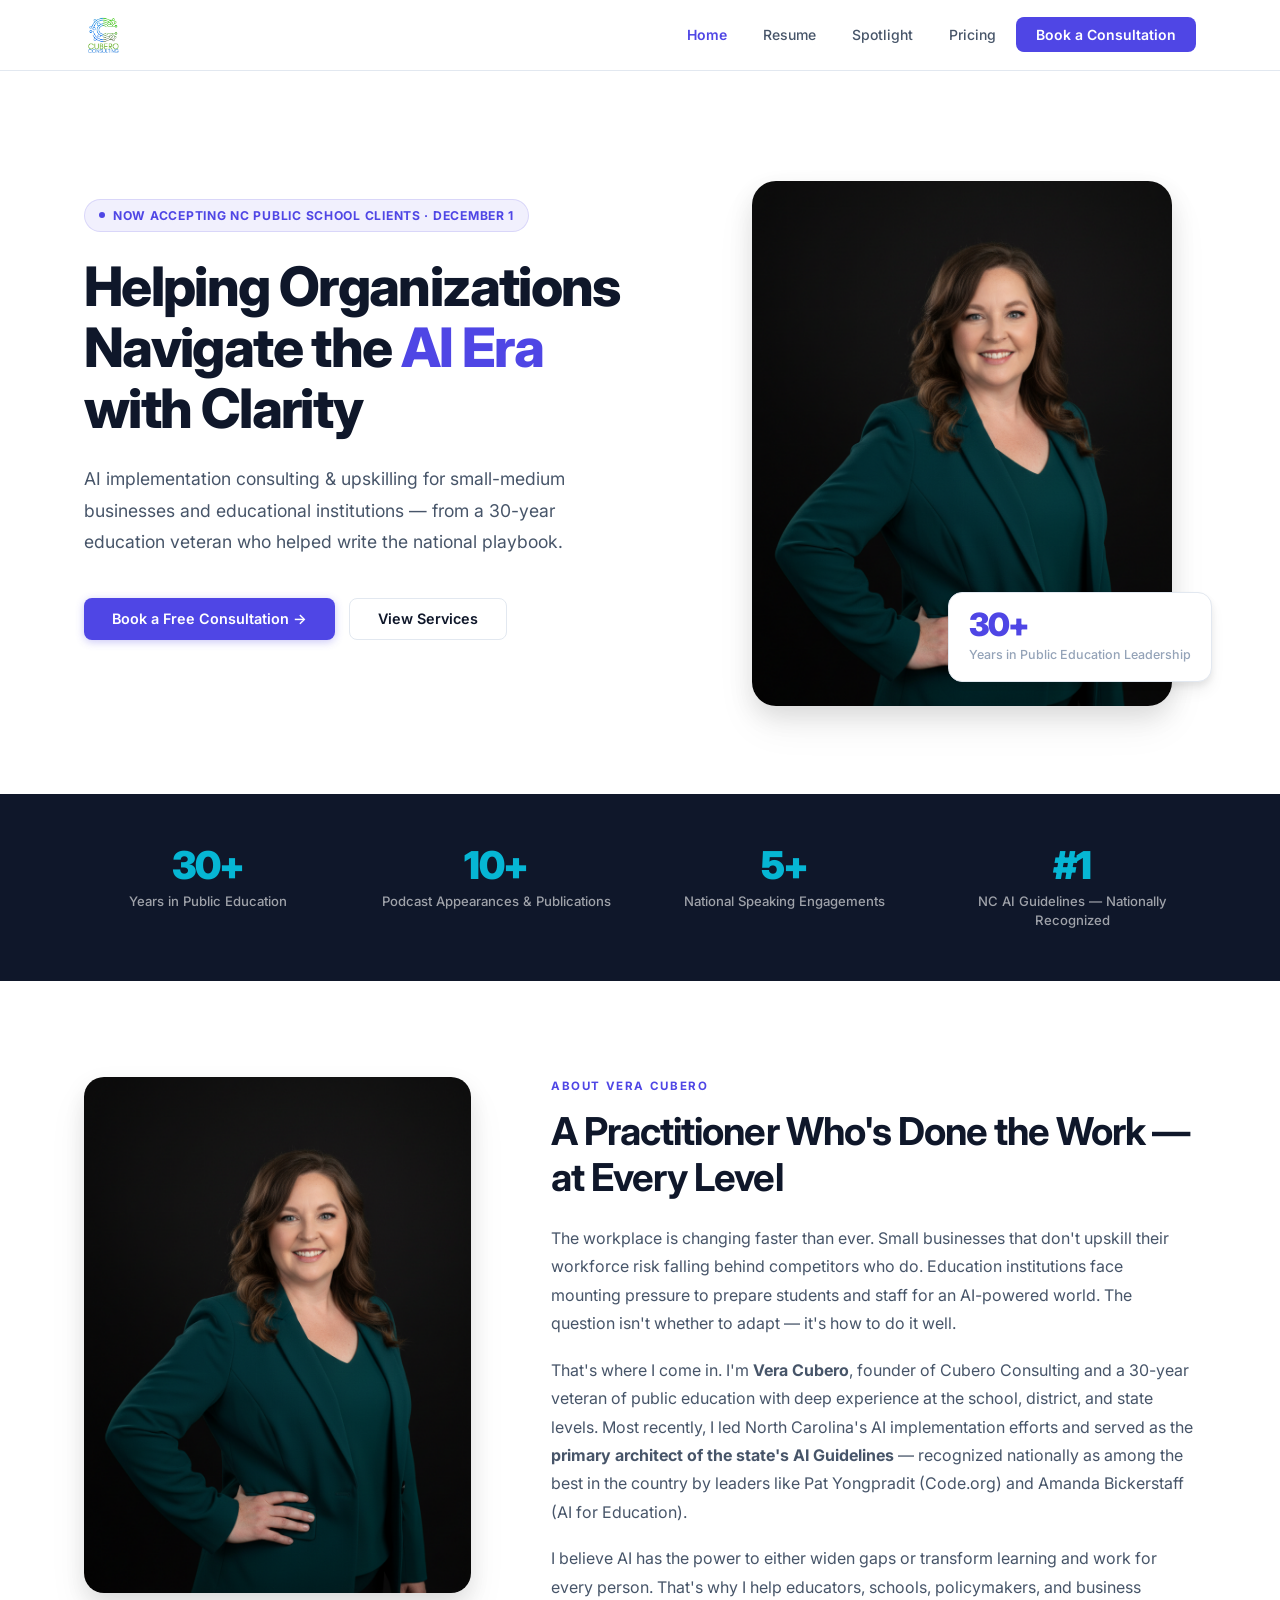
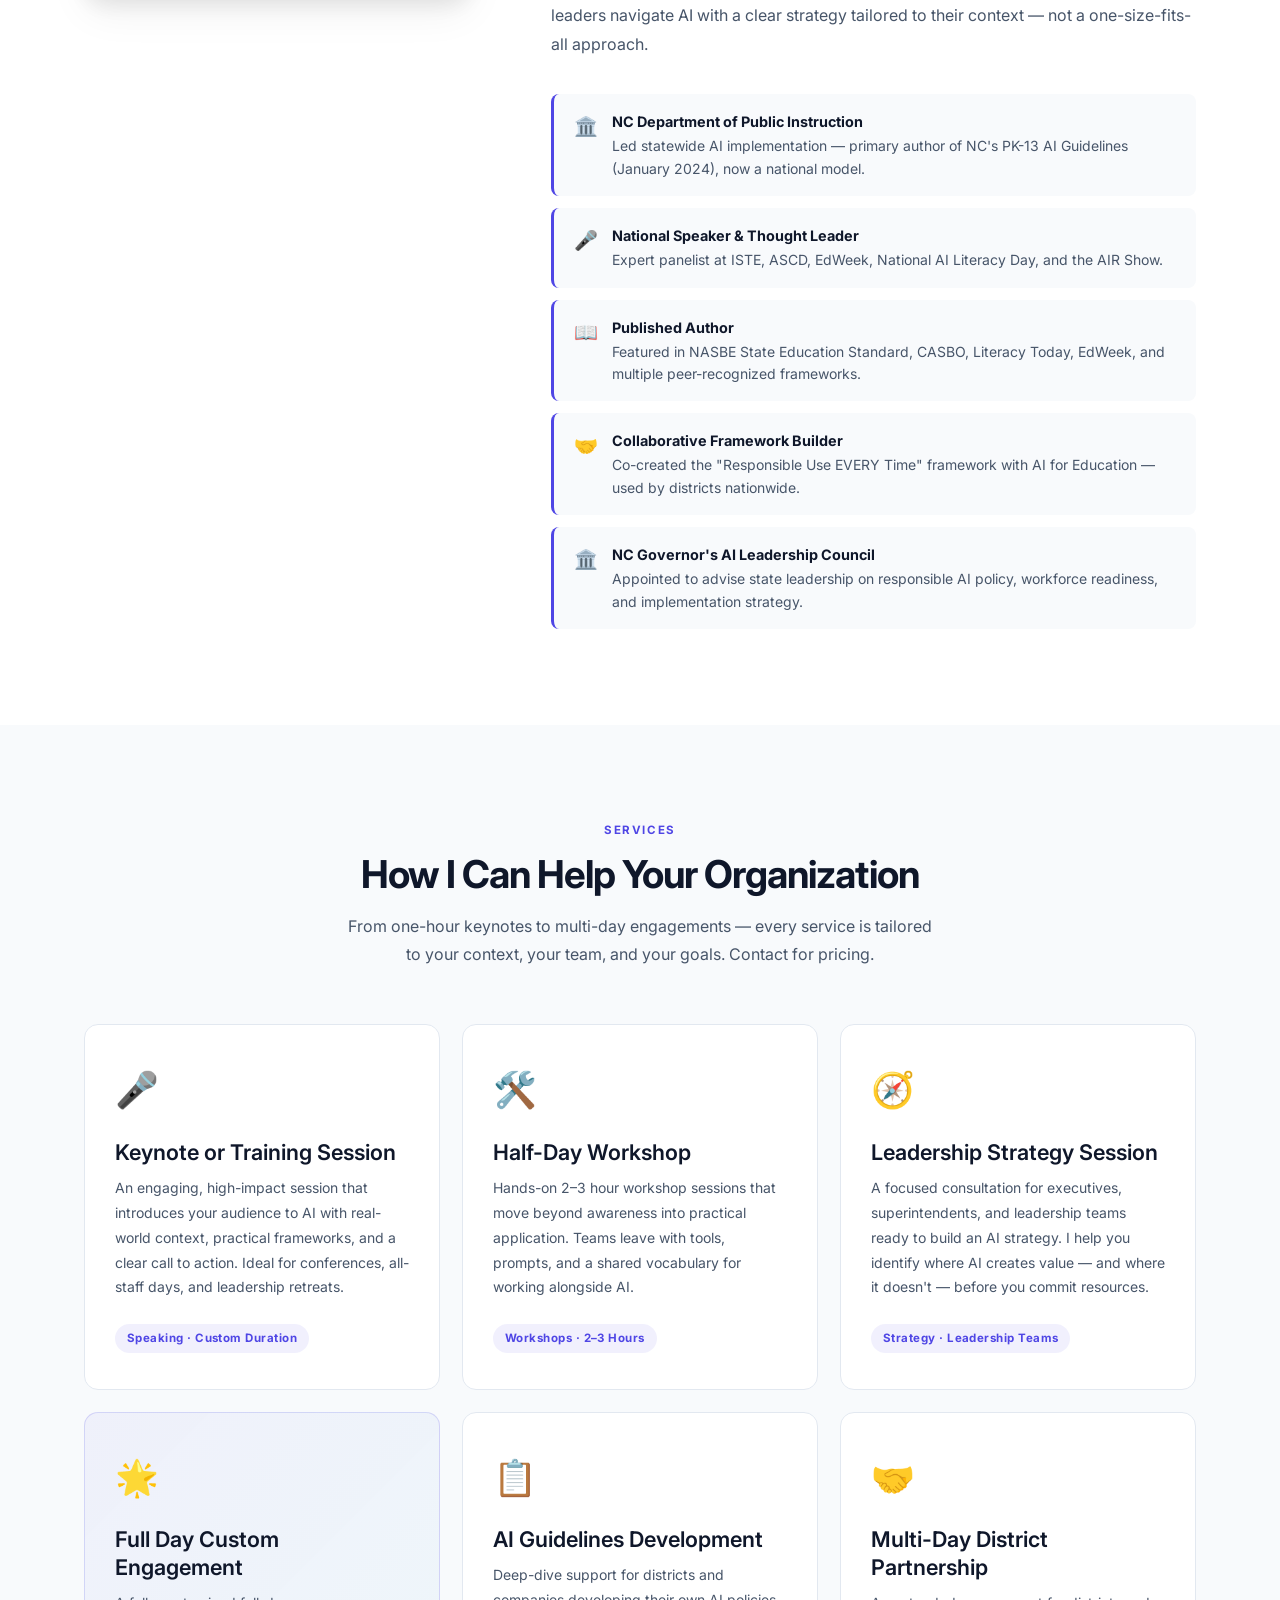
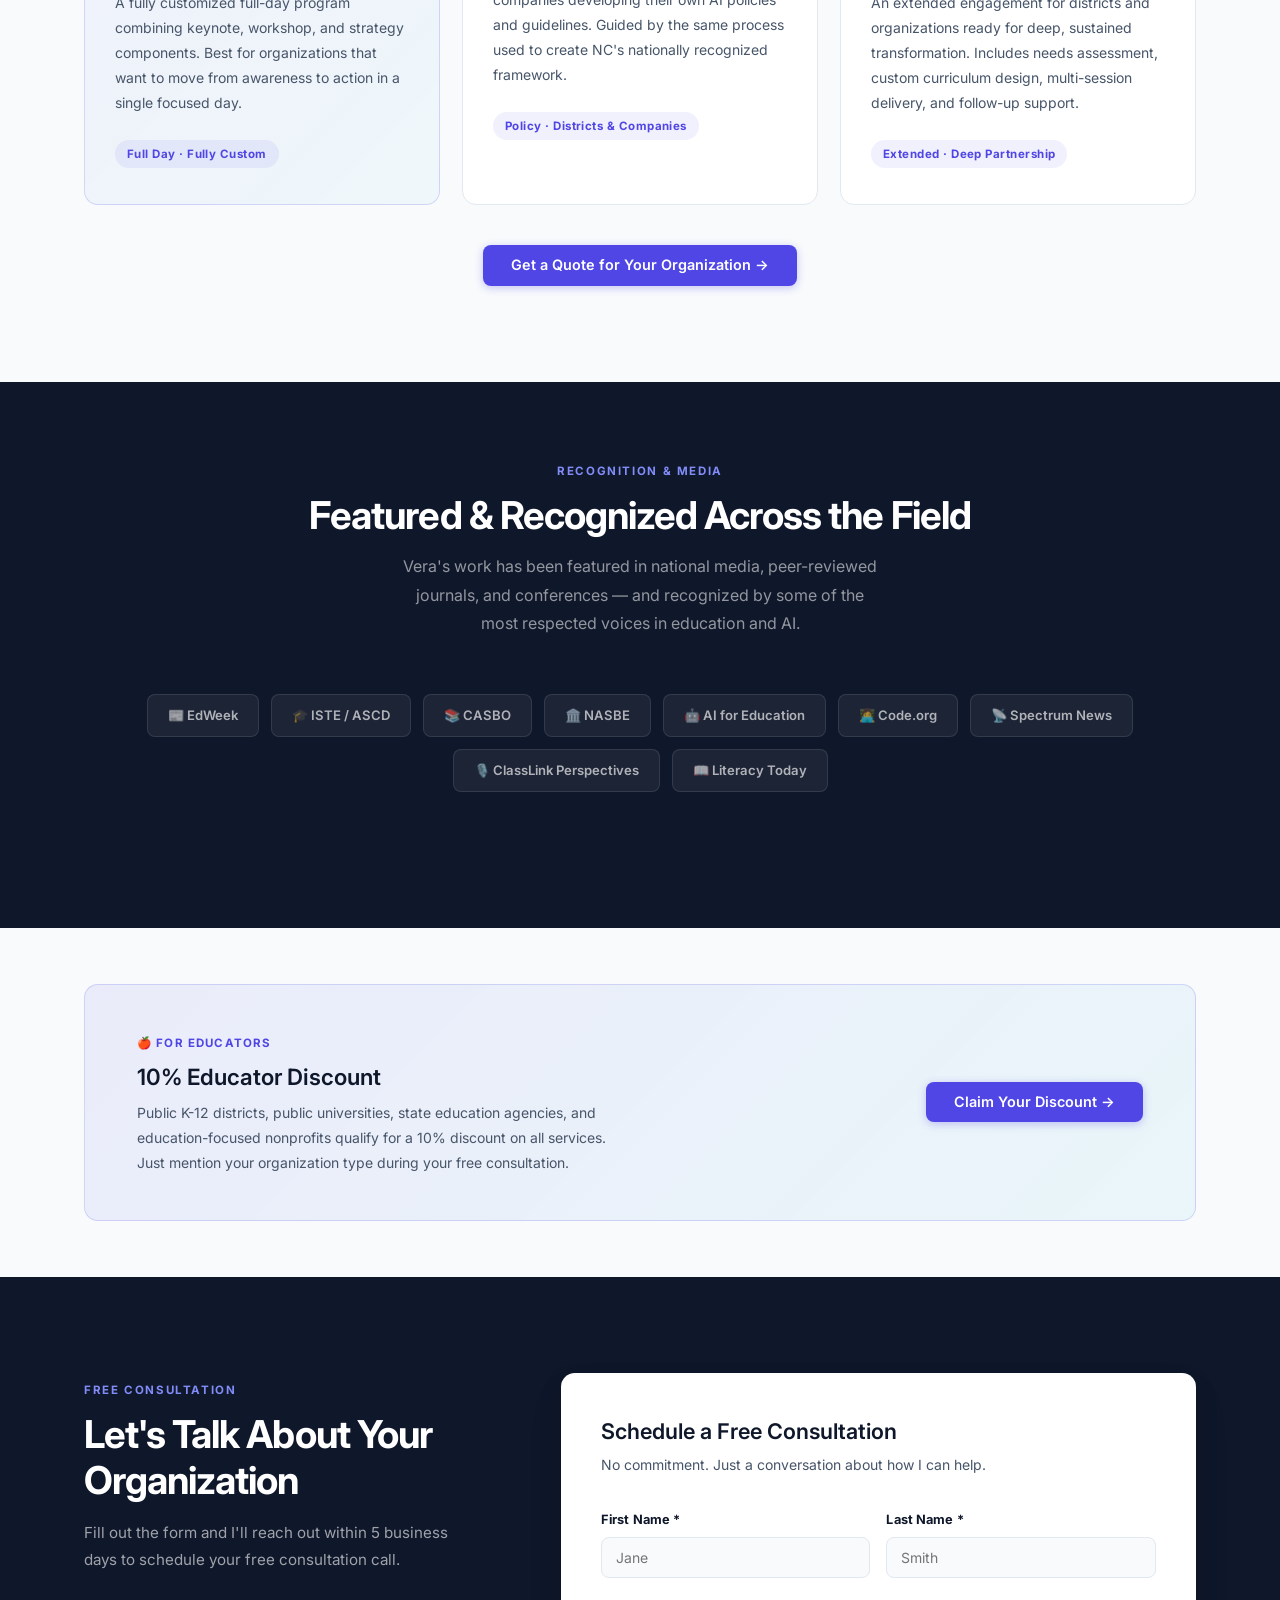
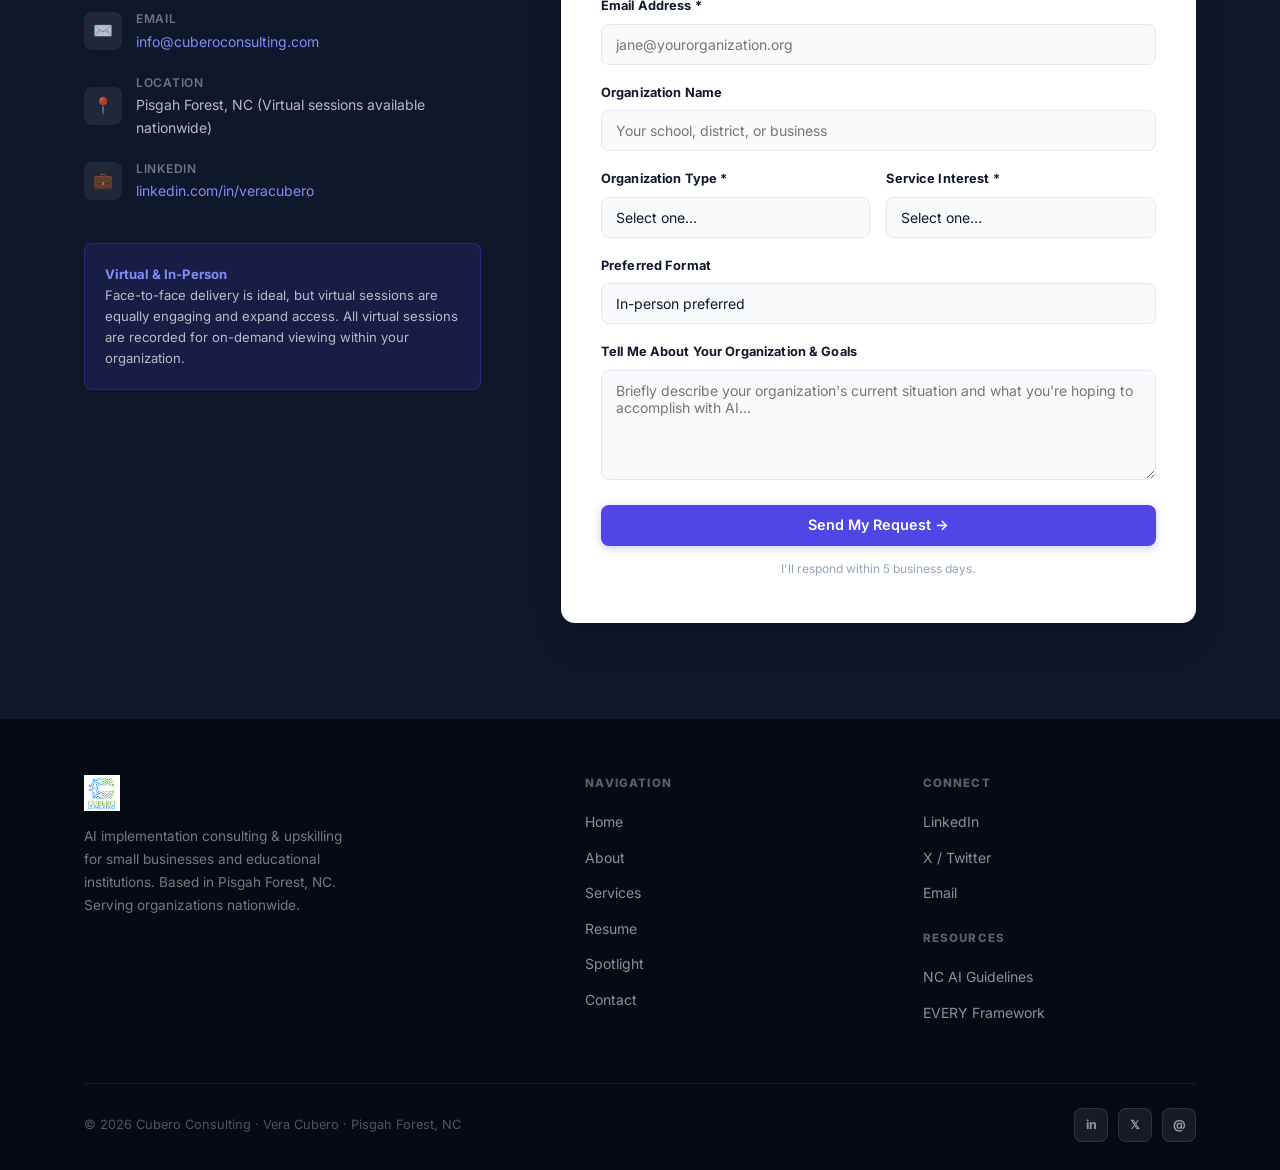
==== index.html @ 55804d63 "Remove all Khan Academy mentions" ====
<!DOCTYPE html>
<html lang="en">
<head>
  <meta charset="UTF-8" />
  <meta name="viewport" content="width=device-width, initial-scale=1.0" />
  <title>Cubero Consulting — AI Implementation & Upskilling for Organizations</title>
  <meta name="description" content="Vera Cubero helps small businesses and education institutions navigate AI with clarity, confidence, and purpose. 30-year education veteran, author of NC's nationally recognized AI Guidelines." />
  <meta property="og:title" content="Cubero Consulting" />
  <meta property="og:description" content="AI Implementation consulting & upskilling for small-medium businesses and educational institutions." />
  <meta property="og:type" content="website" />
  <meta property="og:url" content="https://cuberoconsulting.com" />
  <link rel="preconnect" href="https://fonts.googleapis.com" />
  <link rel="preconnect" href="https://fonts.gstatic.com" crossorigin />
  <link href="https://fonts.googleapis.com/css2?family=Inter:wght@400;500;600;700;800;900&display=swap" rel="stylesheet" />
  <link rel="stylesheet" href="css/styles.css" />
</head>
<body>

  <!-- ===== NAVIGATION ===== -->
  <nav class="nav">
    <div class="container">
      <div class="nav-inner">
        <a href="index.html" class="nav-logo">
          <img src="Cubero%20Consulting.png" alt="Cubero Consulting" style="height:40px; width:auto;" />
        </a>
        <ul class="nav-links" id="navLinks">
          <li><a href="index.html" class="active">Home</a></li>
          <li><a href="resume.html">Resume</a></li>
          <li><a href="spotlight.html">Spotlight</a></li>
          <li><a href="pricing.html">Pricing</a></li>
          <li><a href="#contact" class="nav-cta">Book a Consultation</a></li>
        </ul>
        <button class="nav-toggle" id="navToggle" aria-label="Toggle menu">☰</button>
      </div>
    </div>
  </nav>

  <!-- ===== HERO ===== -->
  <section class="hero">
    <div class="container">
      <div class="hero-inner">
        <div class="hero-content">
          <div class="hero-eyebrow">
            <div class="hero-eyebrow-dot"></div>
            Now Accepting NC Public School Clients · December 1
          </div>
          <h1>Helping Organizations Navigate the <em>AI Era</em> with Clarity</h1>
          <p class="hero-sub">AI implementation consulting &amp; upskilling for small-medium businesses and educational institutions — from a 30-year education veteran who helped write the national playbook.</p>
          <div class="hero-actions">
            <a href="#contact" class="btn btn-primary">Book a Free Consultation →</a>
            <a href="#services" class="btn btn-outline">View Services</a>
          </div>
        </div>

        <div class="hero-image-wrap">
          <!-- Replace the src below with your own headshot for best results -->
          <img
            src="professional-headshot%20(1).png"
            alt="Vera Cubero, Founder of Cubero Consulting"
            class="hero-photo"
            onerror="this.style.display='none'; this.nextElementSibling.style.display='flex';"
          />
          <div class="hero-photo-placeholder" style="display:none;">VC</div>
          <div class="hero-badge">
            <div class="hero-badge-num">30+</div>
            <div class="hero-badge-label">Years in Public Education Leadership</div>
          </div>
        </div>
      </div>
    </div>
  </section>

  <!-- ===== STATS ===== -->
  <section class="stats">
    <div class="container">
      <div class="stats-grid">
        <div class="stat-item">
          <div class="stat-num">30+</div>
          <div class="stat-label">Years in Public Education</div>
        </div>
        <div class="stat-item">
          <div class="stat-num">10+</div>
          <div class="stat-label">Podcast Appearances &amp; Publications</div>
        </div>
        <div class="stat-item">
          <div class="stat-num">5+</div>
          <div class="stat-label">National Speaking Engagements</div>
        </div>
        <div class="stat-item">
          <div class="stat-num">#1</div>
          <div class="stat-label">NC AI Guidelines — Nationally Recognized</div>
        </div>
      </div>
    </div>
  </section>

  <!-- ===== ABOUT ===== -->
  <section class="section" id="about">
    <div class="container">
      <div class="about-inner">
        <div class="about-photo-wrap">
          <img
            src="professional-headshot%20(1).png"
            alt="Vera Cubero"
            class="about-photo"
            onerror="this.style.display='none'; this.nextElementSibling.style.display='flex';"
          />
          <div class="about-photo-placeholder" style="display:none;">VC</div>
        </div>

        <div class="about-content">
          <span class="section-label">About Vera Cubero</span>
          <h2>A Practitioner Who's Done the Work — at Every Level</h2>
          <p>The workplace is changing faster than ever. Small businesses that don't upskill their workforce risk falling behind competitors who do. Education institutions face mounting pressure to prepare students and staff for an AI-powered world. The question isn't whether to adapt — it's how to do it well.</p>
          <p>That's where I come in. I'm <strong>Vera Cubero</strong>, founder of Cubero Consulting and a 30-year veteran of public education with deep experience at the school, district, and state levels. Most recently, I led North Carolina's AI implementation efforts and served as the <strong>primary architect of the state's AI Guidelines</strong> — recognized nationally as among the best in the country by leaders like Pat Yongpradit (Code.org) and Amanda Bickerstaff (AI for Education).</p>
          <p>I believe AI has the power to either widen gaps or transform learning and work for every person. That's why I help educators, schools, policymakers, and business leaders navigate AI with a clear strategy tailored to their context — not a one-size-fits-all approach.</p>

          <div class="about-highlights">
            <div class="highlight">
              <div class="highlight-icon">🏛️</div>
              <div class="highlight-body">
                <strong>NC Department of Public Instruction</strong>
                Led statewide AI implementation — primary author of NC's PK-13 AI Guidelines (January 2024), now a national model.
              </div>
            </div>
            <div class="highlight">
              <div class="highlight-icon">🎤</div>
              <div class="highlight-body">
                <strong>National Speaker &amp; Thought Leader</strong>
                Expert panelist at ISTE, ASCD, EdWeek, National AI Literacy Day, and the AIR Show.
              </div>
            </div>
            <div class="highlight">
              <div class="highlight-icon">📖</div>
              <div class="highlight-body">
                <strong>Published Author</strong>
                Featured in NASBE State Education Standard, CASBO, Literacy Today, EdWeek, and multiple peer-recognized frameworks.
              </div>
            </div>
            <div class="highlight">
              <div class="highlight-icon">🤝</div>
              <div class="highlight-body">
                <strong>Collaborative Framework Builder</strong>
                Co-created the "Responsible Use EVERY Time" framework with AI for Education — used by districts nationwide.
              </div>
            </div>
            <div class="highlight">
              <div class="highlight-icon">🏛️</div>
              <div class="highlight-body">
                <strong>NC Governor's AI Leadership Council</strong>
                Appointed to advise state leadership on responsible AI policy, workforce readiness, and implementation strategy.
              </div>
            </div>
          </div>
        </div>
      </div>
    </div>
  </section>

  <!-- ===== SERVICES ===== -->
  <section class="section services" id="services">
    <div class="container">
      <div class="services-header">
        <span class="section-label">Services</span>
        <h2>How I Can Help Your Organization</h2>
        <p>From one-hour keynotes to multi-day engagements — every service is tailored to your context, your team, and your goals. Contact for pricing.</p>
      </div>

      <div class="services-grid">

        <div class="service-card">
          <span class="service-icon">🎤</span>
          <h3>Keynote or Training Session</h3>
          <p>An engaging, high-impact session that introduces your audience to AI with real-world context, practical frameworks, and a clear call to action. Ideal for conferences, all-staff days, and leadership retreats.</p>
          <span class="service-badge">Speaking · Custom Duration</span>
        </div>

        <div class="service-card">
          <span class="service-icon">🛠️</span>
          <h3>Half-Day Workshop</h3>
          <p>Hands-on 2–3 hour workshop sessions that move beyond awareness into practical application. Teams leave with tools, prompts, and a shared vocabulary for working alongside AI.</p>
          <span class="service-badge">Workshops · 2–3 Hours</span>
        </div>

        <div class="service-card">
          <span class="service-icon">🧭</span>
          <h3>Leadership Strategy Session</h3>
          <p>A focused consultation for executives, superintendents, and leadership teams ready to build an AI strategy. I help you identify where AI creates value — and where it doesn't — before you commit resources.</p>
          <span class="service-badge">Strategy · Leadership Teams</span>
        </div>

        <div class="service-card featured-service">
          <span class="service-icon">🌟</span>
          <h3>Full Day Custom Engagement</h3>
          <p>A fully customized full-day program combining keynote, workshop, and strategy components. Best for organizations that want to move from awareness to action in a single focused day.</p>
          <span class="service-badge">Full Day · Fully Custom</span>
        </div>

        <div class="service-card">
          <span class="service-icon">📋</span>
          <h3>AI Guidelines Development</h3>
          <p>Deep-dive support for districts and companies developing their own AI policies and guidelines. Guided by the same process used to create NC's nationally recognized framework.</p>
          <span class="service-badge">Policy · Districts &amp; Companies</span>
        </div>

        <div class="service-card">
          <span class="service-icon">🤝</span>
          <h3>Multi-Day District Partnership</h3>
          <p>An extended engagement for districts and organizations ready for deep, sustained transformation. Includes needs assessment, custom curriculum design, multi-session delivery, and follow-up support.</p>
          <span class="service-badge">Extended · Deep Partnership</span>
        </div>

      </div>

      <div style="text-align:center; margin-top: 40px;">
        <a href="#contact" class="btn btn-primary">Get a Quote for Your Organization →</a>
      </div>
    </div>
  </section>

  <!-- ===== RECOGNITION ===== -->
  <section class="recognition">
    <div class="container">
      <div class="recognition-header">
        <span class="section-label" style="color: var(--accent-light);">Recognition &amp; Media</span>
        <h2>Featured &amp; Recognized Across the Field</h2>
        <p>Vera's work has been featured in national media, peer-reviewed journals, and conferences — and recognized by some of the most respected voices in education and AI.</p>
      </div>

      <div class="recognition-logos">
        <div class="recognition-logo-item">📰 EdWeek</div>
        <div class="recognition-logo-item">🎓 ISTE / ASCD</div>
        <div class="recognition-logo-item">📚 CASBO</div>
        <div class="recognition-logo-item">🏛️ NASBE</div>
        <div class="recognition-logo-item">🤖 AI for Education</div>
        <div class="recognition-logo-item">👩‍💻 Code.org</div>
        <div class="recognition-logo-item">📡 Spectrum News</div>
        <div class="recognition-logo-item">🎙️ ClassLink Perspectives</div>
        <div class="recognition-logo-item">📖 Literacy Today</div>
      </div>

    </div>
  </section>

  <!-- ===== EDUCATOR DISCOUNT ===== -->
  <section class="section-sm discount-section">
    <div class="container">
      <div class="discount-banner">
        <div>
          <div class="discount-label">🍎 For Educators</div>
          <h3>10% Educator Discount</h3>
          <p>Public K-12 districts, public universities, state education agencies, and education-focused nonprofits qualify for a 10% discount on all services. Just mention your organization type during your free consultation.</p>
        </div>
        <a href="#contact" class="btn btn-primary" style="flex-shrink:0;">Claim Your Discount →</a>
      </div>
    </div>
  </section>

  <!-- ===== CONTACT ===== -->
  <section class="section contact" id="contact">
    <div class="container">
      <div class="contact-inner">
        <div class="contact-info">
          <span class="section-label" style="color: var(--accent-light);">Free Consultation</span>
          <h2>Let's Talk About Your Organization</h2>
          <p>Fill out the form and I'll reach out within 5 business days to schedule your free consultation call.</p>

          <div class="contact-detail">
            <div class="contact-detail-icon">✉️</div>
            <div>
              <div style="font-size:0.75rem; color:rgba(255,255,255,0.4); margin-bottom:2px; font-weight:600; text-transform:uppercase; letter-spacing:0.06em;">Email</div>
              <a href="mailto:info@cuberoconsulting.com">info@cuberoconsulting.com</a>
            </div>
          </div>
          <div class="contact-detail">
            <div class="contact-detail-icon">📍</div>
            <div>
              <div style="font-size:0.75rem; color:rgba(255,255,255,0.4); margin-bottom:2px; font-weight:600; text-transform:uppercase; letter-spacing:0.06em;">Location</div>
              <span>Pisgah Forest, NC (Virtual sessions available nationwide)</span>
            </div>
          </div>
          <div class="contact-detail">
            <div class="contact-detail-icon">💼</div>
            <div>
              <div style="font-size:0.75rem; color:rgba(255,255,255,0.4); margin-bottom:2px; font-weight:600; text-transform:uppercase; letter-spacing:0.06em;">LinkedIn</div>
              <a href="https://www.linkedin.com/in/veracubero/" target="_blank" rel="noopener">linkedin.com/in/veracubero</a>
            </div>
          </div>

          <div class="contact-availability">
            <p><strong>Virtual &amp; In-Person</strong><br>
            Face-to-face delivery is ideal, but virtual sessions are equally engaging and expand access. All virtual sessions are recorded for on-demand viewing within your organization.</p>
          </div>
        </div>

        <!-- =========================================================
             CONTACT FORM
             To make this form work for free, sign up at formspree.io,
             create a form, and replace "YOUR_FORM_ID" below with your
             actual Formspree form ID. Example:
             action="https://formspree.io/f/xabc1234"
             ========================================================= -->
        <div class="contact-form-wrap">
          <h3>Schedule a Free Consultation</h3>
          <p>No commitment. Just a conversation about how I can help.</p>

          <form action="https://formspree.io/f/xzdwkrwr" method="POST">
            <div class="form-row">
              <div class="form-group">
                <label class="form-label" for="first_name">First Name *</label>
                <input class="form-input" type="text" id="first_name" name="first_name" required placeholder="Jane" />
              </div>
              <div class="form-group">
                <label class="form-label" for="last_name">Last Name *</label>
                <input class="form-input" type="text" id="last_name" name="last_name" required placeholder="Smith" />
              </div>
            </div>

            <div class="form-group">
              <label class="form-label" for="email">Email Address *</label>
              <input class="form-input" type="email" id="email" name="email" required placeholder="jane@yourorganization.org" />
            </div>

            <div class="form-group">
              <label class="form-label" for="organization">Organization Name</label>
              <input class="form-input" type="text" id="organization" name="organization" placeholder="Your school, district, or business" />
            </div>

            <div class="form-row">
              <div class="form-group">
                <label class="form-label" for="org_type">Organization Type *</label>
                <select class="form-select" id="org_type" name="org_type" required>
                  <option value="" disabled selected>Select one…</option>
                  <option value="k12_district">K-12 School District</option>
                  <option value="k12_school">Individual School</option>
                  <option value="higher_ed">Higher Education</option>
                  <option value="state_agency">State Education Agency</option>
                  <option value="small_business">Small Business</option>
                  <option value="nonprofit">Nonprofit</option>
                  <option value="other">Other</option>
                </select>
              </div>
              <div class="form-group">
                <label class="form-label" for="service">Service Interest *</label>
                <select class="form-select" id="service" name="service" required>
                  <option value="" disabled selected>Select one…</option>
                  <option value="keynote">Keynote / Training Session</option>
                  <option value="workshop_half">Half-Day Workshop (2–3 hrs)</option>
                  <option value="strategy">Leadership Strategy Session</option>
                  <option value="full_day">Full Day Engagement</option>
                  <option value="guidelines">AI Guidelines Development</option>
                  <option value="multi_day">Multi-Day Partnership</option>
                  <option value="unsure">Not sure — let's talk</option>
                </select>
              </div>
            </div>

            <div class="form-group">
              <label class="form-label" for="format">Preferred Format</label>
              <select class="form-select" id="format" name="format">
                <option value="in_person">In-person preferred</option>
                <option value="virtual">Virtual preferred</option>
                <option value="either">Either works</option>
              </select>
            </div>

            <div class="form-group">
              <label class="form-label" for="message">Tell Me About Your Organization &amp; Goals</label>
              <textarea class="form-textarea" id="message" name="message" placeholder="Briefly describe your organization's current situation and what you're hoping to accomplish with AI…"></textarea>
            </div>

            <button type="submit" class="btn btn-primary" style="width:100%; justify-content:center;">
              Send My Request →
            </button>
            <p class="form-hint" style="text-align:center; margin-top:12px;">I'll respond within 5 business days.</p>
          </form>
        </div>
      </div>
    </div>
  </section>

  <!-- ===== FOOTER ===== -->
  <footer class="footer">
    <div class="container">
      <div class="footer-inner">
        <div class="footer-brand">
          <a href="index.html" class="nav-logo footer-logo">
            <img src="Cubero%20Consulting.png" alt="Cubero Consulting" style="height:36px; width:auto;" />
          </a>
          <p class="footer-brand-desc">AI implementation consulting &amp; upskilling for small businesses and educational institutions. Based in Pisgah Forest, NC. Serving organizations nationwide.</p>
        </div>
        <div class="footer-col">
          <h4>Navigation</h4>
          <ul>
            <li><a href="index.html">Home</a></li>
            <li><a href="#about">About</a></li>
            <li><a href="#services">Services</a></li>
            <li><a href="resume.html">Resume</a></li>
            <li><a href="spotlight.html">Spotlight</a></li>
            <li><a href="#contact">Contact</a></li>
          </ul>
        </div>
        <div class="footer-col">
          <h4>Connect</h4>
          <ul>
            <li><a href="https://www.linkedin.com/in/veracubero/" target="_blank" rel="noopener">LinkedIn</a></li>
            <li><a href="https://x.com/cuberovera" target="_blank" rel="noopener">X / Twitter</a></li>
            <li><a href="mailto:info@cuberoconsulting.com">Email</a></li>
          </ul>
          <h4 style="margin-top:24px;">Resources</h4>
          <ul>
            <li><a href="https://go.ncdpi.gov/AI_Guidelines" target="_blank" rel="noopener">NC AI Guidelines</a></li>
            <li><a href="https://www.aiforeducation.io/blog/updated-ai-every-framework" target="_blank" rel="noopener">EVERY Framework</a></li>
          </ul>
        </div>
      </div>
      <div class="footer-bottom">
        <p class="footer-copy">© 2026 Cubero Consulting · Vera Cubero · Pisgah Forest, NC</p>
        <div class="social-links">
          <a href="https://www.linkedin.com/in/veracubero/" class="social-link" target="_blank" rel="noopener" aria-label="LinkedIn">in</a>
          <a href="https://x.com/cuberovera" class="social-link" target="_blank" rel="noopener" aria-label="X / Twitter">𝕏</a>
          <a href="mailto:info@cuberoconsulting.com" class="social-link" aria-label="Email">@</a>
        </div>
      </div>
    </div>
  </footer>

  <script>
    // Mobile nav toggle
    const toggle = document.getElementById('navToggle');
    const links  = document.getElementById('navLinks');
    toggle.addEventListener('click', () => {
      links.classList.toggle('open');
      toggle.textContent = links.classList.contains('open') ? '✕' : '☰';
    });
    // Close nav on link click
    links.querySelectorAll('a').forEach(a => {
      a.addEventListener('click', () => {
        links.classList.remove('open');
        toggle.textContent = '☰';
      });
    });
  </script>

</body>
</html>
---- css/styles.css ----
/* ============================================================
   CUBERO CONSULTING — Shared Stylesheet
   Modern Minimalist Design System
   ============================================================ */

/* --- Reset & Base --- */
*, *::before, *::after { box-sizing: border-box; margin: 0; padding: 0; }

:root {
  --bg: #FFFFFF;
  --bg-surface: #F8FAFC;
  --bg-dark: #0F172A;
  --bg-dark-2: #1E293B;
  --accent: #4F46E5;
  --accent-light: #818CF8;
  --accent-cyan: #06B6D4;
  --text-primary: #0F172A;
  --text-secondary: #475569;
  --text-muted: #94A3B8;
  --border: #E2E8F0;
  --border-dark: #334155;
  --shadow: 0 1px 3px rgba(0,0,0,0.08), 0 4px 6px rgba(0,0,0,0.04);
  --shadow-md: 0 4px 6px rgba(0,0,0,0.07), 0 10px 15px rgba(0,0,0,0.05);
  --shadow-lg: 0 10px 25px rgba(0,0,0,0.10), 0 20px 40px rgba(0,0,0,0.06);
  --radius: 14px;
  --radius-sm: 8px;
  --t: 0.2s ease;
  --max: 1160px;
}

html { scroll-behavior: smooth; }

body {
  font-family: 'Inter', -apple-system, BlinkMacSystemFont, 'Segoe UI', sans-serif;
  font-size: 16px;
  line-height: 1.6;
  color: var(--text-primary);
  background: var(--bg);
  -webkit-font-smoothing: antialiased;
}

/* --- Typography --- */
h1 { font-size: clamp(2rem, 5vw, 3.4rem); font-weight: 800; line-height: 1.12; letter-spacing: -0.03em; }
h2 { font-size: clamp(1.7rem, 3.5vw, 2.4rem); font-weight: 700; line-height: 1.2; letter-spacing: -0.025em; }
h3 { font-size: clamp(1.1rem, 2vw, 1.35rem); font-weight: 600; line-height: 1.3; }
h4 { font-size: 1rem; font-weight: 600; line-height: 1.4; }
p  { line-height: 1.78; color: var(--text-secondary); }
a  { color: var(--accent); }

img { display: block; max-width: 100%; height: auto; }

/* --- Layout Helpers --- */
.container { max-width: var(--max); margin: 0 auto; padding: 0 24px; }
.section    { padding: 96px 0; }
.section-sm { padding: 56px 0; }

.section-label {
  font-size: 0.72rem;
  font-weight: 700;
  letter-spacing: 0.14em;
  text-transform: uppercase;
  color: var(--accent);
  margin-bottom: 12px;
  display: block;
}

/* ============================================================
   NAVIGATION
   ============================================================ */
.nav {
  position: sticky;
  top: 0;
  z-index: 200;
  background: rgba(255,255,255,0.94);
  backdrop-filter: blur(14px);
  -webkit-backdrop-filter: blur(14px);
  border-bottom: 1px solid var(--border);
}

.nav-inner {
  display: flex;
  align-items: center;
  justify-content: space-between;
  height: 70px;
}

.nav-logo {
  font-size: 1rem;
  font-weight: 800;
  color: var(--text-primary);
  text-decoration: none;
  letter-spacing: -0.03em;
  display: flex;
  align-items: center;
  gap: 10px;
}

.nav-logo-mark {
  width: 32px;
  height: 32px;
  background: var(--accent);
  border-radius: 8px;
  display: flex;
  align-items: center;
  justify-content: center;
  color: white;
  font-size: 0.8rem;
  font-weight: 800;
  flex-shrink: 0;
}

.nav-links {
  display: flex;
  align-items: center;
  gap: 4px;
  list-style: none;
}

.nav-links a {
  font-size: 0.875rem;
  font-weight: 500;
  color: var(--text-secondary);
  text-decoration: none;
  padding: 8px 16px;
  border-radius: var(--radius-sm);
  transition: var(--t);
}

.nav-links a:hover { color: var(--text-primary); background: var(--bg-surface); }
.nav-links a.active { color: var(--accent); font-weight: 600; }

.nav-cta {
  background: var(--accent) !important;
  color: white !important;
  border-radius: var(--radius-sm) !important;
  padding: 9px 20px !important;
  font-weight: 600 !important;
}

.nav-cta:hover { opacity: 0.88; background: var(--accent) !important; transform: none; }

.nav-toggle {
  display: none;
  background: none;
  border: 1.5px solid var(--border);
  border-radius: var(--radius-sm);
  cursor: pointer;
  padding: 7px 10px;
  color: var(--text-primary);
  font-size: 1.1rem;
  line-height: 1;
}

/* ============================================================
   BUTTONS
   ============================================================ */
.btn {
  display: inline-flex;
  align-items: center;
  gap: 8px;
  font-family: inherit;
  font-size: 0.9rem;
  font-weight: 600;
  padding: 13px 28px;
  border-radius: var(--radius-sm);
  border: none;
  cursor: pointer;
  text-decoration: none;
  transition: var(--t);
  white-space: nowrap;
  line-height: 1;
}

.btn-primary {
  background: var(--accent);
  color: white;
  box-shadow: 0 2px 8px rgba(79,70,229,0.3);
}

.btn-primary:hover {
  background: #4338CA;
  transform: translateY(-2px);
  box-shadow: 0 8px 24px rgba(79,70,229,0.38);
  color: white;
}

.btn-outline {
  background: transparent;
  color: var(--text-primary);
  border: 1.5px solid var(--border);
}

.btn-outline:hover {
  border-color: var(--accent);
  color: var(--accent);
  background: rgba(79,70,229,0.04);
}

.btn-white {
  background: white;
  color: var(--accent);
  box-shadow: 0 2px 8px rgba(0,0,0,0.12);
}

.btn-white:hover {
  background: #EEF2FF;
  color: var(--accent);
  transform: translateY(-2px);
}

/* ============================================================
   HERO
   ============================================================ */
.hero {
  padding: 110px 0 88px;
}

.hero-inner {
  display: grid;
  grid-template-columns: 1.1fr 0.9fr;
  gap: 72px;
  align-items: center;
}

.hero-eyebrow {
  display: inline-flex;
  align-items: center;
  gap: 8px;
  font-size: 0.76rem;
  font-weight: 700;
  color: var(--accent);
  background: rgba(79,70,229,0.08);
  border: 1px solid rgba(79,70,229,0.15);
  padding: 6px 14px;
  border-radius: 100px;
  margin-bottom: 24px;
  letter-spacing: 0.06em;
  text-transform: uppercase;
}

.hero-eyebrow-dot {
  width: 6px;
  height: 6px;
  border-radius: 50%;
  background: var(--accent);
  animation: pulse 2s infinite;
}

@keyframes pulse {
  0%, 100% { opacity: 1; transform: scale(1); }
  50% { opacity: 0.5; transform: scale(0.8); }
}

.hero h1 { margin-bottom: 24px; }

.hero h1 em {
  font-style: normal;
  color: var(--accent);
}

.hero-sub {
  font-size: 1.1rem;
  color: var(--text-secondary);
  margin-bottom: 40px;
  max-width: 500px;
  line-height: 1.8;
}

.hero-actions {
  display: flex;
  gap: 14px;
  flex-wrap: wrap;
  margin-bottom: 48px;
}

.hero-trust {
  display: flex;
  align-items: center;
  gap: 12px;
  font-size: 0.8rem;
  color: var(--text-muted);
  font-weight: 500;
}

.hero-trust-divider {
  width: 1px;
  height: 16px;
  background: var(--border);
}

.hero-image-wrap {
  position: relative;
}

.hero-photo {
  width: 100%;
  max-width: 420px;
  aspect-ratio: 4/5;
  object-fit: cover;
  border-radius: 24px;
  box-shadow: var(--shadow-lg);
  margin: 0 auto;
}

.hero-photo-placeholder {
  width: 100%;
  max-width: 420px;
  aspect-ratio: 4/5;
  border-radius: 24px;
  box-shadow: var(--shadow-lg);
  margin: 0 auto;
  background: linear-gradient(135deg, #EEF2FF 0%, #E0E7FF 100%);
  display: flex;
  align-items: center;
  justify-content: center;
  font-size: 5rem;
  font-weight: 900;
  color: var(--accent);
  letter-spacing: -0.04em;
}

.hero-badge {
  position: absolute;
  bottom: 24px;
  right: -16px;
  background: white;
  border: 1px solid var(--border);
  border-radius: var(--radius);
  padding: 16px 20px;
  box-shadow: var(--shadow-md);
  min-width: 180px;
}

.hero-badge-num {
  font-size: 2rem;
  font-weight: 900;
  color: var(--accent);
  line-height: 1;
  letter-spacing: -0.04em;
}

.hero-badge-label {
  font-size: 0.78rem;
  color: var(--text-muted);
  font-weight: 500;
  margin-top: 4px;
}

/* ============================================================
   STATS BAR
   ============================================================ */
.stats {
  background: var(--bg-dark);
  padding: 52px 0;
}

.stats-grid {
  display: grid;
  grid-template-columns: repeat(4, 1fr);
  gap: 40px;
  text-align: center;
}

.stat-num {
  font-size: 2.4rem;
  font-weight: 900;
  color: var(--accent-cyan);
  line-height: 1;
  letter-spacing: -0.04em;
  margin-bottom: 8px;
}

.stat-label {
  font-size: 0.82rem;
  color: rgba(255,255,255,0.6);
  font-weight: 500;
  line-height: 1.4;
}

/* ============================================================
   ABOUT
   ============================================================ */
.about-inner {
  display: grid;
  grid-template-columns: 0.9fr 1.5fr;
  gap: 80px;
  align-items: start;
}

.about-photo-wrap {
  position: sticky;
  top: 88px;
}

.about-photo {
  width: 100%;
  border-radius: 20px;
  box-shadow: var(--shadow-lg);
  aspect-ratio: 3/4;
  object-fit: cover;
}

.about-photo-placeholder {
  width: 100%;
  aspect-ratio: 3/4;
  border-radius: 20px;
  background: linear-gradient(135deg, #EEF2FF, #E0E7FF);
  display: flex;
  align-items: center;
  justify-content: center;
  font-size: 4rem;
  font-weight: 900;
  color: var(--accent);
}

.about-content h2 { margin-bottom: 24px; }
.about-content p   { margin-bottom: 18px; }

.about-highlights {
  display: flex;
  flex-direction: column;
  gap: 12px;
  margin-top: 36px;
}

.highlight {
  display: flex;
  align-items: flex-start;
  gap: 14px;
  padding: 16px 20px;
  background: var(--bg-surface);
  border-radius: var(--radius-sm);
  border-left: 3px solid var(--accent);
  transition: var(--t);
}

.highlight:hover { background: rgba(79,70,229,0.05); }

.highlight-icon { font-size: 1.2rem; flex-shrink: 0; margin-top: 1px; }

.highlight-body { font-size: 0.875rem; color: var(--text-secondary); line-height: 1.6; }

.highlight-body strong { color: var(--text-primary); display: block; margin-bottom: 2px; font-size: 0.9rem; }

/* ============================================================
   SERVICES
   ============================================================ */
.services { background: var(--bg-surface); }

.services-header {
  text-align: center;
  max-width: 600px;
  margin: 0 auto 56px;
}

.services-header h2 { margin-bottom: 14px; }

.services-grid {
  display: grid;
  grid-template-columns: repeat(3, 1fr);
  gap: 22px;
}

.service-card {
  background: white;
  border-radius: var(--radius);
  padding: 36px 30px;
  border: 1px solid var(--border);
  transition: var(--t);
  position: relative;
  overflow: hidden;
}

.service-card::after {
  content: '';
  position: absolute;
  top: 0; left: 0; right: 0;
  height: 3px;
  background: linear-gradient(90deg, var(--accent), var(--accent-cyan));
  opacity: 0;
  transition: var(--t);
}

.service-card:hover {
  transform: translateY(-5px);
  box-shadow: var(--shadow-lg);
  border-color: transparent;
}

.service-card:hover::after { opacity: 1; }

.service-icon { font-size: 2.2rem; margin-bottom: 20px; display: block; }

.service-card h3 { margin-bottom: 10px; }
.service-card p  { font-size: 0.875rem; margin-bottom: 24px; }

.service-badge {
  display: inline-flex;
  align-items: center;
  gap: 6px;
  font-size: 0.72rem;
  font-weight: 700;
  color: var(--accent);
  background: rgba(79,70,229,0.08);
  padding: 5px 12px;
  border-radius: 100px;
  letter-spacing: 0.04em;
}

.service-card.featured-service {
  background: linear-gradient(135deg, rgba(79,70,229,0.05), rgba(6,182,212,0.04));
  border-color: rgba(79,70,229,0.18);
}

/* ============================================================
   SOCIAL PROOF / RECOGNITION
   ============================================================ */
.recognition {
  background: var(--bg-dark);
  padding: 80px 0;
}

.recognition-header {
  text-align: center;
  margin-bottom: 56px;
}

.recognition-header h2 { color: white; margin-bottom: 14px; }
.recognition-header p  { color: rgba(255,255,255,0.55); max-width: 480px; margin: 0 auto; }

.recognition-logos {
  display: flex;
  flex-wrap: wrap;
  justify-content: center;
  gap: 12px;
  margin-bottom: 56px;
}

.recognition-logo-item {
  background: rgba(255,255,255,0.06);
  border: 1px solid rgba(255,255,255,0.1);
  border-radius: var(--radius-sm);
  padding: 10px 20px;
  font-size: 0.82rem;
  font-weight: 600;
  color: rgba(255,255,255,0.65);
  white-space: nowrap;
  transition: var(--t);
}

.recognition-logo-item:hover {
  background: rgba(79,70,229,0.2);
  border-color: rgba(79,70,229,0.4);
  color: white;
}

.quote-grid {
  display: grid;
  grid-template-columns: repeat(3, 1fr);
  gap: 22px;
}

.quote-card {
  background: var(--bg-dark-2);
  border: 1px solid var(--border-dark);
  border-radius: var(--radius);
  padding: 32px;
  transition: var(--t);
}

.quote-card:hover { border-color: rgba(79,70,229,0.4); }

.quote-mark {
  font-size: 3rem;
  line-height: 0.6;
  color: var(--accent);
  opacity: 0.4;
  margin-bottom: 16px;
  font-family: Georgia, serif;
}

.quote-text {
  font-size: 0.9rem;
  color: rgba(255,255,255,0.75);
  line-height: 1.75;
  margin-bottom: 24px;
  font-style: italic;
}

.quote-author-name {
  font-size: 0.875rem;
  font-weight: 700;
  color: white;
  margin-bottom: 2px;
}

.quote-author-title {
  font-size: 0.78rem;
  color: rgba(255,255,255,0.45);
}

/* ============================================================
   EDUCATOR DISCOUNT
   ============================================================ */
.discount-section { background: var(--bg-surface); }

.discount-banner {
  background: linear-gradient(135deg, rgba(79,70,229,0.08), rgba(6,182,212,0.06));
  border: 1.5px solid rgba(79,70,229,0.18);
  border-radius: var(--radius);
  padding: 44px 52px;
  display: flex;
  align-items: center;
  justify-content: space-between;
  gap: 40px;
  flex-wrap: wrap;
}

.discount-label {
  display: inline-flex;
  align-items: center;
  gap: 8px;
  font-size: 0.72rem;
  font-weight: 700;
  letter-spacing: 0.1em;
  text-transform: uppercase;
  color: var(--accent);
  margin-bottom: 10px;
}

.discount-banner h3 { margin-bottom: 10px; font-size: 1.4rem; }
.discount-banner p  { font-size: 0.875rem; max-width: 500px; }

/* ============================================================
   CONTACT
   ============================================================ */
.contact { background: var(--bg-dark); }

.contact-inner {
  display: grid;
  grid-template-columns: 1fr 1.6fr;
  gap: 80px;
  align-items: start;
}

.contact-info { padding-top: 8px; }
.contact-info h2 { color: white; margin-bottom: 16px; }
.contact-info > p { color: rgba(255,255,255,0.6); margin-bottom: 36px; font-size: 0.95rem; }

.contact-detail {
  display: flex;
  align-items: center;
  gap: 14px;
  margin-bottom: 20px;
  font-size: 0.875rem;
  color: rgba(255,255,255,0.7);
}

.contact-detail-icon {
  width: 38px;
  height: 38px;
  background: rgba(255,255,255,0.07);
  border-radius: var(--radius-sm);
  display: flex;
  align-items: center;
  justify-content: center;
  font-size: 1rem;
  flex-shrink: 0;
}

.contact-detail a {
  color: var(--accent-light);
  text-decoration: none;
}

.contact-detail a:hover { color: white; }

.contact-availability {
  margin-top: 40px;
  padding: 20px;
  background: rgba(79,70,229,0.15);
  border: 1px solid rgba(79,70,229,0.3);
  border-radius: var(--radius-sm);
}

.contact-availability p {
  font-size: 0.82rem;
  color: rgba(255,255,255,0.7);
  line-height: 1.6;
}

.contact-availability strong { color: var(--accent-light); }

.contact-form-wrap {
  background: white;
  border-radius: var(--radius);
  padding: 44px 40px;
  box-shadow: var(--shadow-lg);
}

.contact-form-wrap h3 { margin-bottom: 8px; }
.contact-form-wrap > p { font-size: 0.875rem; margin-bottom: 32px; }

.form-row { display: grid; grid-template-columns: 1fr 1fr; gap: 16px; }
.form-group { margin-bottom: 18px; }

.form-label {
  display: block;
  font-size: 0.8rem;
  font-weight: 700;
  color: var(--text-primary);
  margin-bottom: 7px;
  letter-spacing: 0.01em;
}

.form-input,
.form-select,
.form-textarea {
  width: 100%;
  font-family: inherit;
  font-size: 0.875rem;
  color: var(--text-primary);
  background: var(--bg-surface);
  border: 1.5px solid var(--border);
  border-radius: var(--radius-sm);
  padding: 11px 14px;
  transition: var(--t);
  outline: none;
  -webkit-appearance: none;
  appearance: none;
}

.form-input:focus,
.form-select:focus,
.form-textarea:focus {
  border-color: var(--accent);
  background: white;
  box-shadow: 0 0 0 3px rgba(79,70,229,0.1);
}

.form-textarea { resize: vertical; min-height: 110px; }

.form-hint {
  font-size: 0.75rem;
  color: var(--text-muted);
  margin-top: 5px;
}

/* ============================================================
   FOOTER
   ============================================================ */
.footer {
  background: #060A14;
  padding: 56px 0 28px;
}

.footer-inner {
  display: grid;
  grid-template-columns: 1.6fr 1fr 1fr;
  gap: 64px;
  margin-bottom: 48px;
}

.footer-brand-desc {
  font-size: 0.85rem;
  color: rgba(255,255,255,0.45);
  margin-top: 14px;
  max-width: 260px;
  line-height: 1.7;
}

.footer-col h4 {
  font-size: 0.72rem;
  font-weight: 800;
  letter-spacing: 0.1em;
  text-transform: uppercase;
  color: rgba(255,255,255,0.35);
  margin-bottom: 18px;
}

.footer-col ul { list-style: none; }

.footer-col li { margin-bottom: 10px; }

.footer-col a {
  font-size: 0.875rem;
  color: rgba(255,255,255,0.55);
  text-decoration: none;
  transition: var(--t);
}

.footer-col a:hover { color: white; }

.footer-bottom {
  border-top: 1px solid rgba(255,255,255,0.07);
  padding-top: 24px;
  display: flex;
  align-items: center;
  justify-content: space-between;
}

.footer-copy {
  font-size: 0.8rem;
  color: rgba(255,255,255,0.3);
}

.social-links {
  display: flex;
  gap: 10px;
}

.social-link {
  width: 34px;
  height: 34px;
  border-radius: var(--radius-sm);
  background: rgba(255,255,255,0.07);
  border: 1px solid rgba(255,255,255,0.1);
  display: flex;
  align-items: center;
  justify-content: center;
  color: rgba(255,255,255,0.55);
  text-decoration: none;
  font-size: 0.78rem;
  font-weight: 700;
  transition: var(--t);
}

.social-link:hover {
  background: var(--accent);
  border-color: var(--accent);
  color: white;
}

/* ============================================================
   PAGE HERO (inner pages)
   ============================================================ */
.page-hero {
  background: var(--bg-dark);
  padding: 72px 0 64px;
  text-align: center;
}

.page-hero h1 { color: white; margin-bottom: 14px; font-size: clamp(1.8rem, 4vw, 2.8rem); }

.page-hero p {
  color: rgba(255,255,255,0.6);
  max-width: 540px;
  margin: 0 auto;
  font-size: 1rem;
}

/* ============================================================
   RESUME PAGE — TIMELINE
   ============================================================ */
.resume-grid {
  display: grid;
  grid-template-columns: 1fr 1fr;
  gap: 80px;
  align-items: start;
}

.resume-sidebar {
  position: sticky;
  top: 88px;
}

.resume-photo {
  width: 100%;
  border-radius: 20px;
  aspect-ratio: 3/4;
  object-fit: cover;
  box-shadow: var(--shadow-lg);
  margin-bottom: 28px;
}

.resume-photo-placeholder {
  width: 100%;
  aspect-ratio: 3/4;
  border-radius: 20px;
  background: linear-gradient(135deg, #EEF2FF, #E0E7FF);
  display: flex;
  align-items: center;
  justify-content: center;
  font-size: 5rem;
  font-weight: 900;
  color: var(--accent);
  margin-bottom: 28px;
}

.sidebar-card {
  background: var(--bg-surface);
  border: 1px solid var(--border);
  border-radius: var(--radius);
  padding: 24px 28px;
  margin-bottom: 16px;
}

.sidebar-card h4 {
  font-size: 0.72rem;
  font-weight: 800;
  letter-spacing: 0.1em;
  text-transform: uppercase;
  color: var(--text-muted);
  margin-bottom: 14px;
}

.sidebar-card p,
.sidebar-card a {
  font-size: 0.875rem;
  color: var(--text-secondary);
  text-decoration: none;
  line-height: 1.6;
}

.sidebar-card a:hover { color: var(--accent); }

.timeline {
  position: relative;
  padding-left: 28px;
}

.timeline::before {
  content: '';
  position: absolute;
  left: 0;
  top: 8px;
  bottom: 0;
  width: 2px;
  background: linear-gradient(to bottom, var(--accent), var(--border));
}

.timeline-item {
  position: relative;
  margin-bottom: 36px;
}

.timeline-item::before {
  content: '';
  position: absolute;
  left: -33px;
  top: 7px;
  width: 12px;
  height: 12px;
  border-radius: 50%;
  background: var(--accent);
  border: 2.5px solid white;
  box-shadow: 0 0 0 3px rgba(79,70,229,0.15);
}

.timeline-period {
  font-size: 0.72rem;
  font-weight: 700;
  color: var(--accent);
  text-transform: uppercase;
  letter-spacing: 0.08em;
  margin-bottom: 5px;
}

.timeline-title {
  font-size: 1rem;
  font-weight: 700;
  color: var(--text-primary);
  margin-bottom: 3px;
  line-height: 1.3;
}

.timeline-org {
  font-size: 0.875rem;
  color: var(--text-secondary);
  font-weight: 500;
  margin-bottom: 10px;
}

.timeline-desc {
  font-size: 0.85rem;
  color: var(--text-secondary);
  line-height: 1.75;
}

.timeline-desc ul {
  margin-top: 6px;
  padding-left: 16px;
}

.timeline-desc li {
  margin-bottom: 4px;
}

.expertise-grid {
  display: grid;
  grid-template-columns: repeat(2, 1fr);
  gap: 10px;
}

.expertise-item {
  background: var(--bg-surface);
  border: 1px solid var(--border);
  border-radius: var(--radius-sm);
  padding: 12px 16px;
  font-size: 0.825rem;
  font-weight: 500;
  color: var(--text-secondary);
  transition: var(--t);
  display: flex;
  align-items: center;
  gap: 8px;
}

.expertise-item:hover {
  border-color: var(--accent);
  color: var(--accent);
  background: rgba(79,70,229,0.04);
}

.expertise-dot {
  width: 6px;
  height: 6px;
  border-radius: 50%;
  background: var(--accent);
  flex-shrink: 0;
  opacity: 0.6;
}

/* ============================================================
   SPOTLIGHT PAGE
   ============================================================ */
.spotlight-filters {
  display: flex;
  gap: 8px;
  flex-wrap: wrap;
  margin-bottom: 40px;
}

.filter-btn {
  font-family: inherit;
  font-size: 0.8rem;
  font-weight: 600;
  padding: 7px 16px;
  border-radius: 100px;
  border: 1.5px solid var(--border);
  background: white;
  color: var(--text-secondary);
  cursor: pointer;
  transition: var(--t);
}

.filter-btn:hover,
.filter-btn.active {
  background: var(--accent);
  border-color: var(--accent);
  color: white;
}

.spotlight-grid {
  display: grid;
  grid-template-columns: repeat(2, 1fr);
  gap: 22px;
}

.spotlight-card {
  background: white;
  border: 1px solid var(--border);
  border-radius: var(--radius);
  padding: 28px 32px;
  transition: var(--t);
  position: relative;
}

.spotlight-card:hover {
  box-shadow: var(--shadow-md);
  border-color: rgba(79,70,229,0.18);
  transform: translateY(-3px);
}

.spotlight-card.featured {
  grid-column: 1 / -1;
  background: linear-gradient(135deg, rgba(79,70,229,0.03), rgba(6,182,212,0.03));
  border-color: rgba(79,70,229,0.15);
}

.spotlight-type {
  display: inline-block;
  font-size: 0.68rem;
  font-weight: 800;
  letter-spacing: 0.1em;
  text-transform: uppercase;
  padding: 4px 10px;
  border-radius: 100px;
  margin-bottom: 12px;
}

.type-podcast     { background: rgba(6,182,212,0.1);   color: #0891B2; }
.type-publication { background: rgba(79,70,229,0.1);   color: var(--accent); }
.type-presentation{ background: rgba(16,185,129,0.1);  color: #059669; }
.type-media       { background: rgba(245,158,11,0.1);  color: #B45309; }
.type-framework   { background: rgba(239,68,68,0.1);   color: #DC2626; }
.type-post        { background: rgba(168,85,247,0.1);  color: #7C3AED; }

.spotlight-date {
  font-size: 0.77rem;
  color: var(--text-muted);
  font-weight: 500;
  margin-bottom: 8px;
}

.spotlight-card h3 {
  font-size: 1rem;
  margin-bottom: 8px;
  line-height: 1.4;
}

.spotlight-card p {
  font-size: 0.85rem;
  line-height: 1.7;
  margin-bottom: 18px;
}

.spotlight-link {
  font-size: 0.825rem;
  font-weight: 600;
  color: var(--accent);
  text-decoration: none;
  display: inline-flex;
  align-items: center;
  gap: 5px;
  transition: var(--t);
}

.spotlight-link:hover { gap: 8px; }

.presentations-list {
  list-style: none;
  display: flex;
  flex-direction: column;
  gap: 16px;
}

.presentations-list li {
  display: flex;
  align-items: flex-start;
  gap: 14px;
  padding: 18px 22px;
  background: white;
  border: 1px solid var(--border);
  border-radius: var(--radius-sm);
  font-size: 0.875rem;
  color: var(--text-secondary);
  transition: var(--t);
}

.presentations-list li:hover {
  border-color: rgba(79,70,229,0.2);
  background: rgba(79,70,229,0.02);
}

.pres-icon {
  font-size: 1.2rem;
  flex-shrink: 0;
  margin-top: 1px;
}

.pres-body strong {
  display: block;
  color: var(--text-primary);
  font-weight: 600;
  margin-bottom: 2px;
  font-size: 0.9rem;
}

/* ============================================================
   RESPONSIVE
   ============================================================ */
@media (max-width: 960px) {
  .hero-inner   { grid-template-columns: 1fr; gap: 48px; }
  .hero-image-wrap { order: -1; text-align: center; }
  .hero-photo, .hero-photo-placeholder { max-width: 300px; margin: 0 auto; }
  .hero-badge { display: none; }
  .hero-sub, .hero-actions { max-width: 100%; }

  .about-inner  { grid-template-columns: 1fr; gap: 40px; }
  .about-photo-wrap { position: static; text-align: center; }
  .about-photo, .about-photo-placeholder { max-width: 280px; margin: 0 auto; display: block; }

  .services-grid { grid-template-columns: 1fr 1fr; }
  .stats-grid    { grid-template-columns: repeat(2, 1fr); }
  .quote-grid    { grid-template-columns: 1fr; }
  .contact-inner { grid-template-columns: 1fr; gap: 40px; }
  .footer-inner  { grid-template-columns: 1fr 1fr; gap: 40px; }
  .resume-grid   { grid-template-columns: 1fr; }
  .resume-sidebar { position: static; }
  .spotlight-grid { grid-template-columns: 1fr; }
  .spotlight-card.featured { grid-column: 1; }
}

@media (max-width: 600px) {
  .section { padding: 64px 0; }
  .hero { padding: 72px 0 56px; }
  .hero-actions { flex-direction: column; align-items: flex-start; }
  .services-grid { grid-template-columns: 1fr; }
  .stats-grid    { grid-template-columns: 1fr 1fr; gap: 24px; }
  .expertise-grid { grid-template-columns: 1fr; }
  .form-row { grid-template-columns: 1fr; }
  .discount-banner { padding: 28px 24px; flex-direction: column; align-items: flex-start; gap: 24px; }
  .contact-form-wrap { padding: 28px 24px; }
  .footer-inner { grid-template-columns: 1fr; gap: 32px; }
  .footer-bottom { flex-direction: column; gap: 16px; text-align: center; }
  .nav-toggle { display: block; }
  .nav-links {
    display: none;
    position: fixed;
    top: 70px; left: 0; right: 0; bottom: 0;
    background: white;
    flex-direction: column;
    padding: 24px 20px;
    gap: 4px;
    z-index: 199;
    border-top: 1px solid var(--border);
    overflow-y: auto;
  }
  .nav-links.open { display: flex; }
  .nav-links a { padding: 13px 16px; font-size: 1rem; }
  .nav-cta { text-align: center; }
}
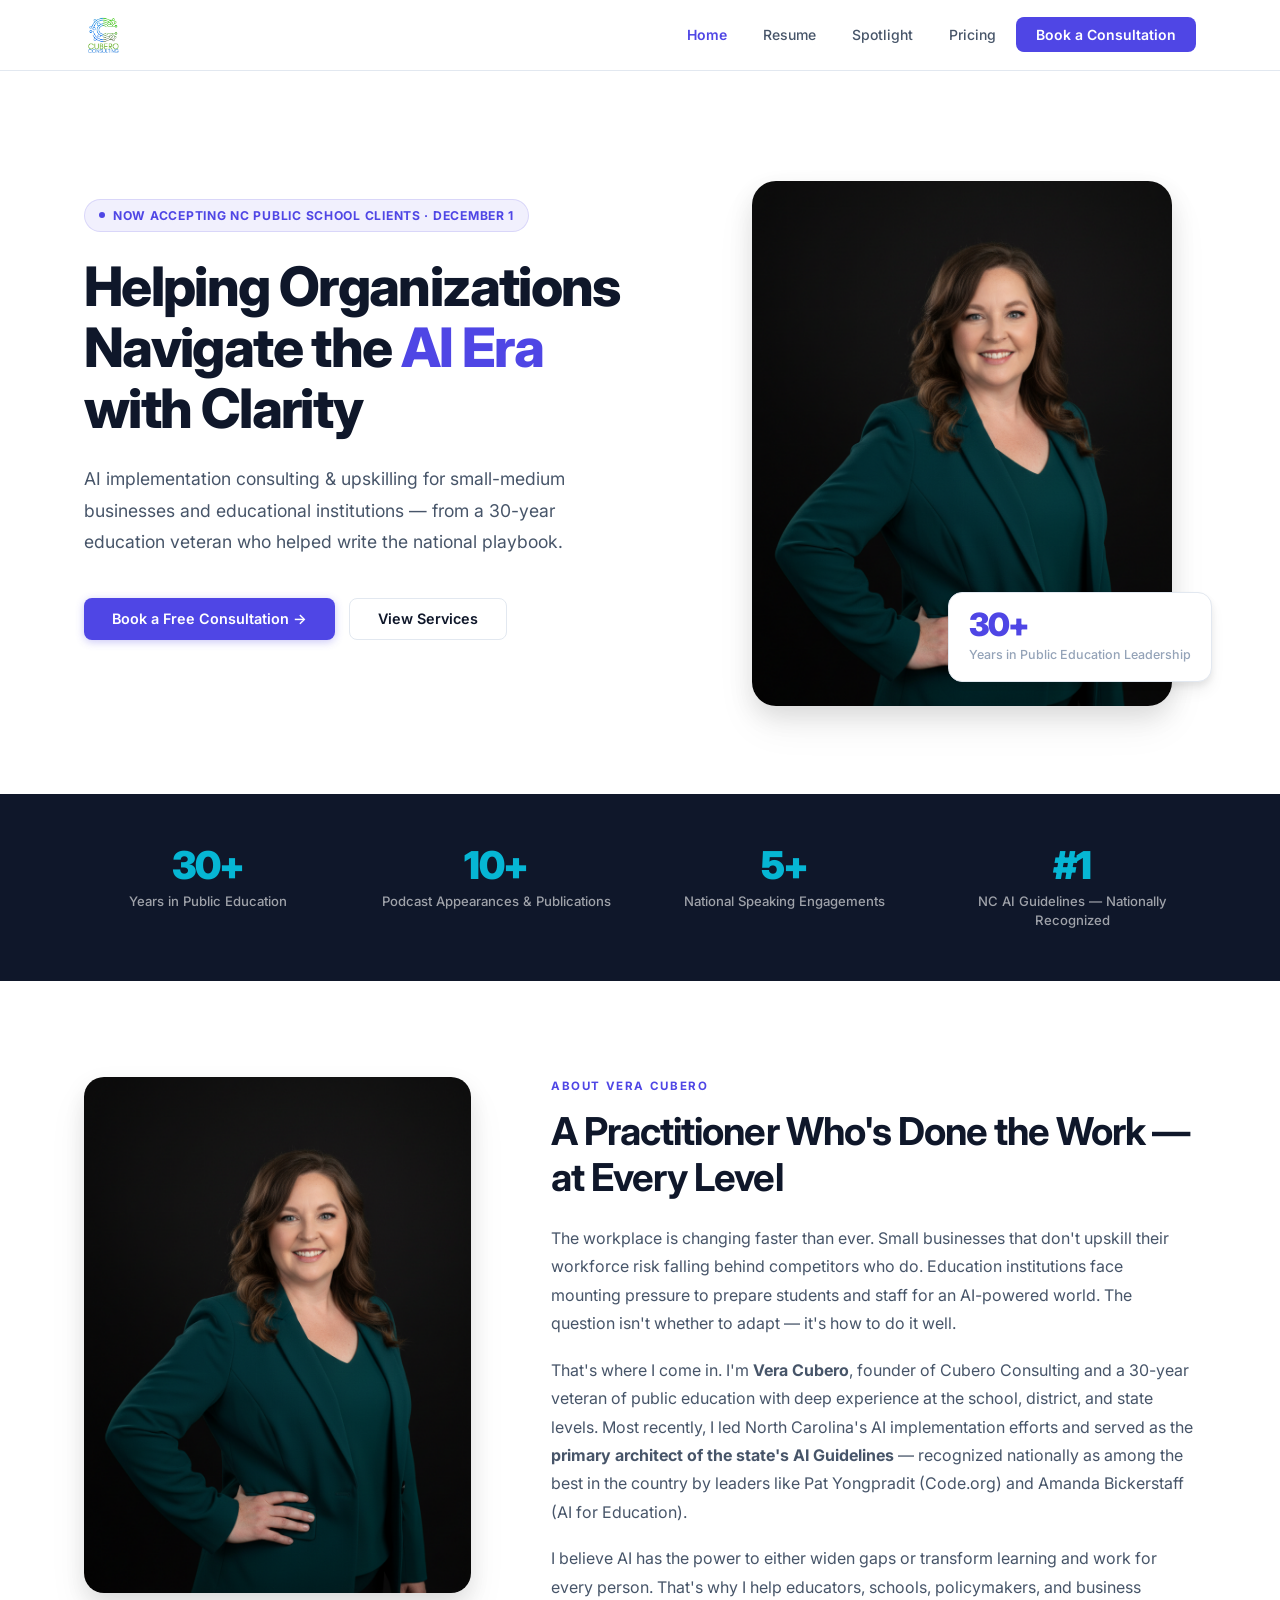
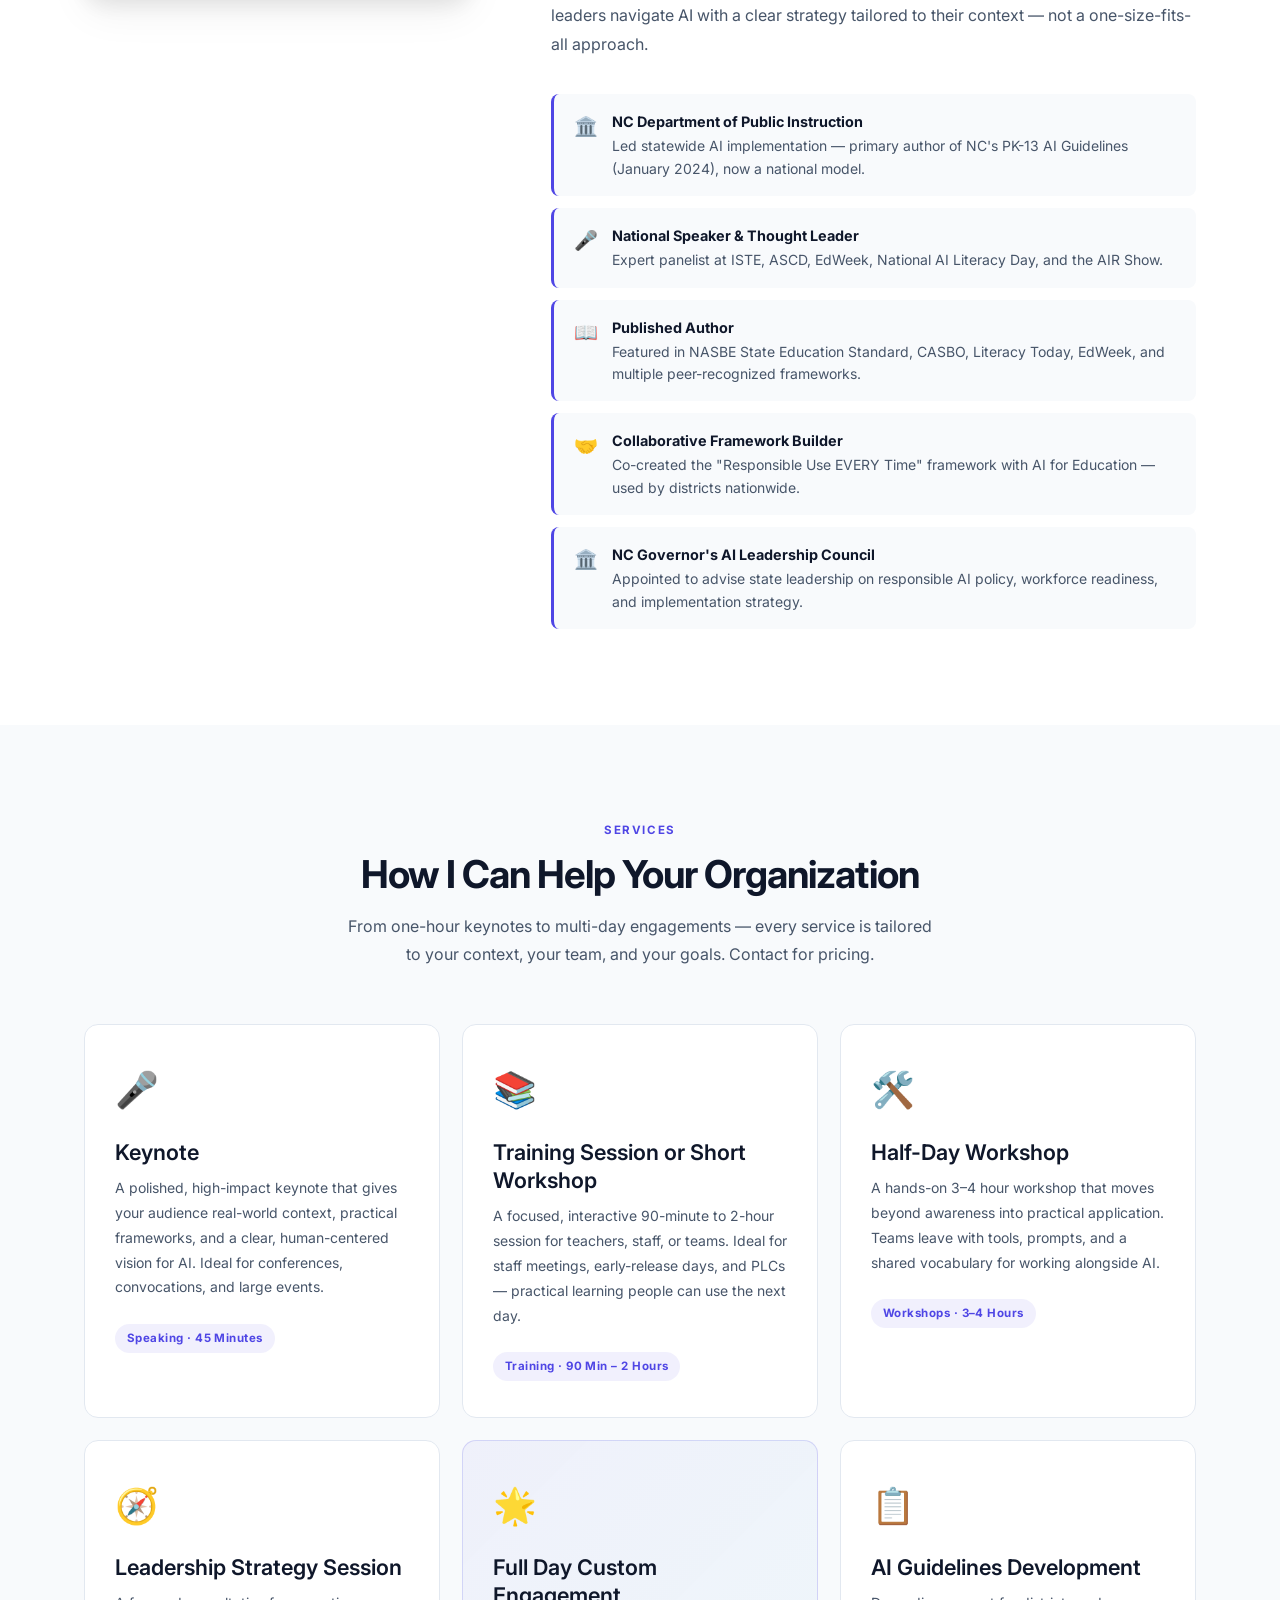
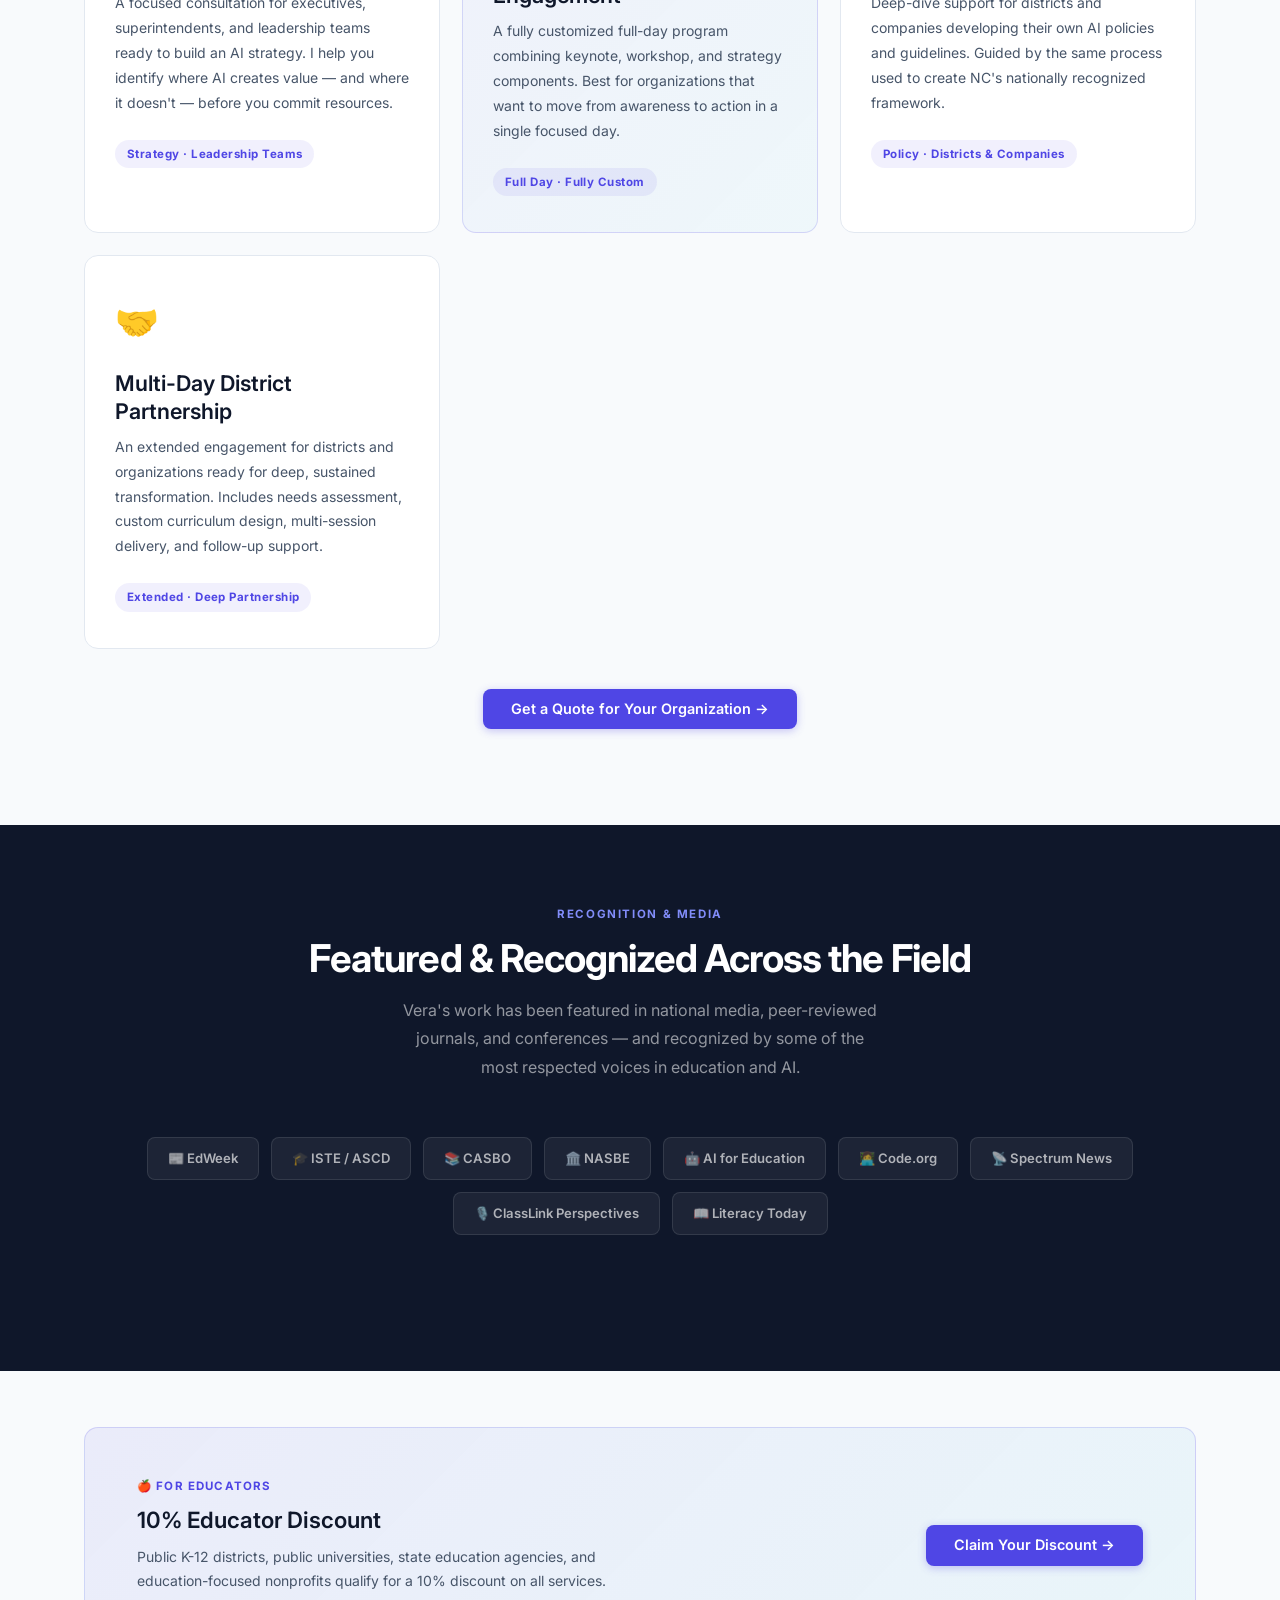
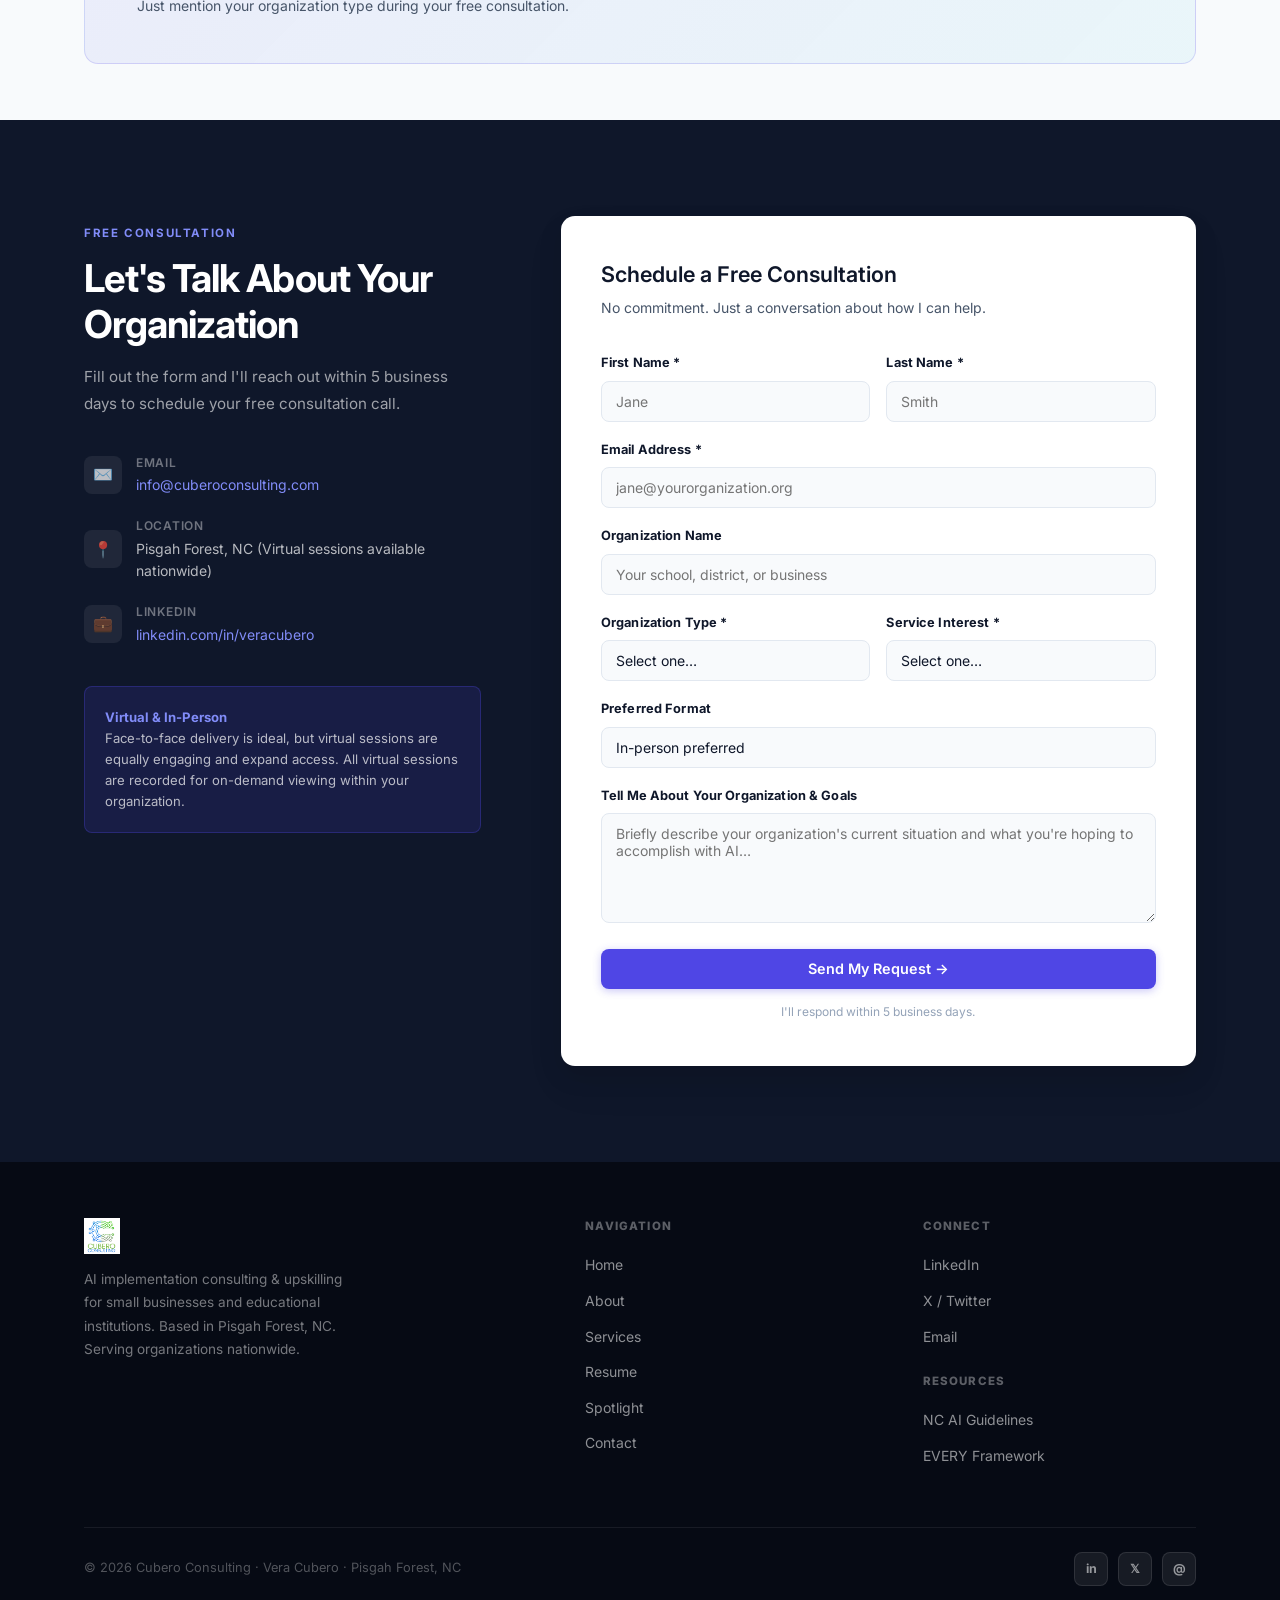
==== commit 872bcb46: "Refine training and half-day workshop pricing, add range note" ====
--- a/index.html
+++ b/index.html
@@ -170,16 +170,23 @@
 
         <div class="service-card">
           <span class="service-icon">🎤</span>
-          <h3>Keynote or Training Session</h3>
-          <p>An engaging, high-impact session that introduces your audience to AI with real-world context, practical frameworks, and a clear call to action. Ideal for conferences, all-staff days, and leadership retreats.</p>
-          <span class="service-badge">Speaking · Custom Duration</span>
+          <h3>Keynote</h3>
+          <p>A polished, high-impact keynote that gives your audience real-world context, practical frameworks, and a clear, human-centered vision for AI. Ideal for conferences, convocations, and large events.</p>
+          <span class="service-badge">Speaking · 45 Minutes</span>
+        </div>
+
+        <div class="service-card">
+          <span class="service-icon">📚</span>
+          <h3>Training Session or Short Workshop</h3>
+          <p>A focused, interactive 90-minute to 2-hour session for teachers, staff, or teams. Ideal for staff meetings, early-release days, and PLCs — practical learning people can use the next day.</p>
+          <span class="service-badge">Training · 90 Min – 2 Hours</span>
         </div>
 
         <div class="service-card">
           <span class="service-icon">🛠️</span>
           <h3>Half-Day Workshop</h3>
-          <p>Hands-on 2–3 hour workshop sessions that move beyond awareness into practical application. Teams leave with tools, prompts, and a shared vocabulary for working alongside AI.</p>
-          <span class="service-badge">Workshops · 2–3 Hours</span>
+          <p>A hands-on 3–4 hour workshop that moves beyond awareness into practical application. Teams leave with tools, prompts, and a shared vocabulary for working alongside AI.</p>
+          <span class="service-badge">Workshops · 3–4 Hours</span>
         </div>
 
         <div class="service-card">
@@ -344,8 +351,9 @@
                 <label class="form-label" for="service">Service Interest *</label>
                 <select class="form-select" id="service" name="service" required>
                   <option value="" disabled selected>Select one…</option>
-                  <option value="keynote">Keynote / Training Session</option>
-                  <option value="workshop_half">Half-Day Workshop (2–3 hrs)</option>
+                  <option value="keynote">Keynote</option>
+                  <option value="training">Training Session or Short Workshop (90 min – 2 hrs)</option>
+                  <option value="workshop_half">Half-Day Workshop (3–4 hrs)</option>
                   <option value="strategy">Leadership Strategy Session</option>
                   <option value="full_day">Full Day Engagement</option>
                   <option value="guidelines">AI Guidelines Development</option>
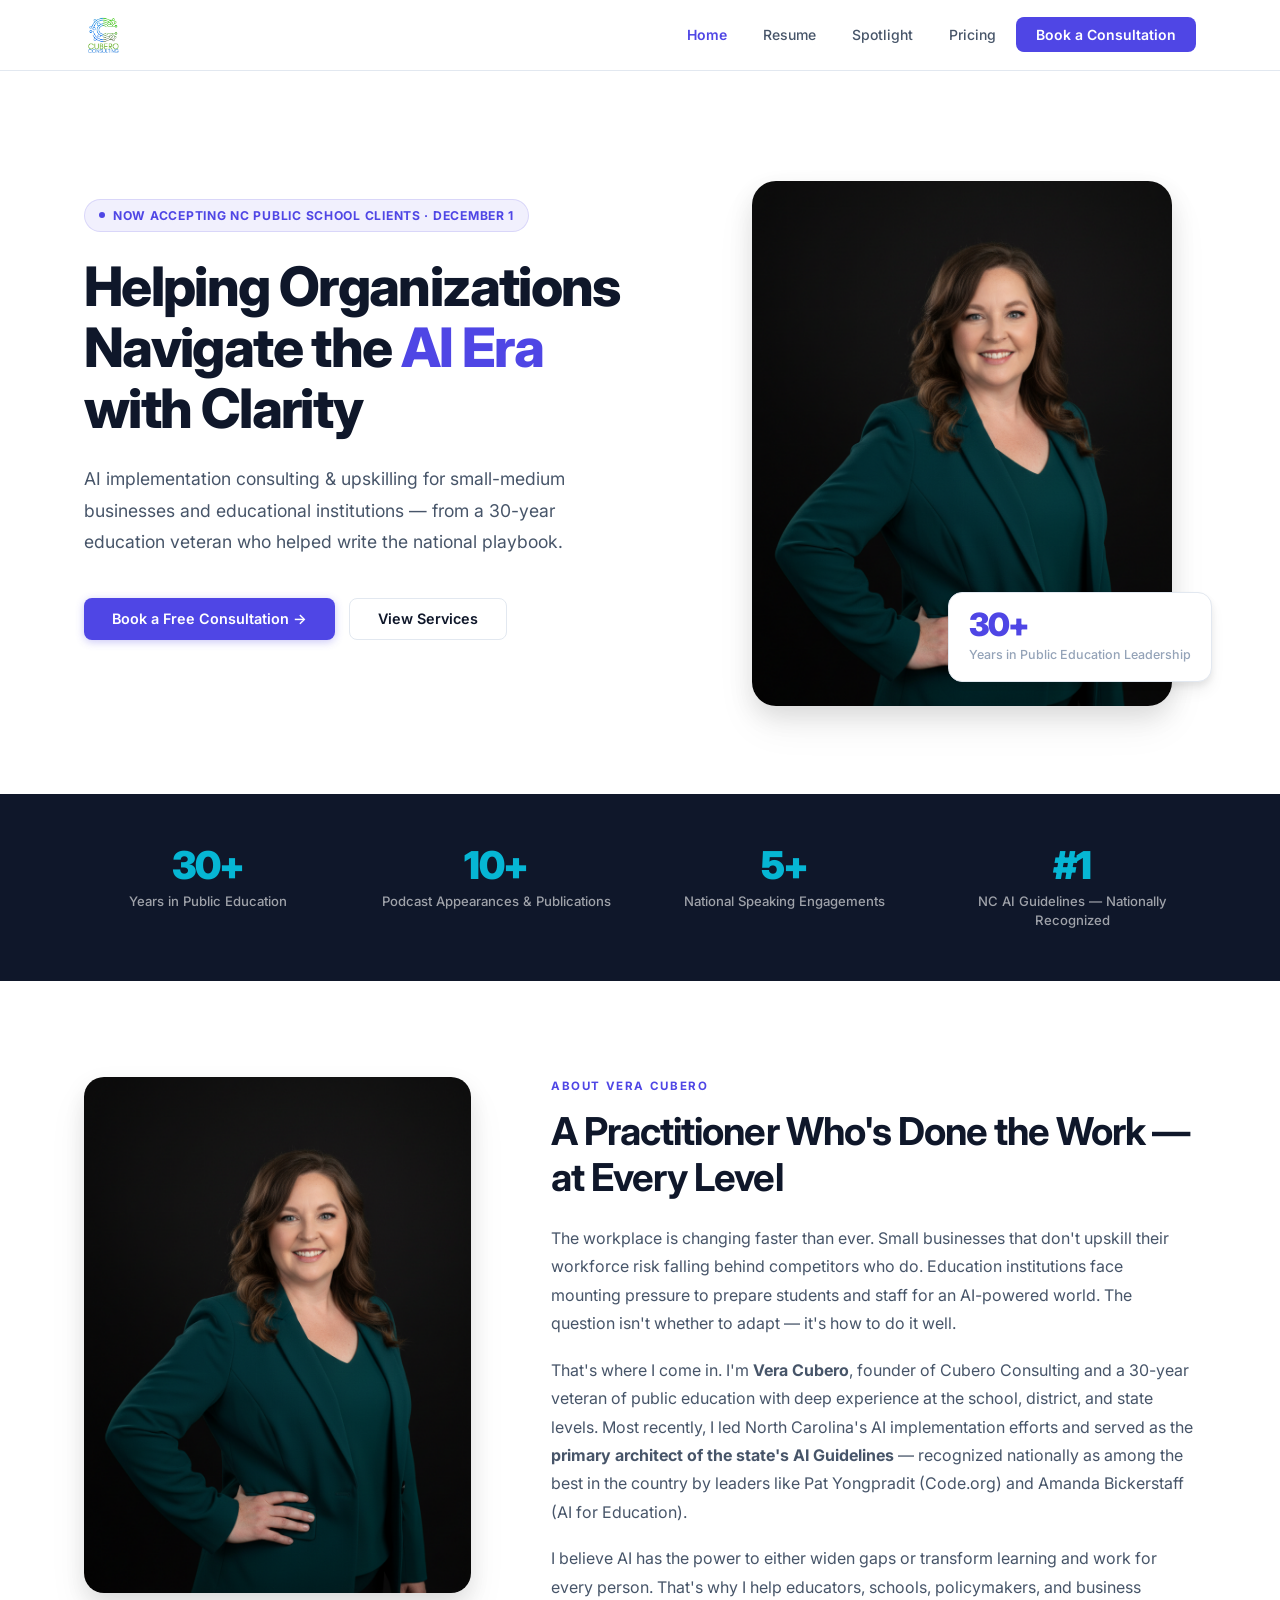
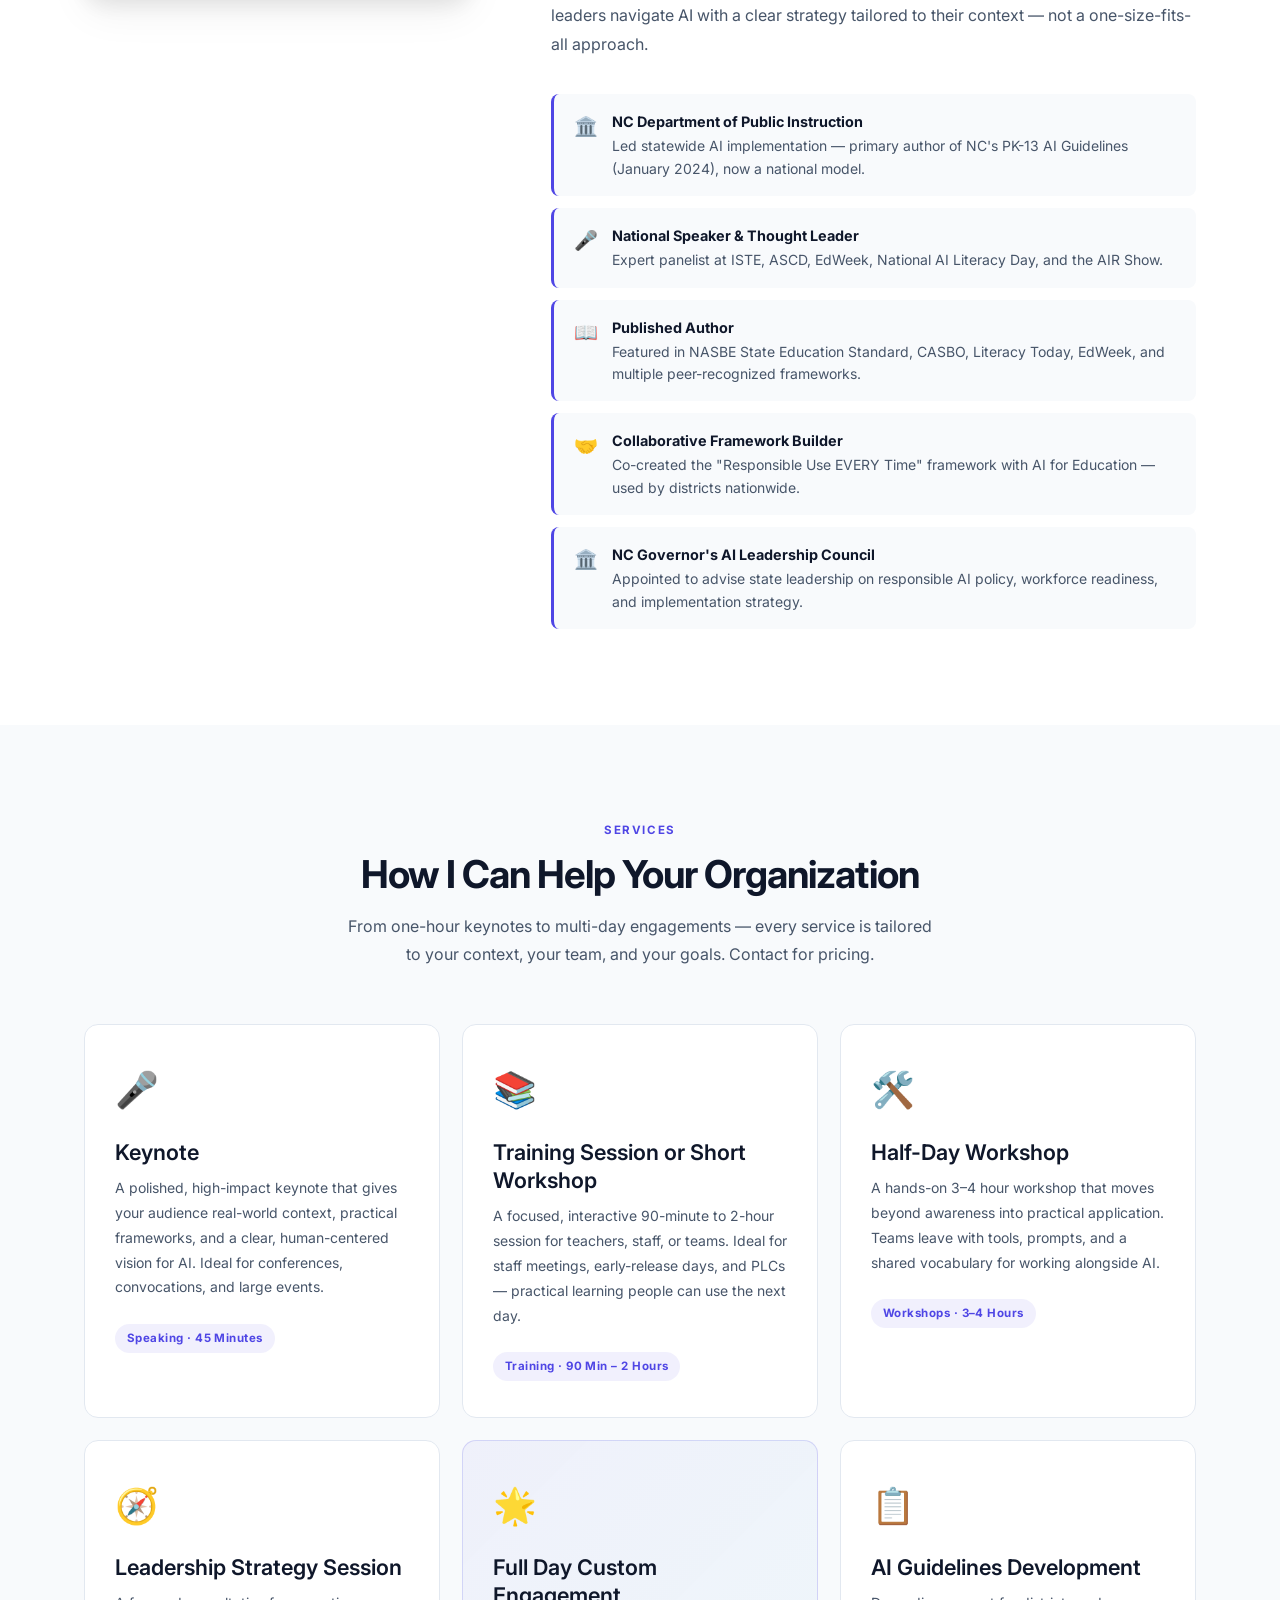
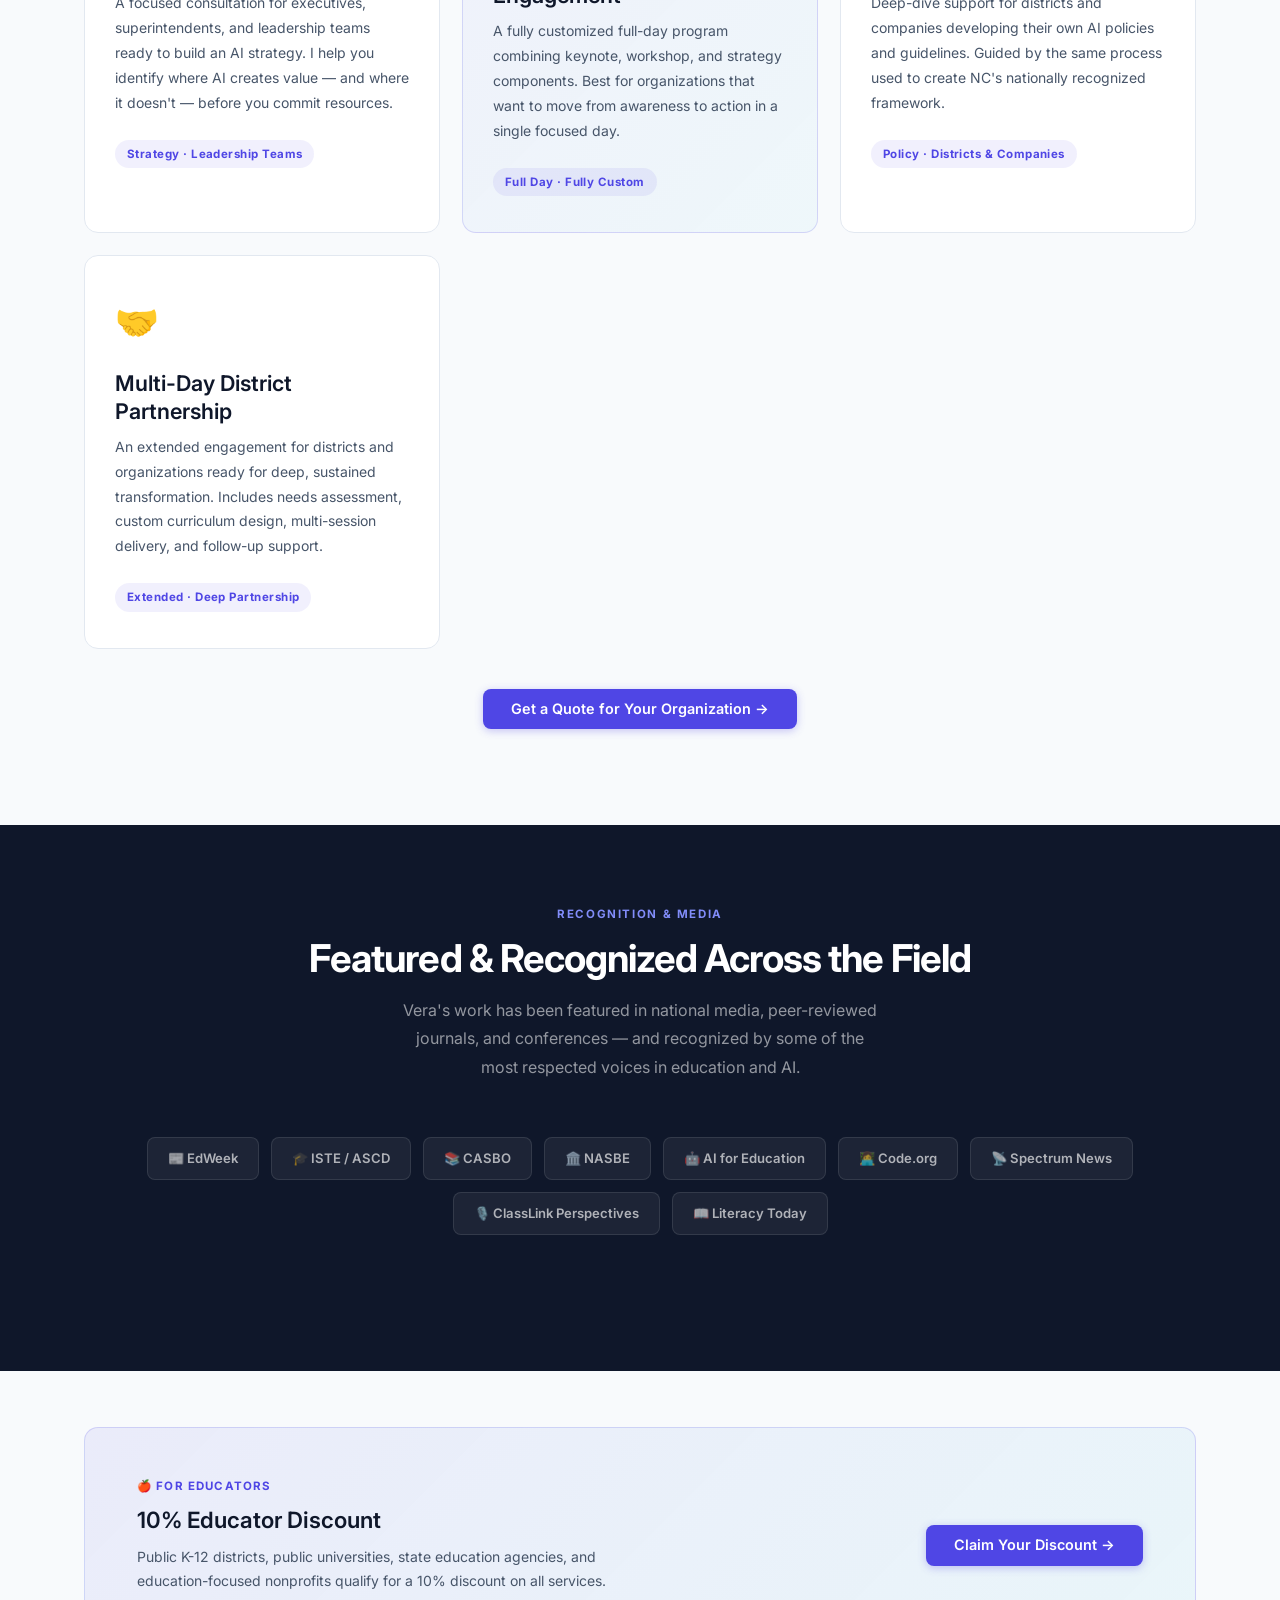
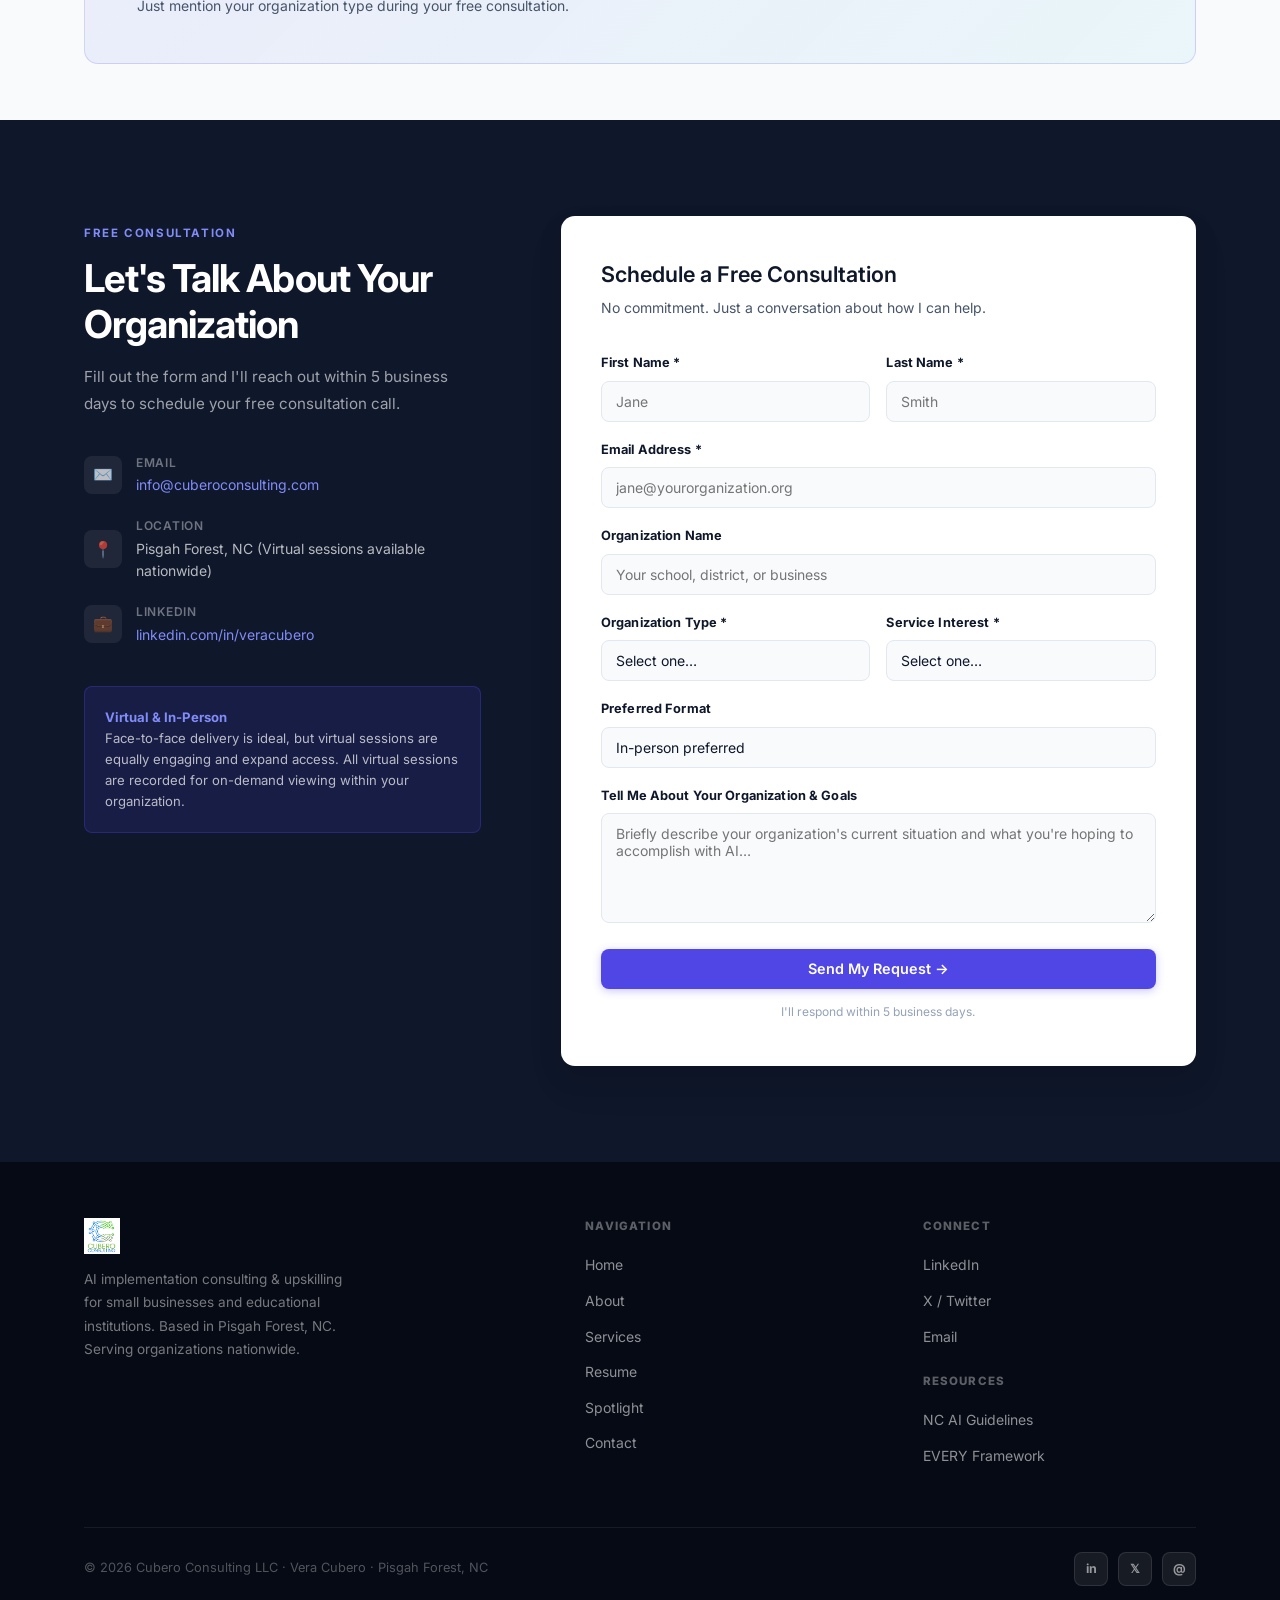
==== commit 1e2bc6fa: "Use Cubero Consulting LLC legal name in footers and resume" ====
--- a/index.html
+++ b/index.html
@@ -423,7 +423,7 @@
         </div>
       </div>
       <div class="footer-bottom">
-        <p class="footer-copy">© 2026 Cubero Consulting · Vera Cubero · Pisgah Forest, NC</p>
+        <p class="footer-copy">© 2026 Cubero Consulting LLC · Vera Cubero · Pisgah Forest, NC</p>
         <div class="social-links">
           <a href="https://www.linkedin.com/in/veracubero/" class="social-link" target="_blank" rel="noopener" aria-label="LinkedIn">in</a>
           <a href="https://x.com/cuberovera" class="social-link" target="_blank" rel="noopener" aria-label="X / Twitter">𝕏</a>
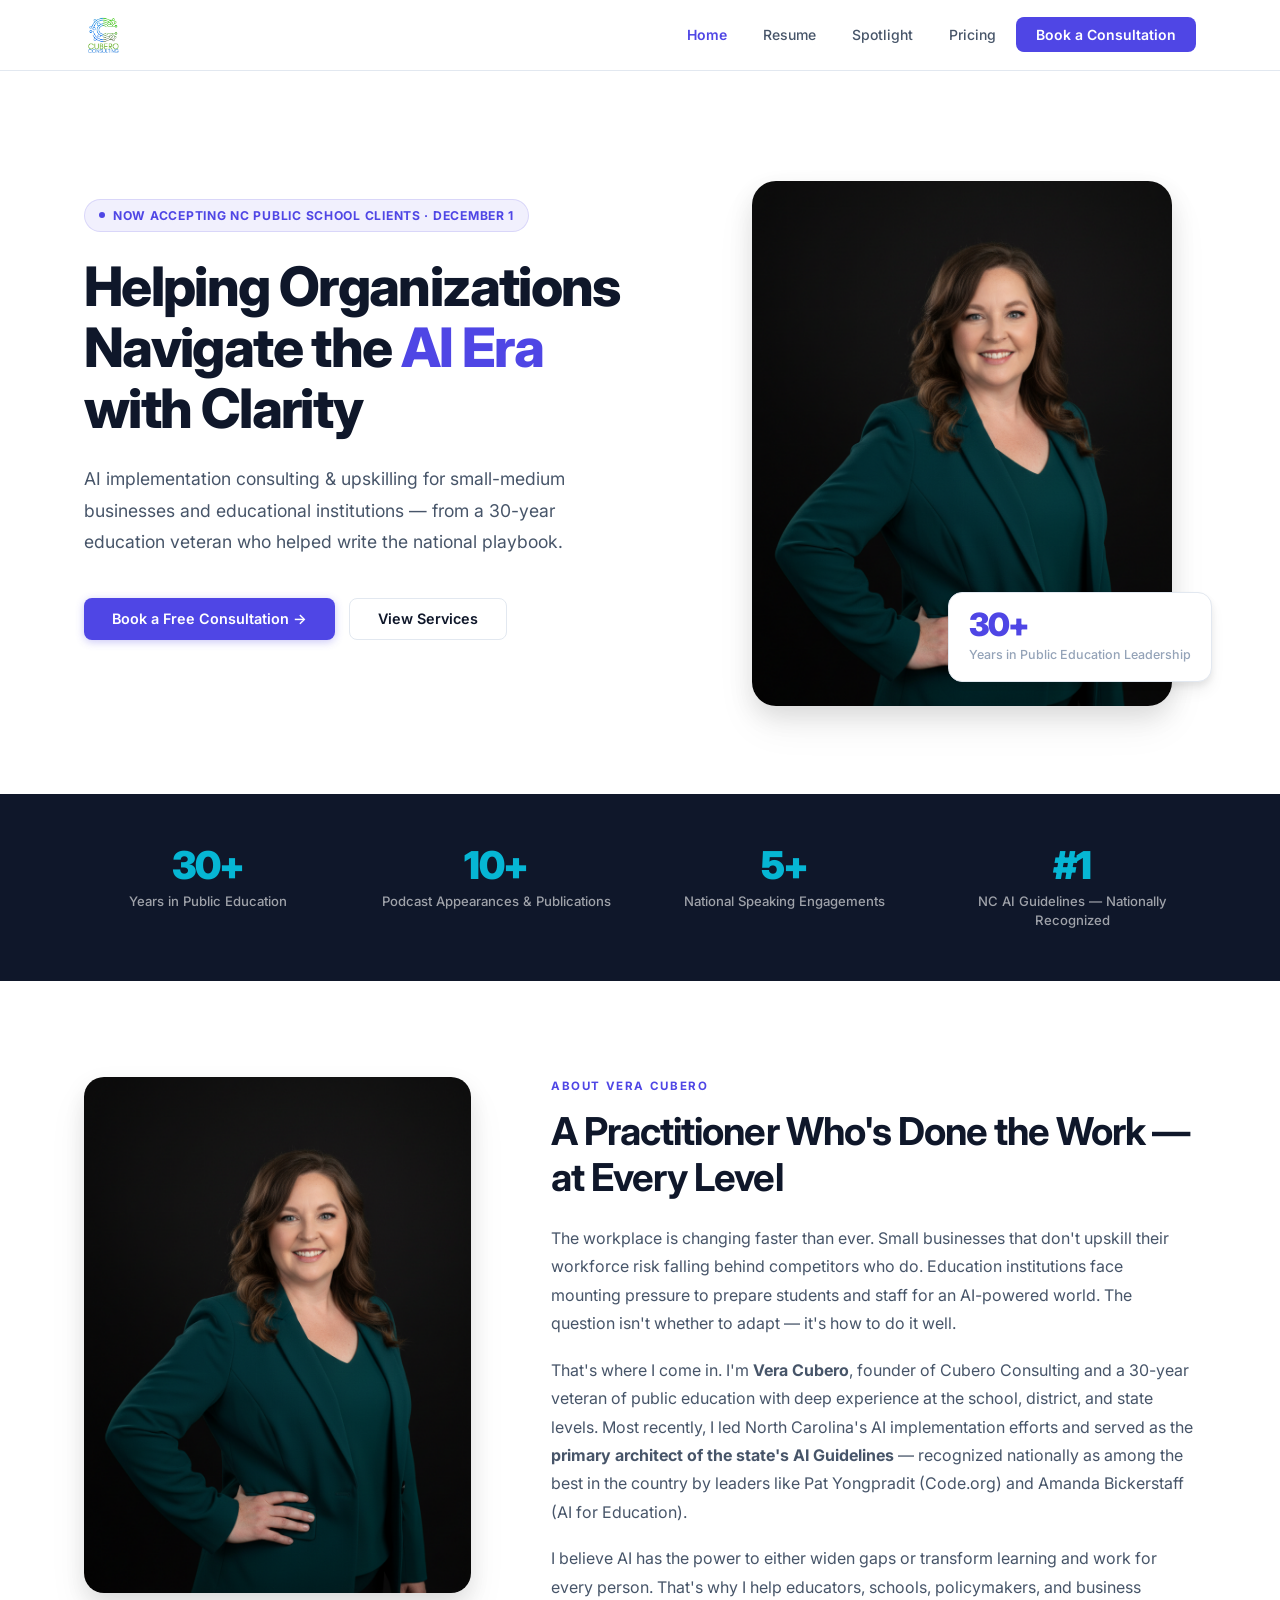
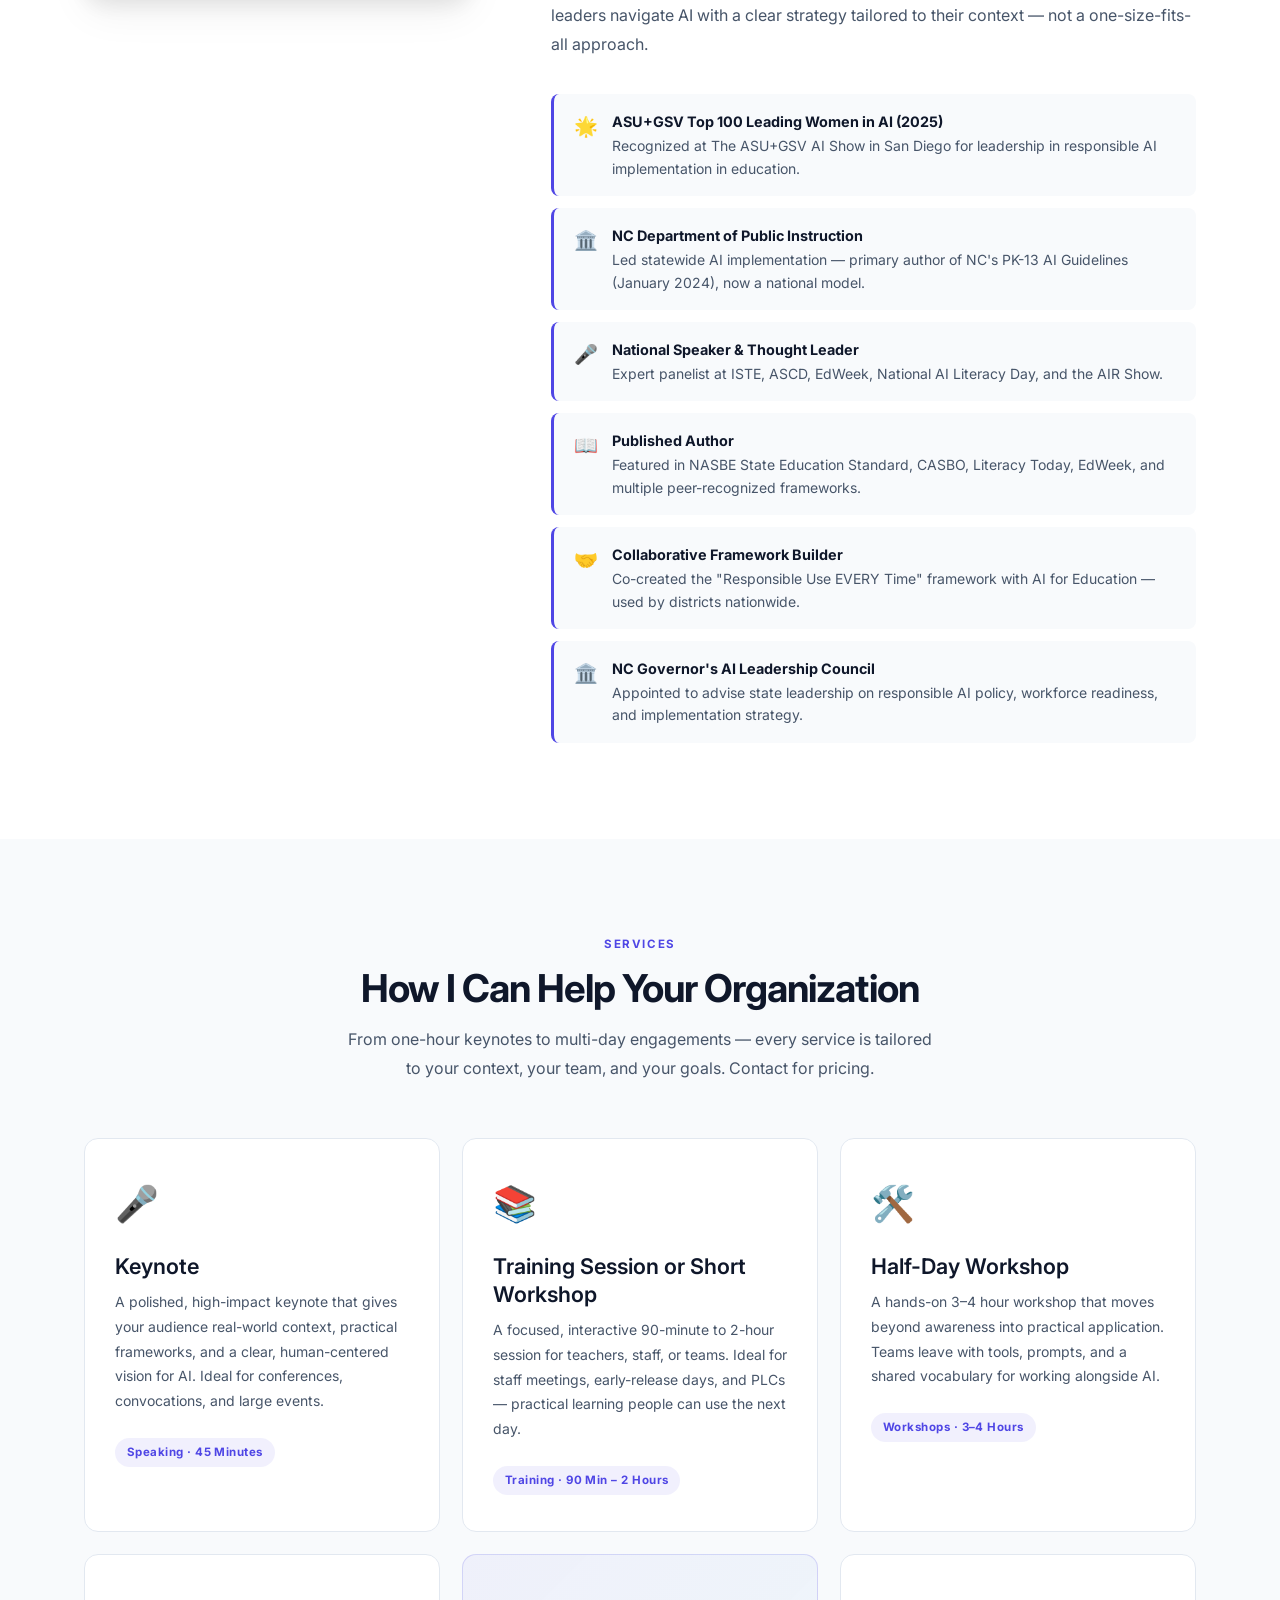
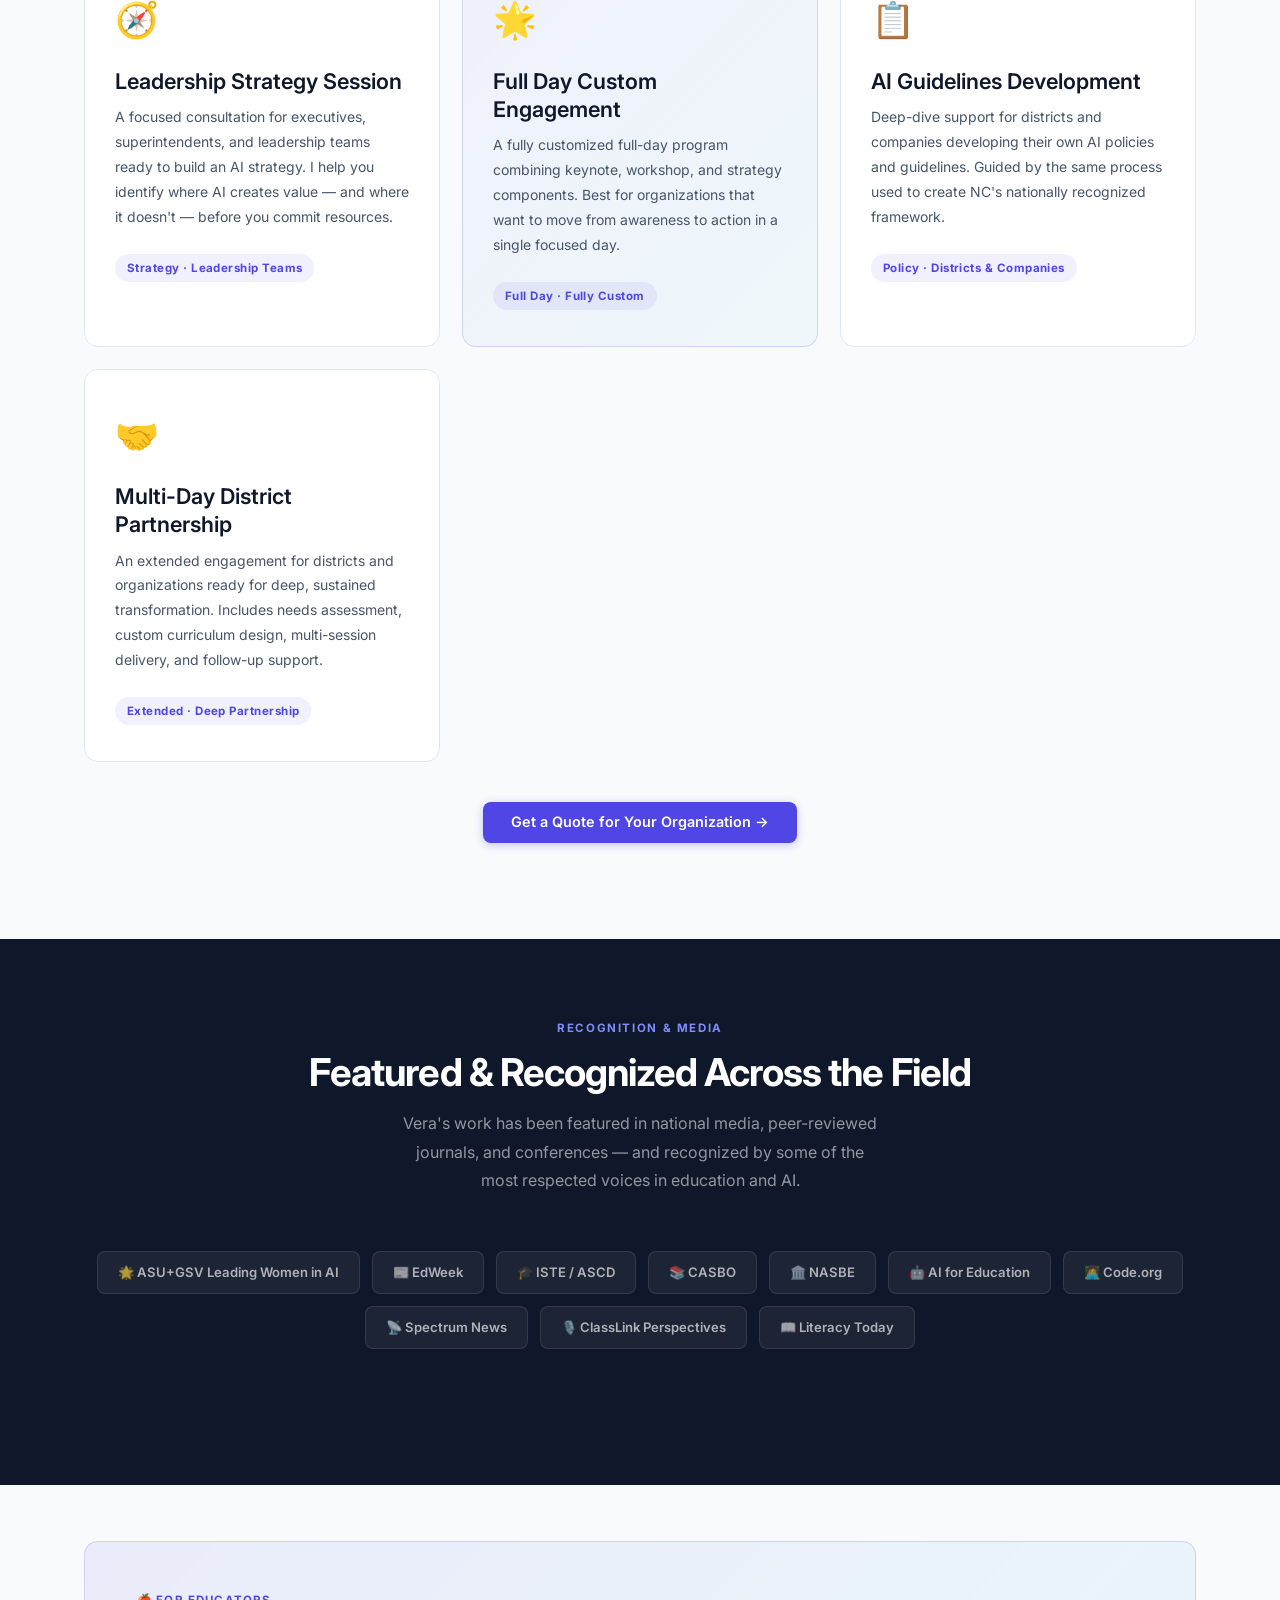
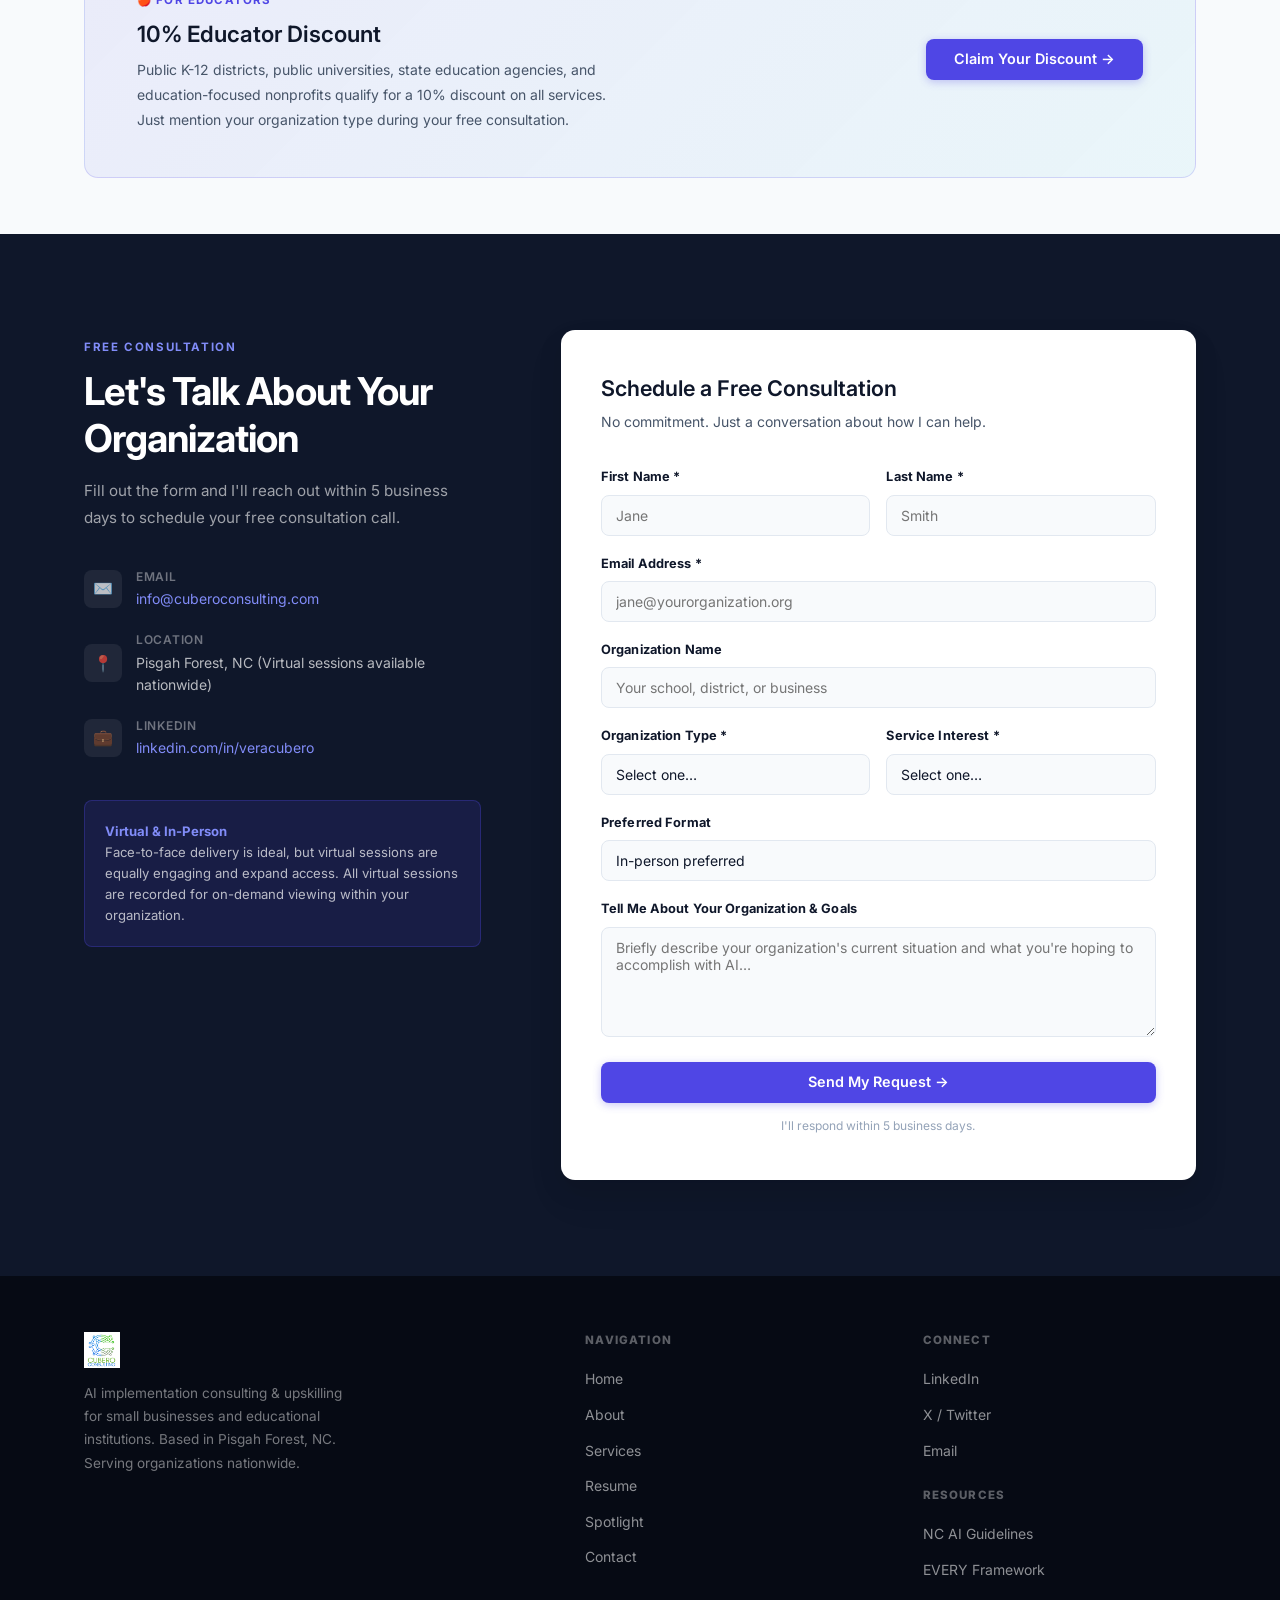
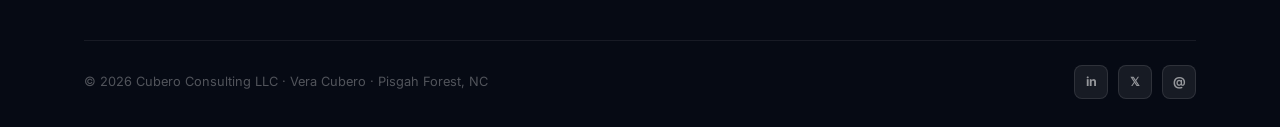
==== commit 8557128f: "Add ASU+GSV Leading Women in AI award, Kinwise, AI for Education, NC Chamber" ====
--- a/index.html
+++ b/index.html
@@ -117,6 +117,13 @@
 
           <div class="about-highlights">
             <div class="highlight">
+              <div class="highlight-icon">🌟</div>
+              <div class="highlight-body">
+                <strong>ASU+GSV Top 100 Leading Women in AI (2025)</strong>
+                Recognized at The ASU+GSV AI Show in San Diego for leadership in responsible AI implementation in education.
+              </div>
+            </div>
+            <div class="highlight">
               <div class="highlight-icon">🏛️</div>
               <div class="highlight-body">
                 <strong>NC Department of Public Instruction</strong>
@@ -235,6 +242,7 @@
       </div>
 
       <div class="recognition-logos">
+        <div class="recognition-logo-item">🌟 ASU+GSV Leading Women in AI</div>
         <div class="recognition-logo-item">📰 EdWeek</div>
         <div class="recognition-logo-item">🎓 ISTE / ASCD</div>
         <div class="recognition-logo-item">📚 CASBO</div>
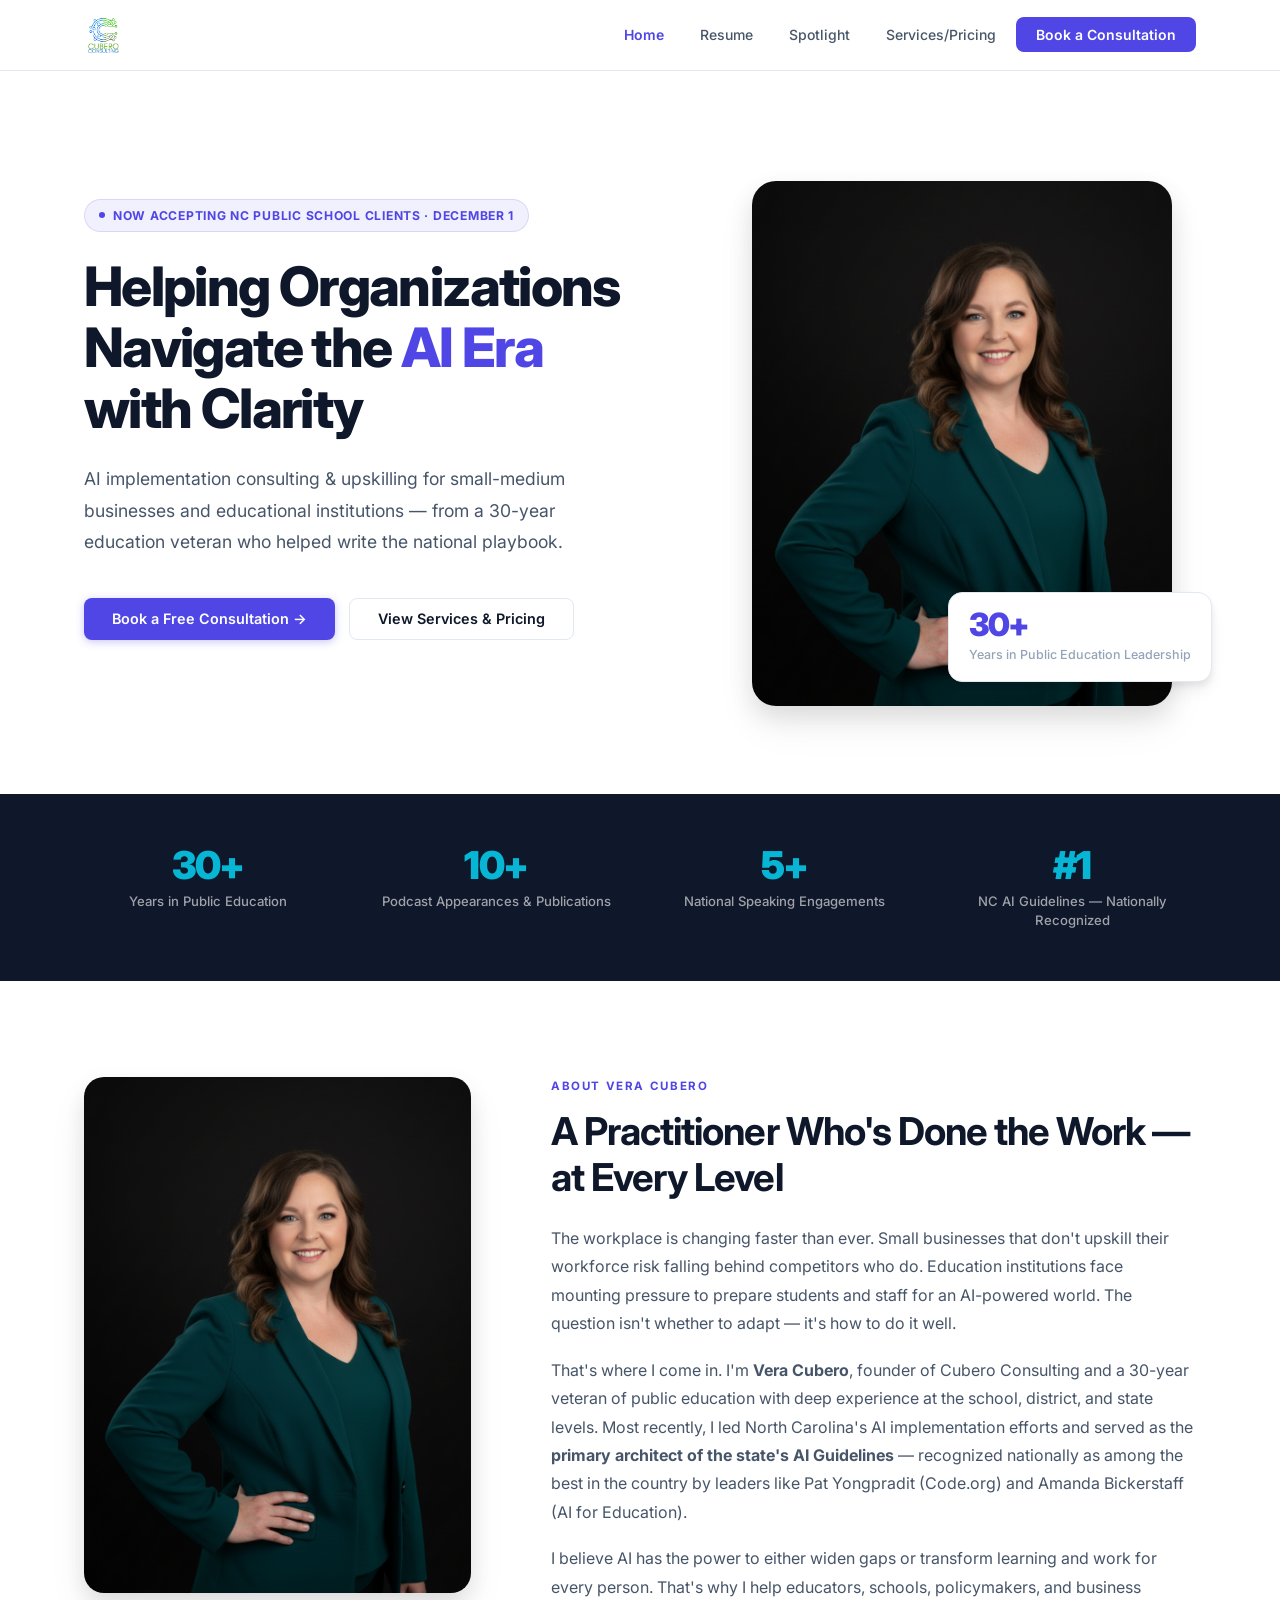
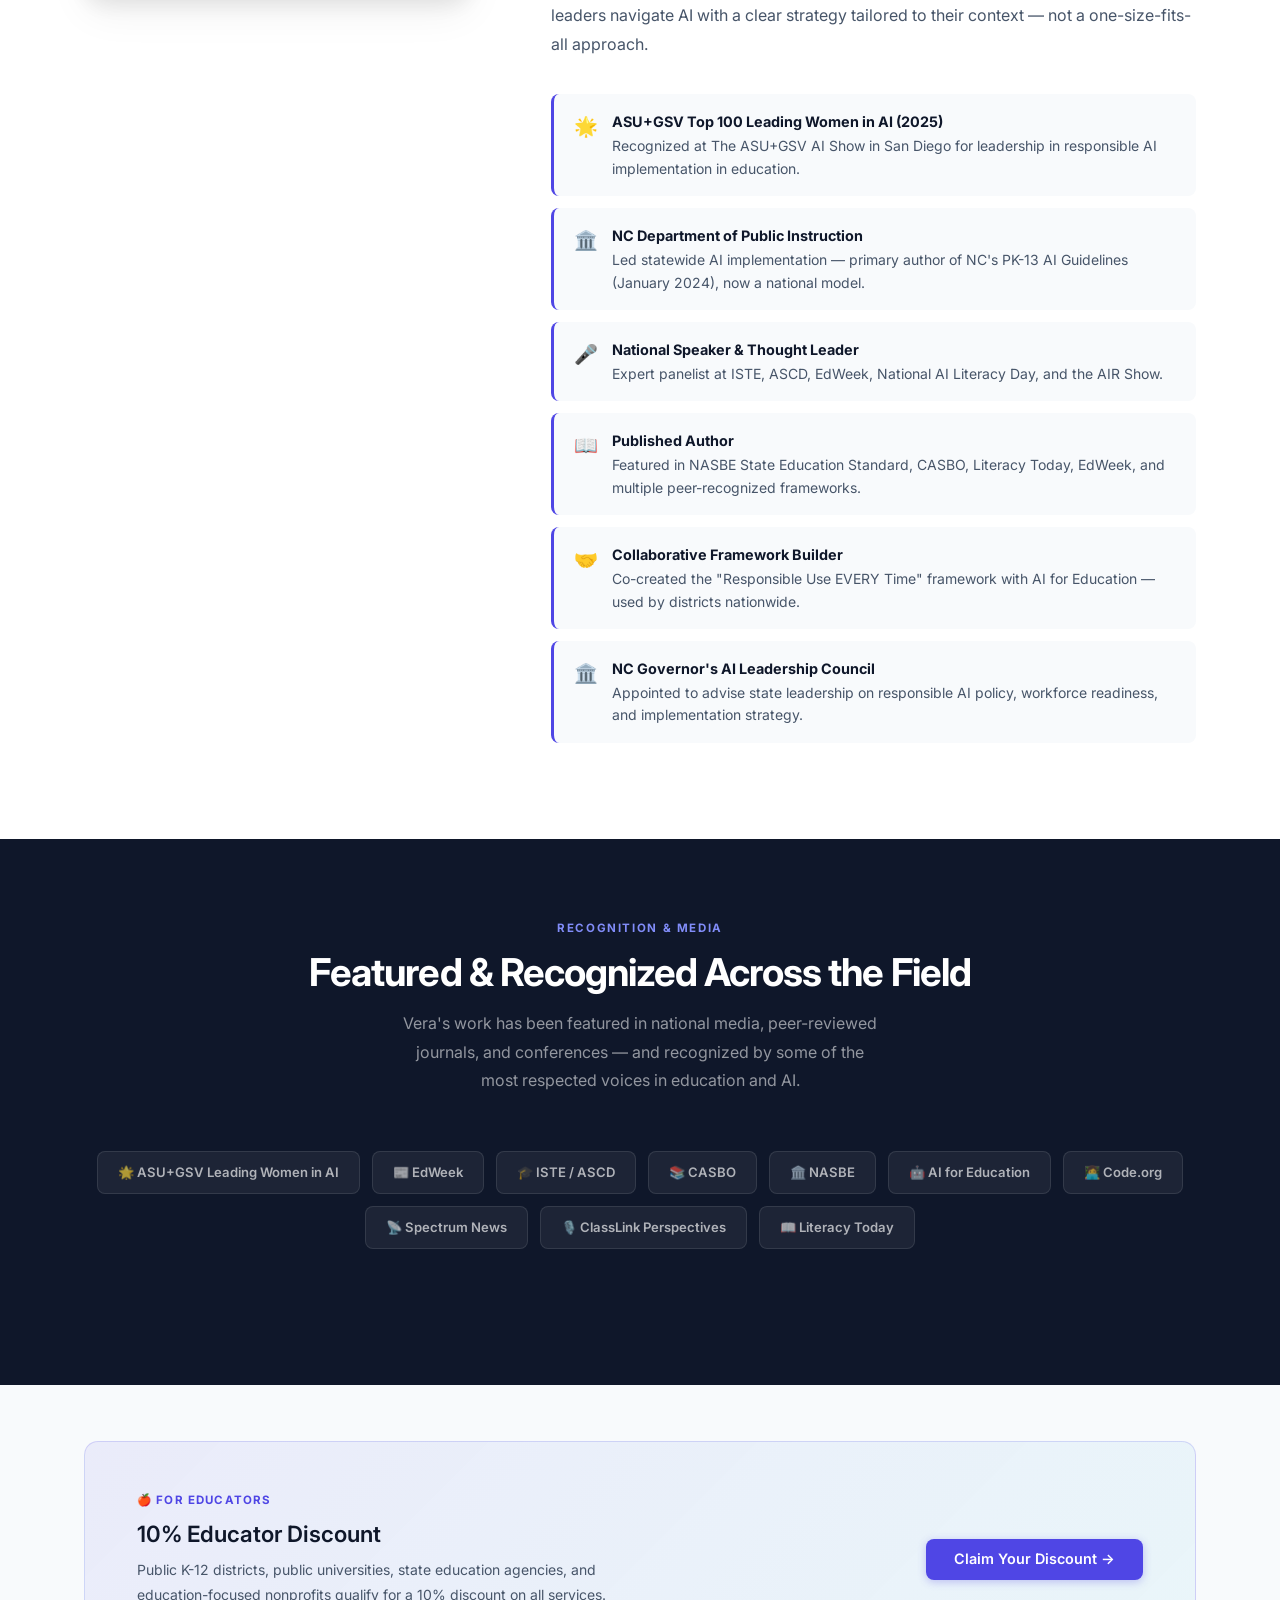
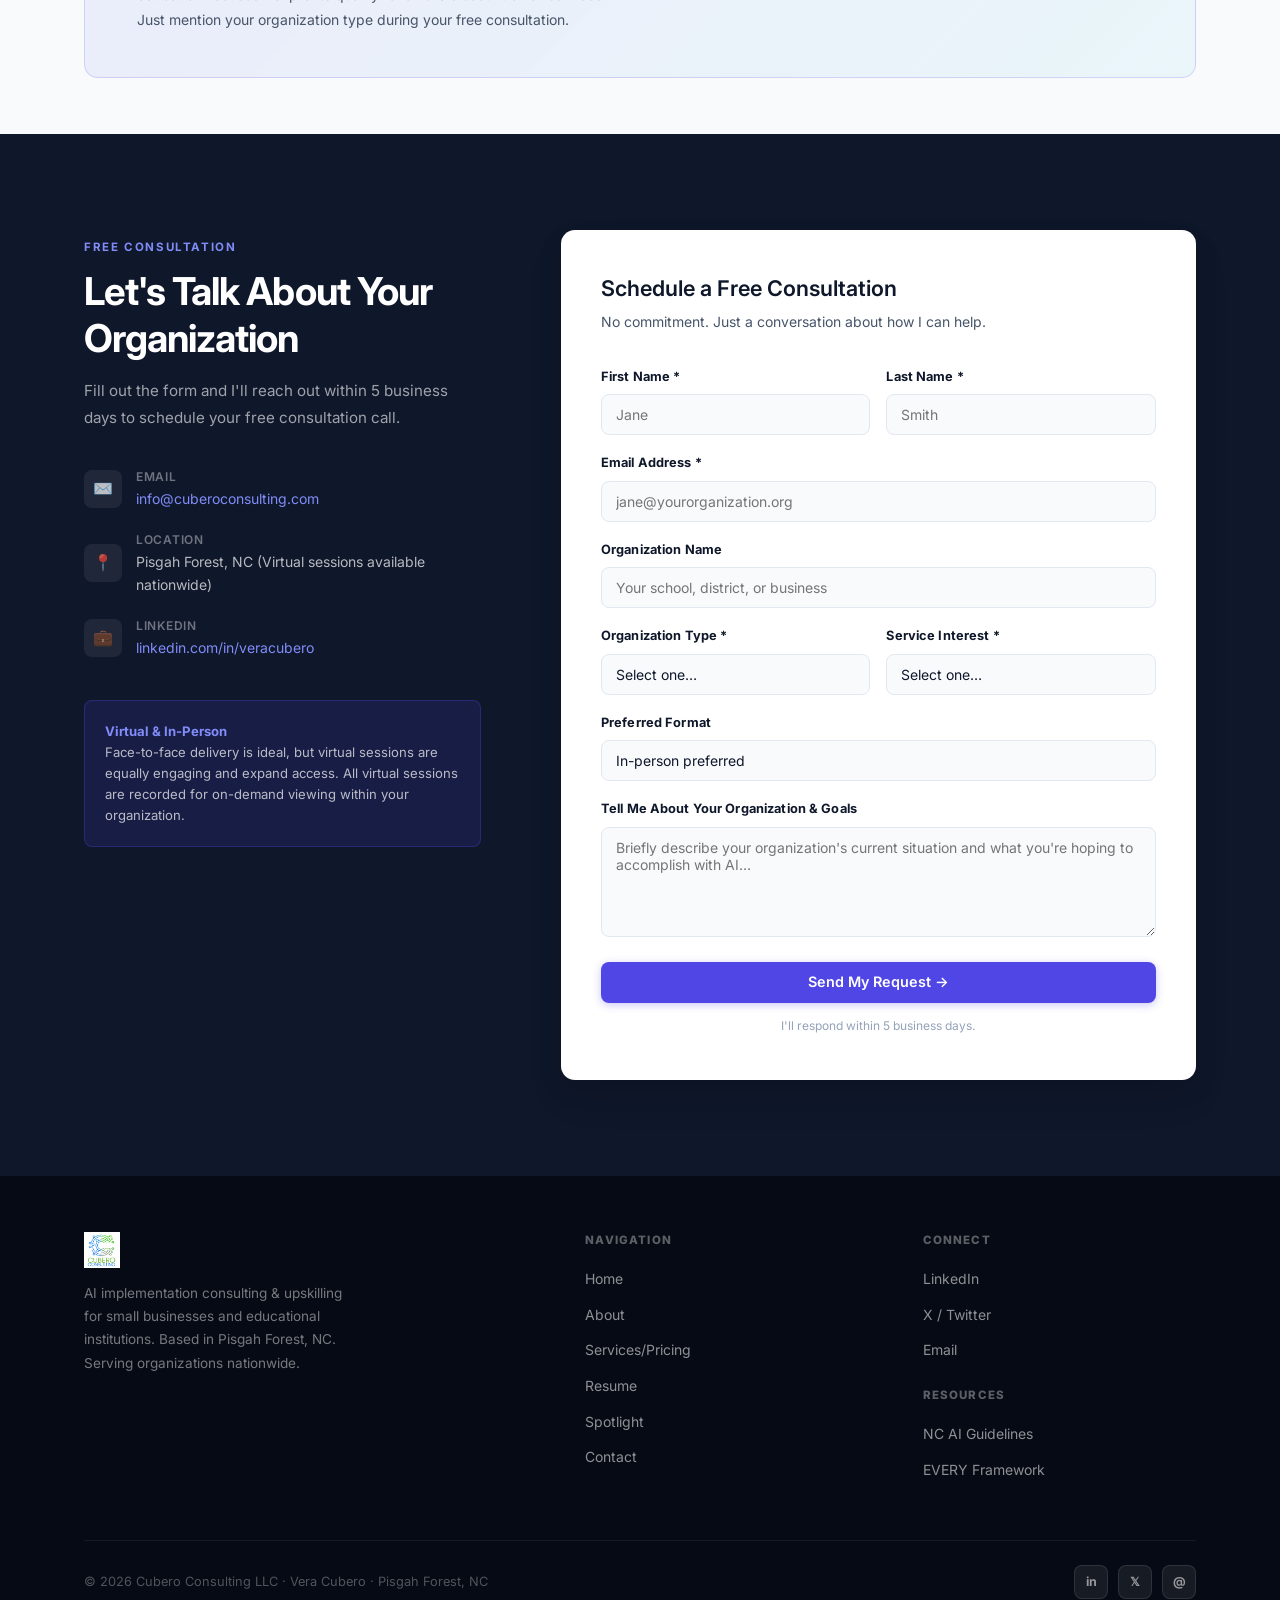
==== commit 029ce975: "Fix mobile menu, merge Services into Services/Pricing" ====
--- a/index.html
+++ b/index.html
@@ -27,7 +27,7 @@
           <li><a href="index.html" class="active">Home</a></li>
           <li><a href="resume.html">Resume</a></li>
           <li><a href="spotlight.html">Spotlight</a></li>
-          <li><a href="pricing.html">Pricing</a></li>
+          <li><a href="pricing.html">Services/Pricing</a></li>
           <li><a href="#contact" class="nav-cta">Book a Consultation</a></li>
         </ul>
         <button class="nav-toggle" id="navToggle" aria-label="Toggle menu">☰</button>
@@ -48,7 +48,7 @@
           <p class="hero-sub">AI implementation consulting &amp; upskilling for small-medium businesses and educational institutions — from a 30-year education veteran who helped write the national playbook.</p>
           <div class="hero-actions">
             <a href="#contact" class="btn btn-primary">Book a Free Consultation →</a>
-            <a href="#services" class="btn btn-outline">View Services</a>
+            <a href="pricing.html" class="btn btn-outline">View Services &amp; Pricing</a>
           </div>
         </div>
 
@@ -160,74 +160,6 @@
             </div>
           </div>
         </div>
-      </div>
-    </div>
-  </section>
-
-  <!-- ===== SERVICES ===== -->
-  <section class="section services" id="services">
-    <div class="container">
-      <div class="services-header">
-        <span class="section-label">Services</span>
-        <h2>How I Can Help Your Organization</h2>
-        <p>From one-hour keynotes to multi-day engagements — every service is tailored to your context, your team, and your goals. Contact for pricing.</p>
-      </div>
-
-      <div class="services-grid">
-
-        <div class="service-card">
-          <span class="service-icon">🎤</span>
-          <h3>Keynote</h3>
-          <p>A polished, high-impact keynote that gives your audience real-world context, practical frameworks, and a clear, human-centered vision for AI. Ideal for conferences, convocations, and large events.</p>
-          <span class="service-badge">Speaking · 45 Minutes</span>
-        </div>
-
-        <div class="service-card">
-          <span class="service-icon">📚</span>
-          <h3>Training Session or Short Workshop</h3>
-          <p>A focused, interactive 90-minute to 2-hour session for teachers, staff, or teams. Ideal for staff meetings, early-release days, and PLCs — practical learning people can use the next day.</p>
-          <span class="service-badge">Training · 90 Min – 2 Hours</span>
-        </div>
-
-        <div class="service-card">
-          <span class="service-icon">🛠️</span>
-          <h3>Half-Day Workshop</h3>
-          <p>A hands-on 3–4 hour workshop that moves beyond awareness into practical application. Teams leave with tools, prompts, and a shared vocabulary for working alongside AI.</p>
-          <span class="service-badge">Workshops · 3–4 Hours</span>
-        </div>
-
-        <div class="service-card">
-          <span class="service-icon">🧭</span>
-          <h3>Leadership Strategy Session</h3>
-          <p>A focused consultation for executives, superintendents, and leadership teams ready to build an AI strategy. I help you identify where AI creates value — and where it doesn't — before you commit resources.</p>
-          <span class="service-badge">Strategy · Leadership Teams</span>
-        </div>
-
-        <div class="service-card featured-service">
-          <span class="service-icon">🌟</span>
-          <h3>Full Day Custom Engagement</h3>
-          <p>A fully customized full-day program combining keynote, workshop, and strategy components. Best for organizations that want to move from awareness to action in a single focused day.</p>
-          <span class="service-badge">Full Day · Fully Custom</span>
-        </div>
-
-        <div class="service-card">
-          <span class="service-icon">📋</span>
-          <h3>AI Guidelines Development</h3>
-          <p>Deep-dive support for districts and companies developing their own AI policies and guidelines. Guided by the same process used to create NC's nationally recognized framework.</p>
-          <span class="service-badge">Policy · Districts &amp; Companies</span>
-        </div>
-
-        <div class="service-card">
-          <span class="service-icon">🤝</span>
-          <h3>Multi-Day District Partnership</h3>
-          <p>An extended engagement for districts and organizations ready for deep, sustained transformation. Includes needs assessment, custom curriculum design, multi-session delivery, and follow-up support.</p>
-          <span class="service-badge">Extended · Deep Partnership</span>
-        </div>
-
-      </div>
-
-      <div style="text-align:center; margin-top: 40px;">
-        <a href="#contact" class="btn btn-primary">Get a Quote for Your Organization →</a>
       </div>
     </div>
   </section>
@@ -410,7 +342,7 @@
           <ul>
             <li><a href="index.html">Home</a></li>
             <li><a href="#about">About</a></li>
-            <li><a href="#services">Services</a></li>
+            <li><a href="pricing.html">Services/Pricing</a></li>
             <li><a href="resume.html">Resume</a></li>
             <li><a href="spotlight.html">Spotlight</a></li>
             <li><a href="#contact">Contact</a></li>
--- a/css/styles.css
+++ b/css/styles.css
@@ -1208,7 +1208,9 @@
   .nav-links {
     display: none;
     position: fixed;
-    top: 70px; left: 0; right: 0; bottom: 0;
+    top: 70px; left: 0; right: 0;
+    height: calc(100vh - 70px);
+    height: calc(100dvh - 70px);
     background: white;
     flex-direction: column;
     padding: 24px 20px;
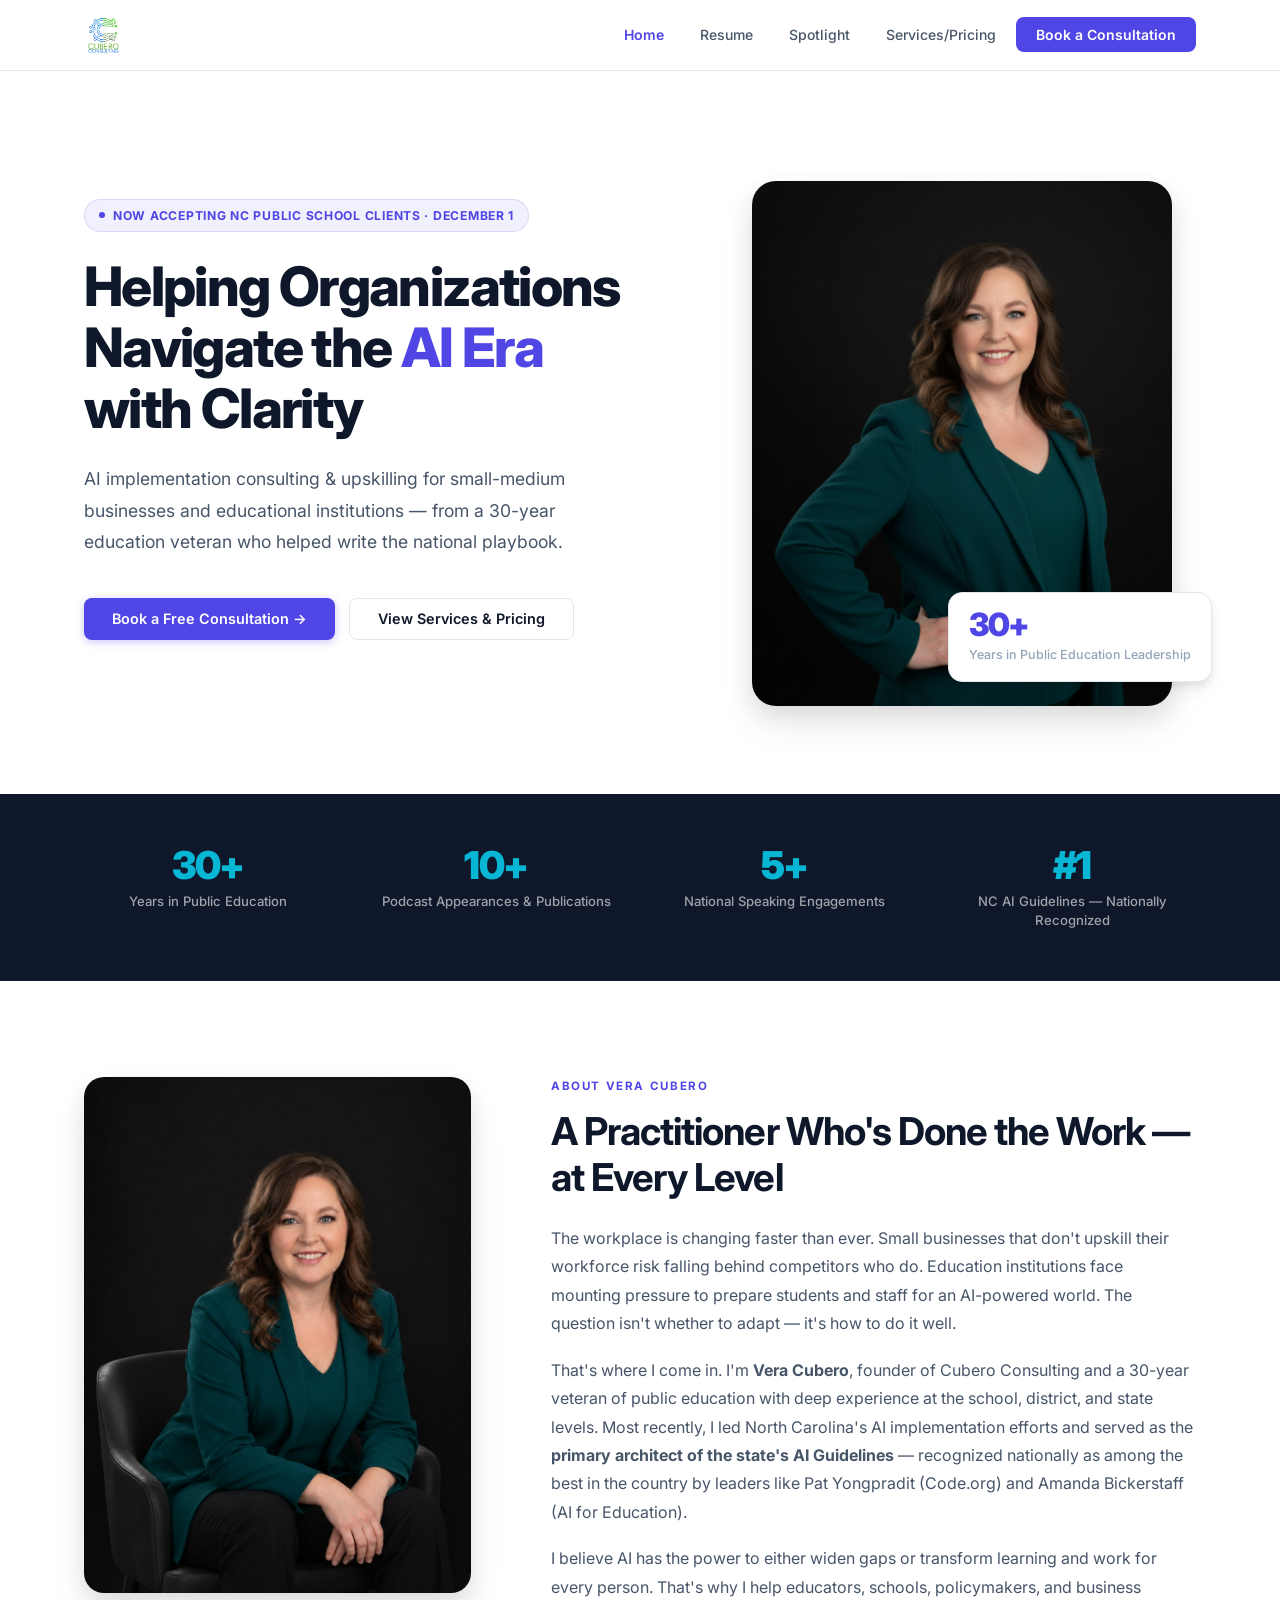
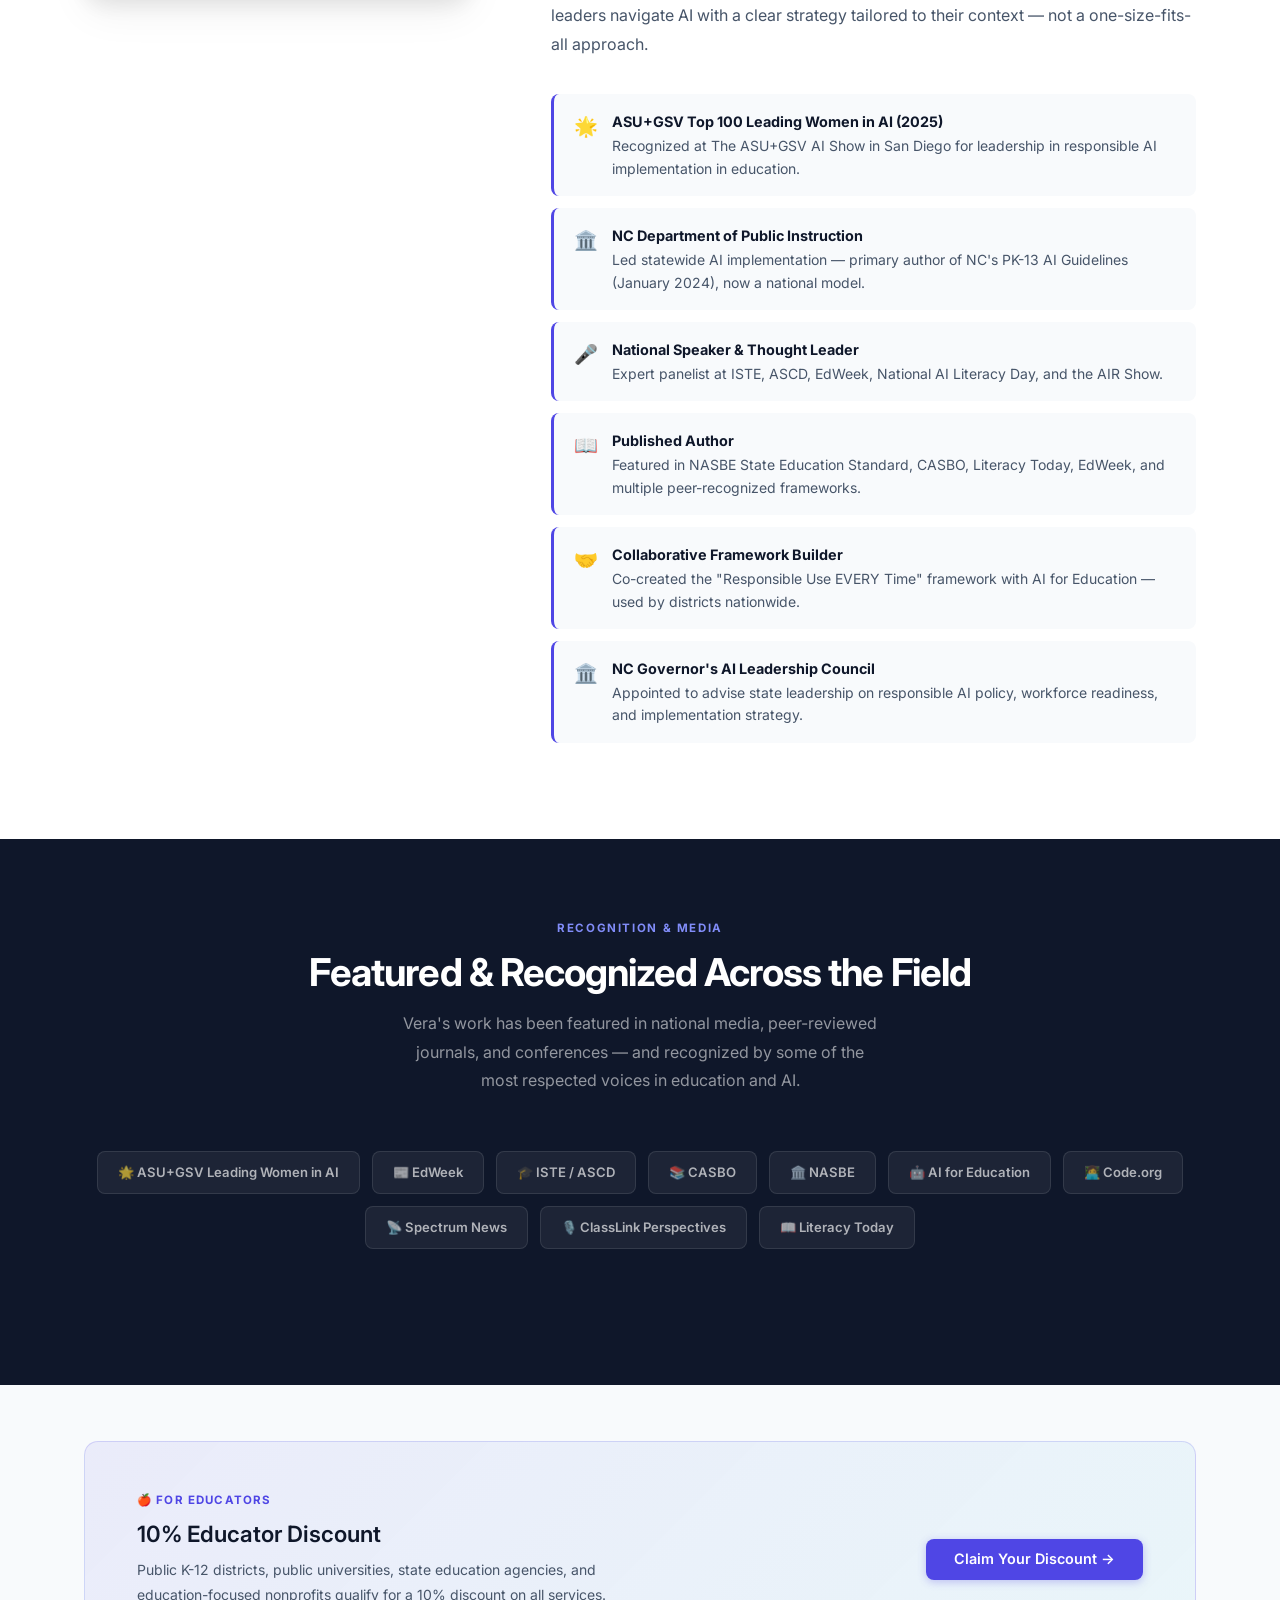
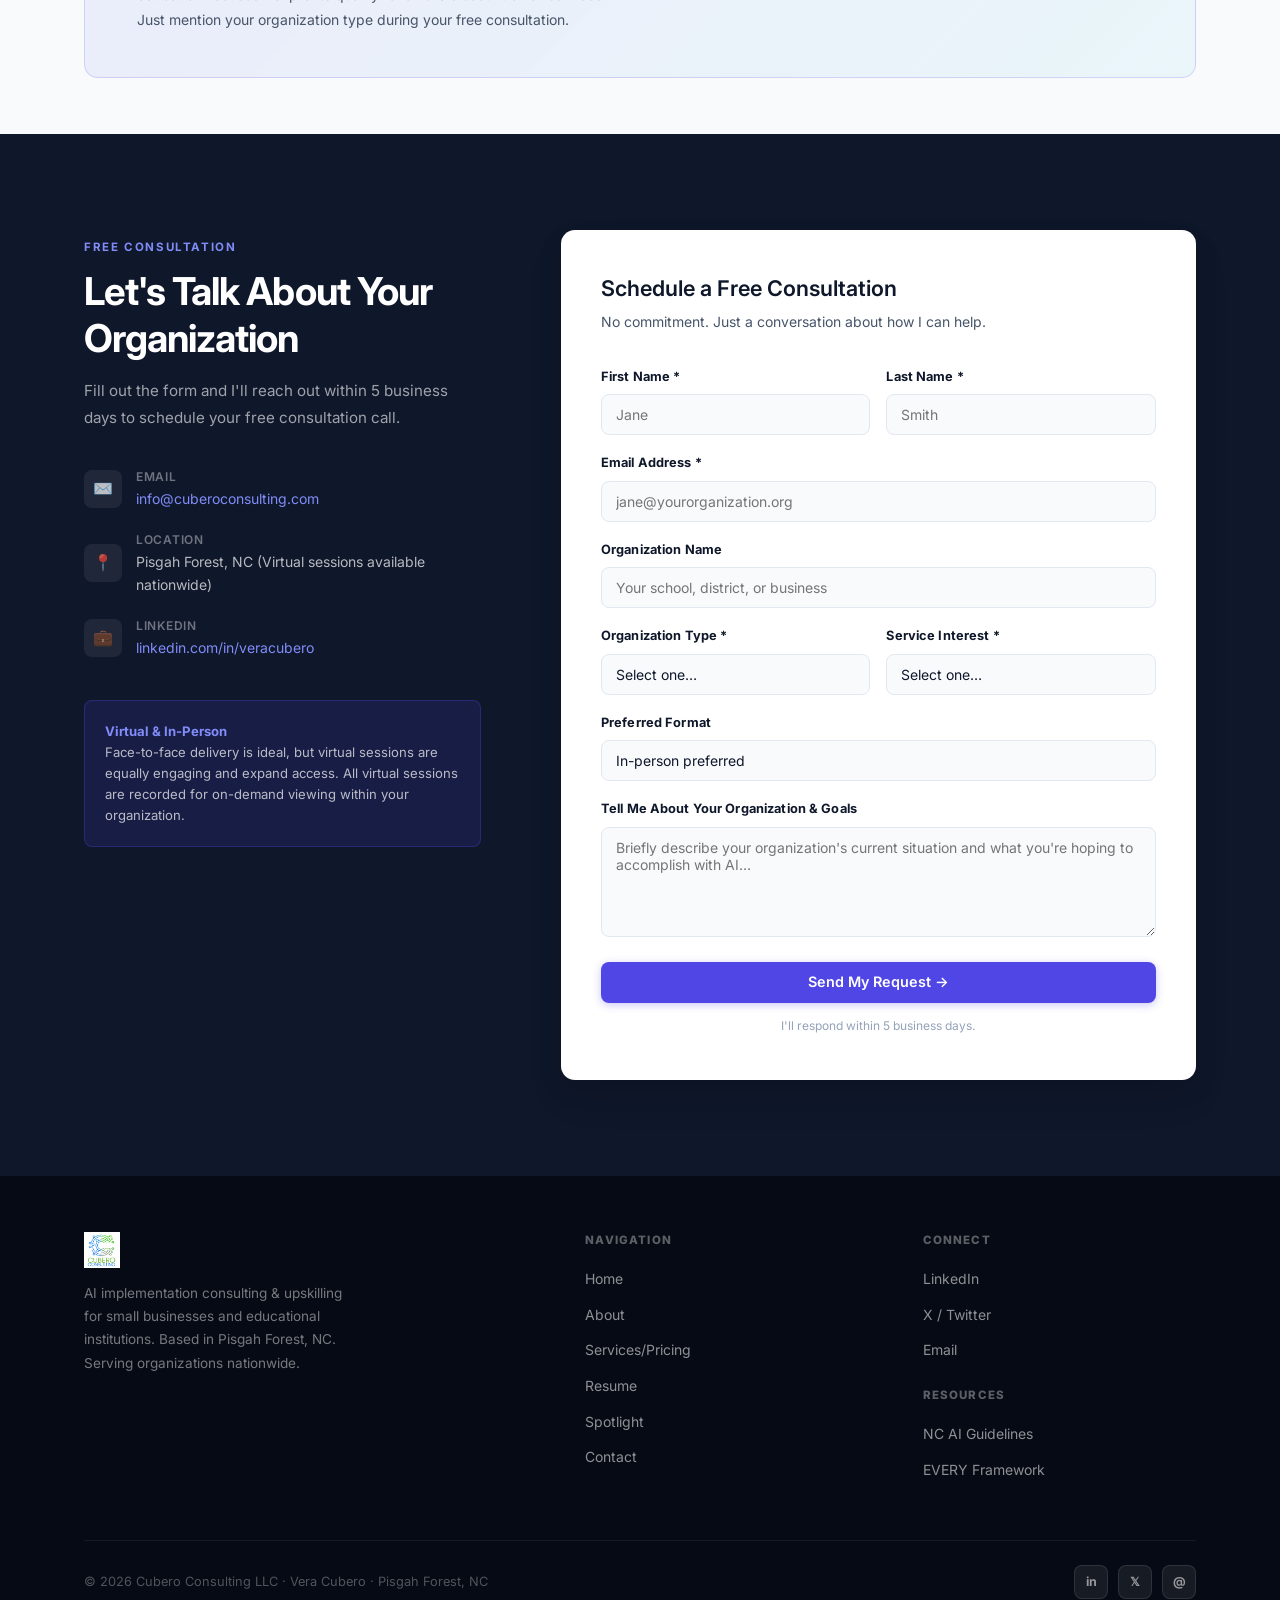
==== commit 023b365f: "New About photo" ====
--- a/index.html
+++ b/index.html
@@ -12,7 +12,7 @@
   <link rel="preconnect" href="https://fonts.googleapis.com" />
   <link rel="preconnect" href="https://fonts.gstatic.com" crossorigin />
   <link href="https://fonts.googleapis.com/css2?family=Inter:wght@400;500;600;700;800;900&display=swap" rel="stylesheet" />
-  <link rel="stylesheet" href="css/styles.css" />
+  <link rel="stylesheet" href="css/styles.css?v=2" />
 </head>
 <body>
 
@@ -100,9 +100,10 @@
       <div class="about-inner">
         <div class="about-photo-wrap">
           <img
-            src="professional-headshot%20(1).png"
-            alt="Vera Cubero"
+            src="images/vera-seated.jpg"
+            alt="Vera Cubero, founder of Cubero Consulting"
             class="about-photo"
+            style="object-position: center 30%;"
             onerror="this.style.display='none'; this.nextElementSibling.style.display='flex';"
           />
           <div class="about-photo-placeholder" style="display:none;">VC</div>
--- a/css/styles.css
+++ b/css/styles.css
@@ -1207,19 +1207,21 @@
   .nav-toggle { display: block; }
   .nav-links {
     display: none;
-    position: fixed;
-    top: 70px; left: 0; right: 0;
-    height: calc(100vh - 70px);
-    height: calc(100dvh - 70px);
-    background: white;
+    position: absolute;
+    top: 100%; left: 0; right: 0;
+    background: #ffffff;
     flex-direction: column;
-    padding: 24px 20px;
+    align-items: stretch;
+    padding: 12px 20px 24px;
     gap: 4px;
     z-index: 199;
     border-top: 1px solid var(--border);
+    box-shadow: 0 12px 24px rgba(15, 23, 42, 0.12);
+    max-height: calc(100vh - 70px);
     overflow-y: auto;
   }
   .nav-links.open { display: flex; }
-  .nav-links a { padding: 13px 16px; font-size: 1rem; }
-  .nav-cta { text-align: center; }
-}
+  .nav-links li { width: 100%; }
+  .nav-links a { display: block; width: 100%; padding: 14px 16px; font-size: 1.05rem; text-align: center; color: var(--text-primary); }
+  .nav-cta { text-align: center; margin-top: 8px; }
+}
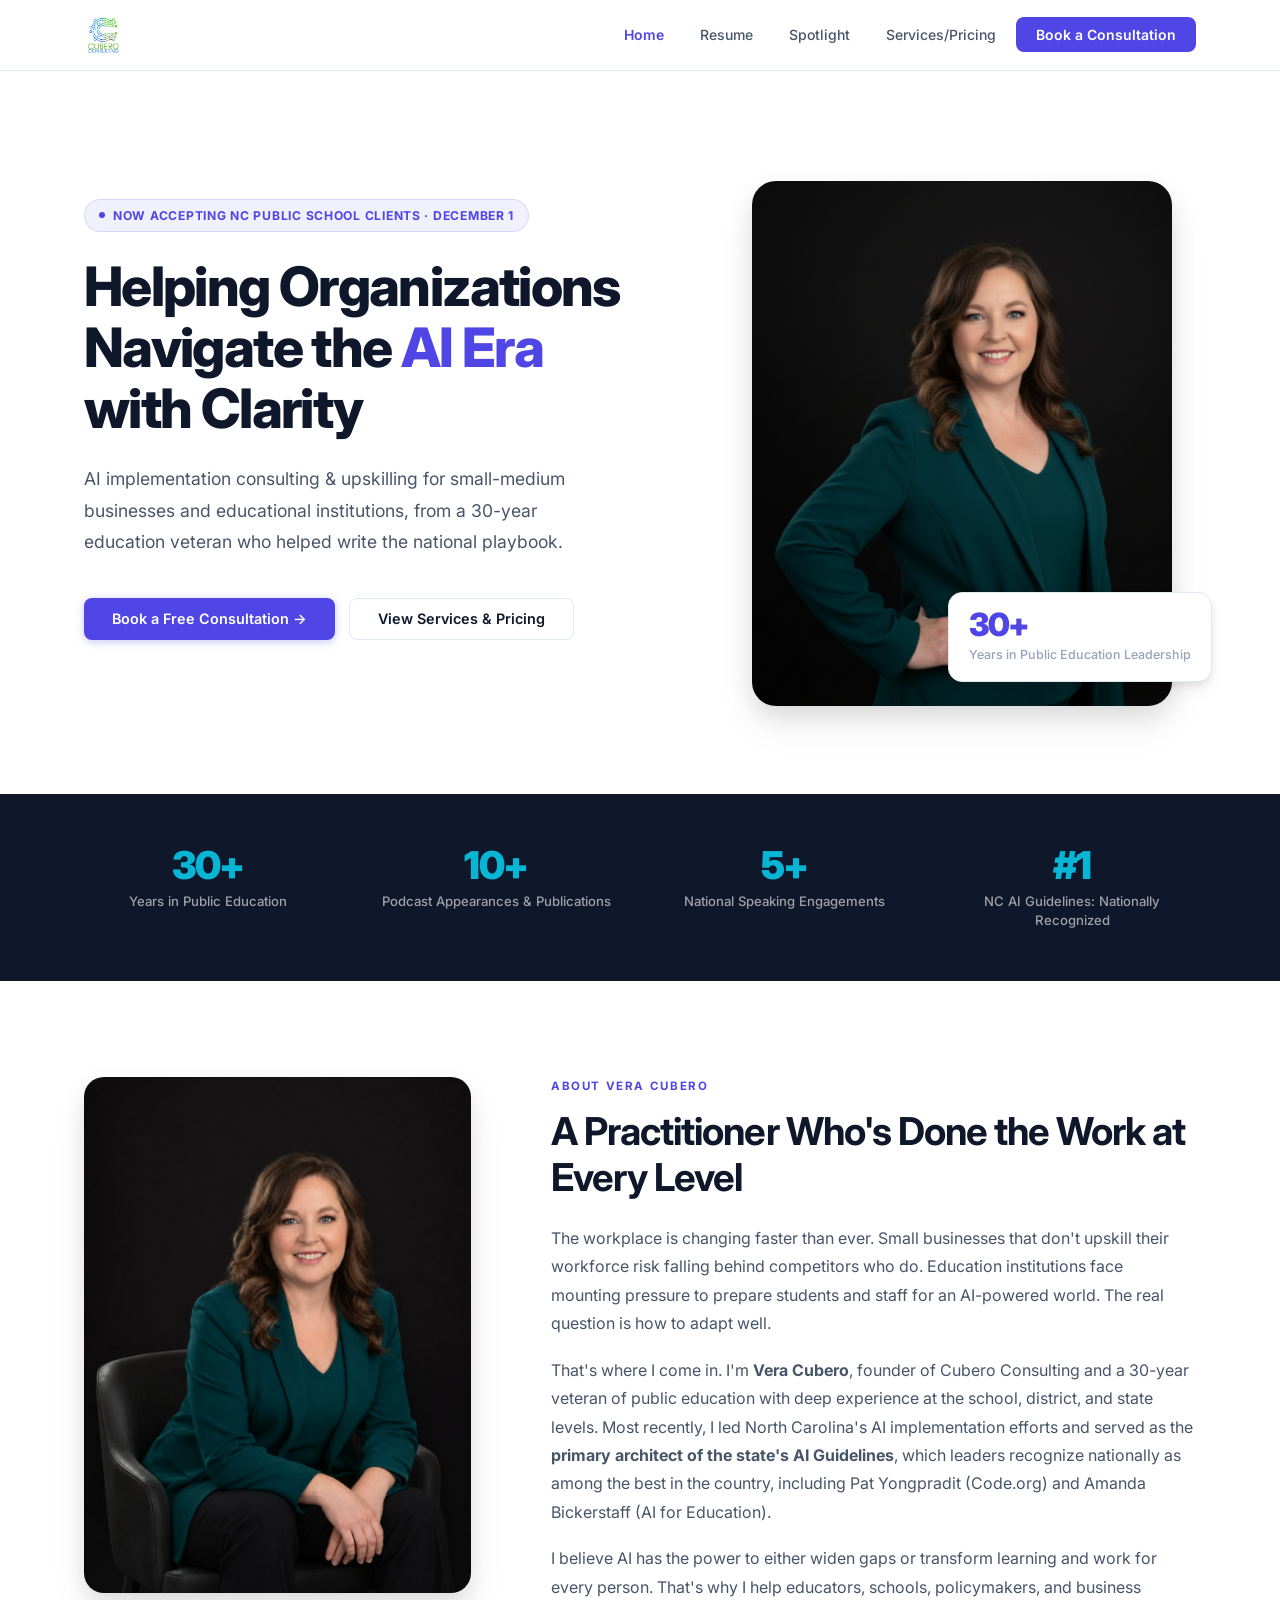
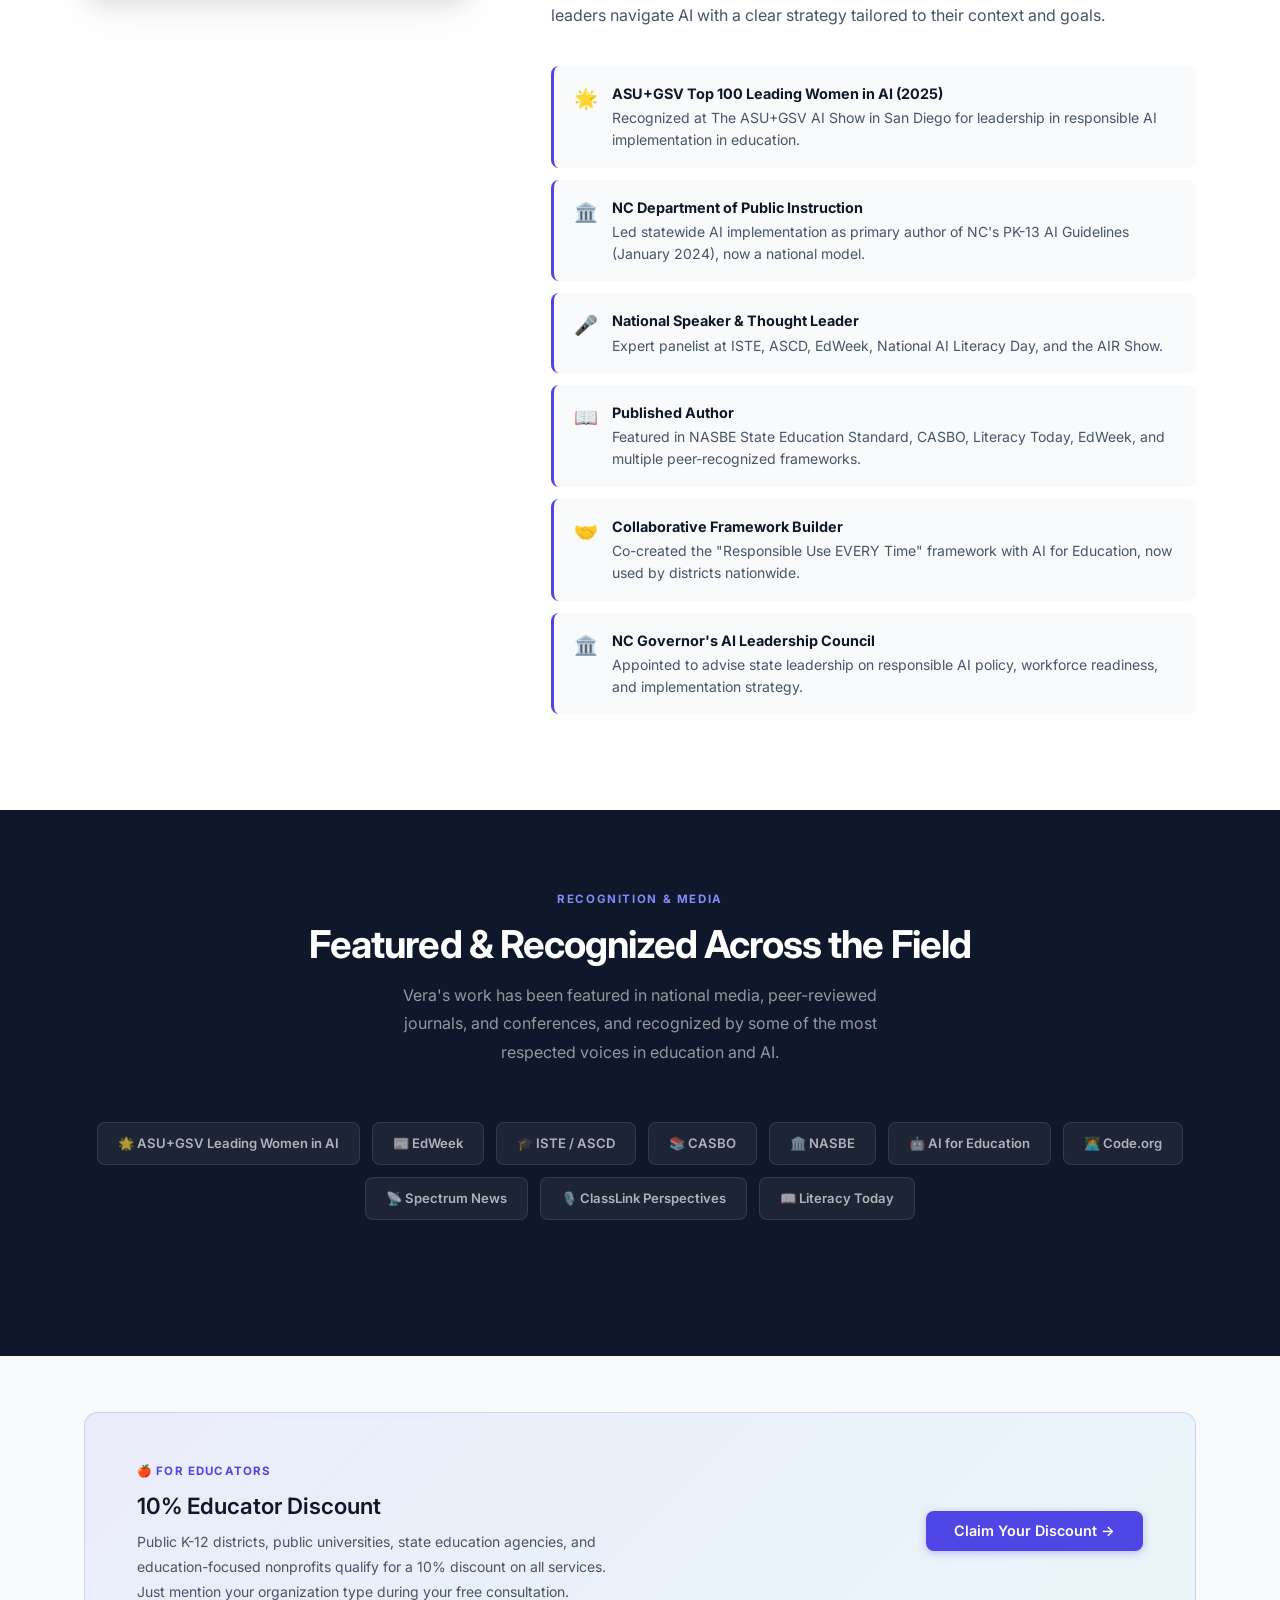
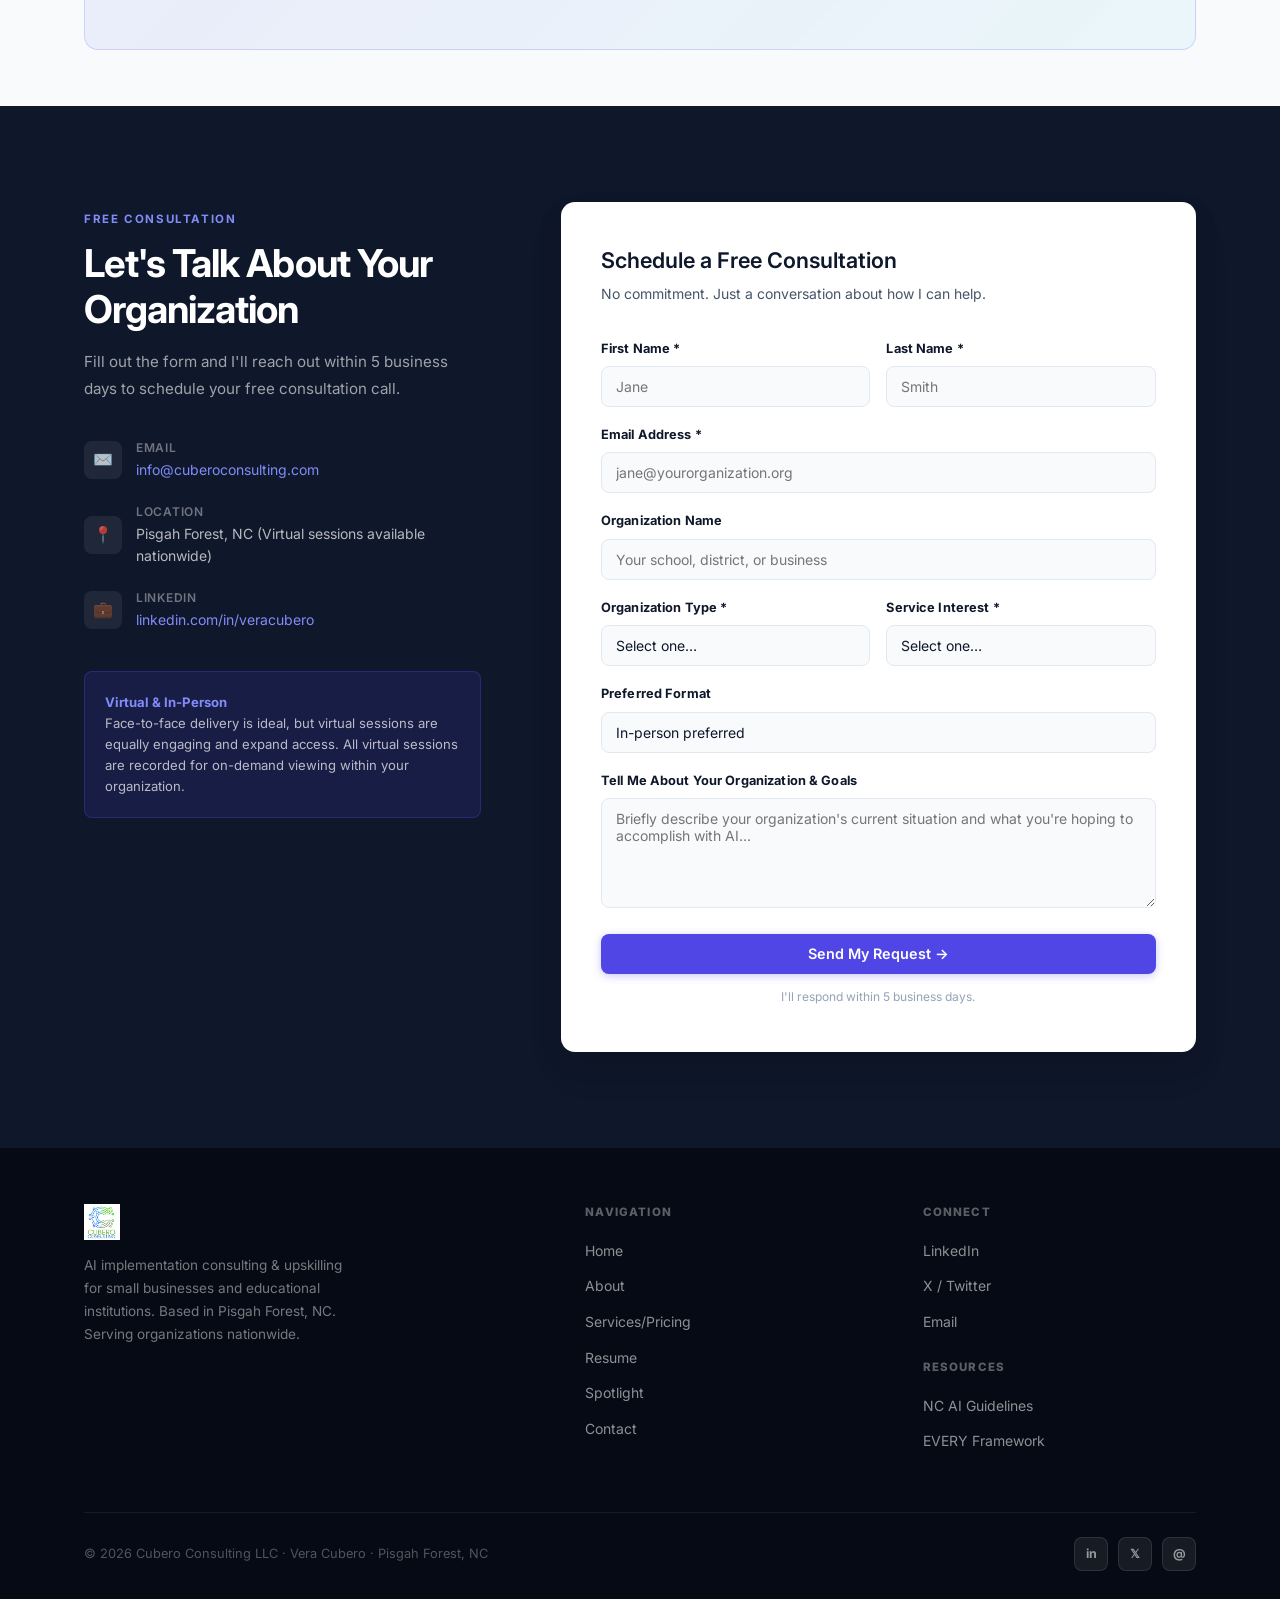
==== commit 8c53b63d: "Remove all em dashes sitewide" ====
--- a/index.html
+++ b/index.html
@@ -3,7 +3,7 @@
 <head>
   <meta charset="UTF-8" />
   <meta name="viewport" content="width=device-width, initial-scale=1.0" />
-  <title>Cubero Consulting — AI Implementation & Upskilling for Organizations</title>
+  <title>Cubero Consulting | AI Implementation & Upskilling for Organizations</title>
   <meta name="description" content="Vera Cubero helps small businesses and education institutions navigate AI with clarity, confidence, and purpose. 30-year education veteran, author of NC's nationally recognized AI Guidelines." />
   <meta property="og:title" content="Cubero Consulting" />
   <meta property="og:description" content="AI Implementation consulting & upskilling for small-medium businesses and educational institutions." />
@@ -45,7 +45,7 @@
             Now Accepting NC Public School Clients · December 1
           </div>
           <h1>Helping Organizations Navigate the <em>AI Era</em> with Clarity</h1>
-          <p class="hero-sub">AI implementation consulting &amp; upskilling for small-medium businesses and educational institutions — from a 30-year education veteran who helped write the national playbook.</p>
+          <p class="hero-sub">AI implementation consulting &amp; upskilling for small-medium businesses and educational institutions, from a 30-year education veteran who helped write the national playbook.</p>
           <div class="hero-actions">
             <a href="#contact" class="btn btn-primary">Book a Free Consultation →</a>
             <a href="pricing.html" class="btn btn-outline">View Services &amp; Pricing</a>
@@ -88,7 +88,7 @@
         </div>
         <div class="stat-item">
           <div class="stat-num">#1</div>
-          <div class="stat-label">NC AI Guidelines — Nationally Recognized</div>
+          <div class="stat-label">NC AI Guidelines: Nationally Recognized</div>
         </div>
       </div>
     </div>
@@ -111,10 +111,10 @@
 
         <div class="about-content">
           <span class="section-label">About Vera Cubero</span>
-          <h2>A Practitioner Who's Done the Work — at Every Level</h2>
-          <p>The workplace is changing faster than ever. Small businesses that don't upskill their workforce risk falling behind competitors who do. Education institutions face mounting pressure to prepare students and staff for an AI-powered world. The question isn't whether to adapt — it's how to do it well.</p>
-          <p>That's where I come in. I'm <strong>Vera Cubero</strong>, founder of Cubero Consulting and a 30-year veteran of public education with deep experience at the school, district, and state levels. Most recently, I led North Carolina's AI implementation efforts and served as the <strong>primary architect of the state's AI Guidelines</strong> — recognized nationally as among the best in the country by leaders like Pat Yongpradit (Code.org) and Amanda Bickerstaff (AI for Education).</p>
-          <p>I believe AI has the power to either widen gaps or transform learning and work for every person. That's why I help educators, schools, policymakers, and business leaders navigate AI with a clear strategy tailored to their context — not a one-size-fits-all approach.</p>
+          <h2>A Practitioner Who's Done the Work at Every Level</h2>
+          <p>The workplace is changing faster than ever. Small businesses that don't upskill their workforce risk falling behind competitors who do. Education institutions face mounting pressure to prepare students and staff for an AI-powered world. The real question is how to adapt well.</p>
+          <p>That's where I come in. I'm <strong>Vera Cubero</strong>, founder of Cubero Consulting and a 30-year veteran of public education with deep experience at the school, district, and state levels. Most recently, I led North Carolina's AI implementation efforts and served as the <strong>primary architect of the state's AI Guidelines</strong>, which leaders recognize nationally as among the best in the country, including Pat Yongpradit (Code.org) and Amanda Bickerstaff (AI for Education).</p>
+          <p>I believe AI has the power to either widen gaps or transform learning and work for every person. That's why I help educators, schools, policymakers, and business leaders navigate AI with a clear strategy tailored to their context and goals.</p>
 
           <div class="about-highlights">
             <div class="highlight">
@@ -128,7 +128,7 @@
               <div class="highlight-icon">🏛️</div>
               <div class="highlight-body">
                 <strong>NC Department of Public Instruction</strong>
-                Led statewide AI implementation — primary author of NC's PK-13 AI Guidelines (January 2024), now a national model.
+                Led statewide AI implementation as primary author of NC's PK-13 AI Guidelines (January 2024), now a national model.
               </div>
             </div>
             <div class="highlight">
@@ -149,7 +149,7 @@
               <div class="highlight-icon">🤝</div>
               <div class="highlight-body">
                 <strong>Collaborative Framework Builder</strong>
-                Co-created the "Responsible Use EVERY Time" framework with AI for Education — used by districts nationwide.
+                Co-created the "Responsible Use EVERY Time" framework with AI for Education, now used by districts nationwide.
               </div>
             </div>
             <div class="highlight">
@@ -171,7 +171,7 @@
       <div class="recognition-header">
         <span class="section-label" style="color: var(--accent-light);">Recognition &amp; Media</span>
         <h2>Featured &amp; Recognized Across the Field</h2>
-        <p>Vera's work has been featured in national media, peer-reviewed journals, and conferences — and recognized by some of the most respected voices in education and AI.</p>
+        <p>Vera's work has been featured in national media, peer-reviewed journals, and conferences, and recognized by some of the most respected voices in education and AI.</p>
       </div>
 
       <div class="recognition-logos">
@@ -299,7 +299,7 @@
                   <option value="full_day">Full Day Engagement</option>
                   <option value="guidelines">AI Guidelines Development</option>
                   <option value="multi_day">Multi-Day Partnership</option>
-                  <option value="unsure">Not sure — let's talk</option>
+                  <option value="unsure">Not sure, let's talk</option>
                 </select>
               </div>
             </div>
--- a/css/styles.css
+++ b/css/styles.css
@@ -1,5 +1,5 @@
 /* ============================================================
-   CUBERO CONSULTING — Shared Stylesheet
+   CUBERO CONSULTING: Shared Stylesheet
    Modern Minimalist Design System
    ============================================================ */
 
@@ -850,7 +850,7 @@
 }
 
 /* ============================================================
-   RESUME PAGE — TIMELINE
+   RESUME PAGE: TIMELINE
    ============================================================ */
 .resume-grid {
   display: grid;
